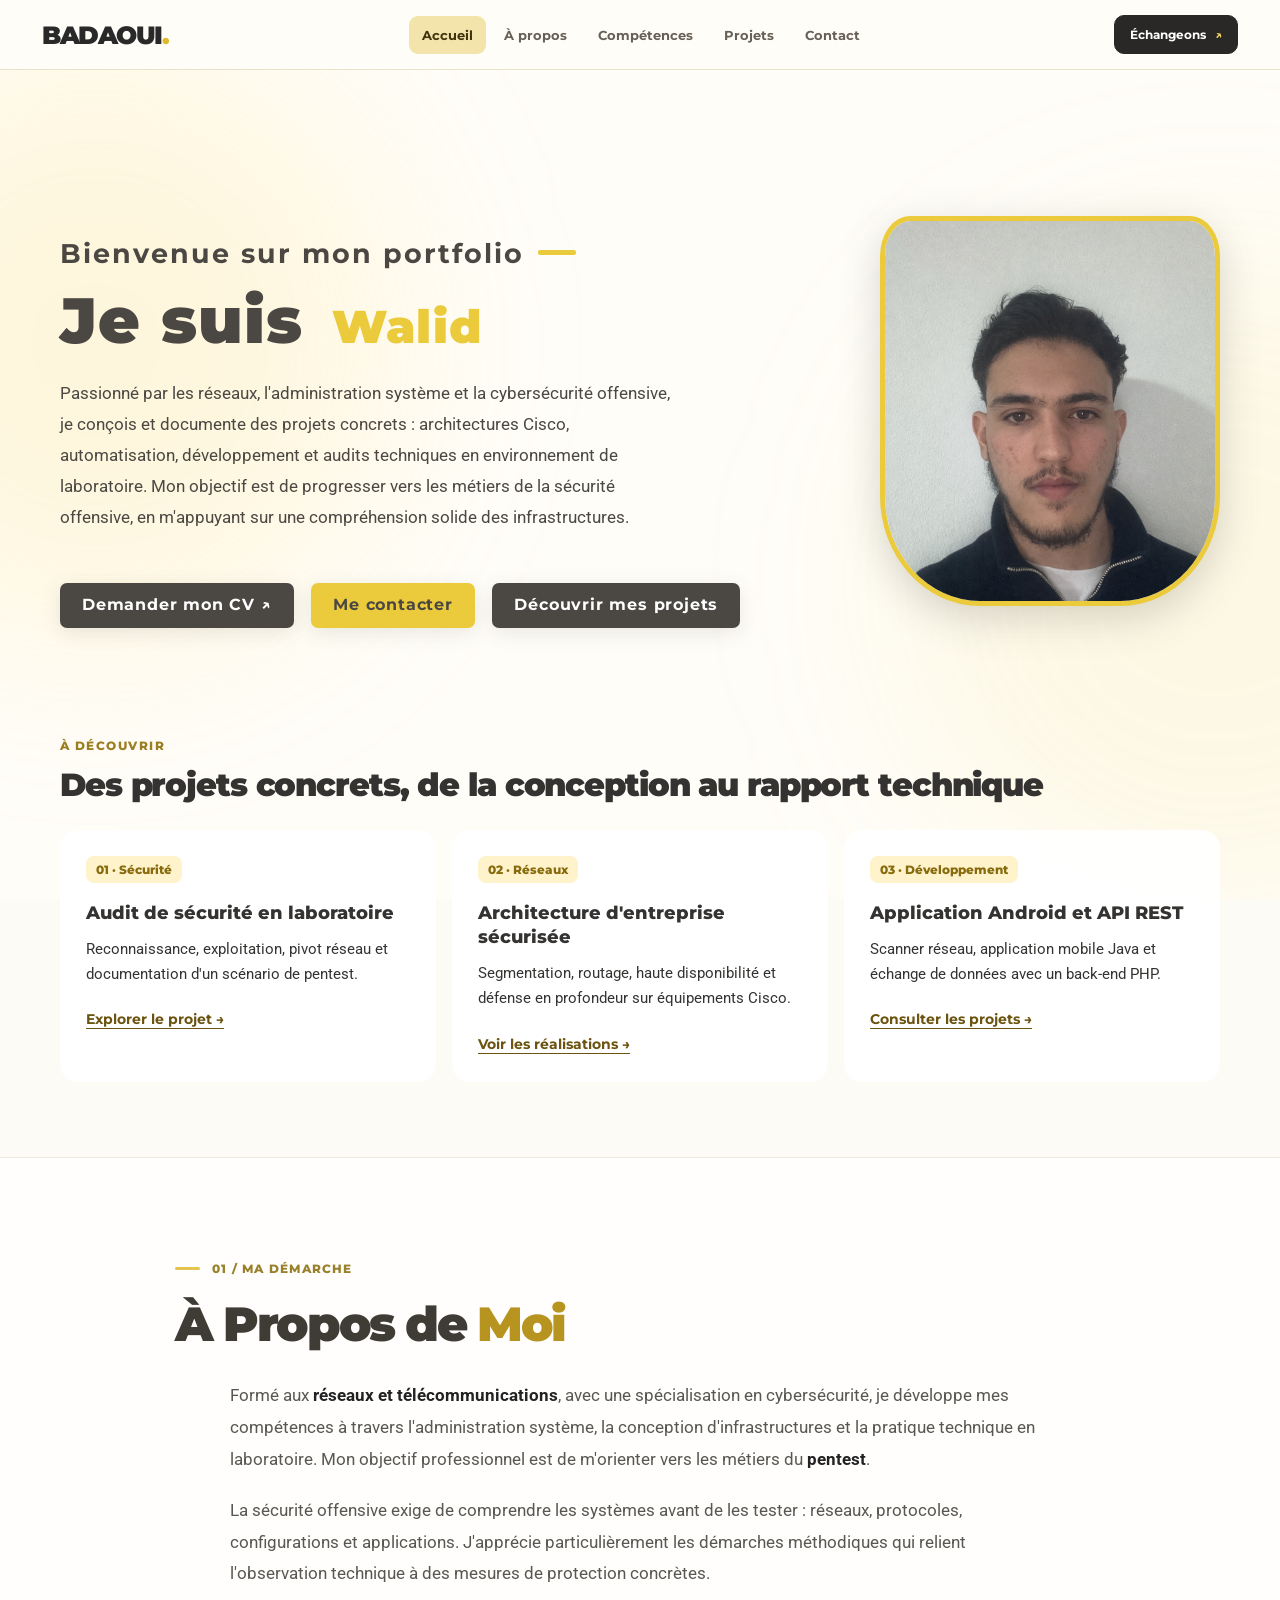
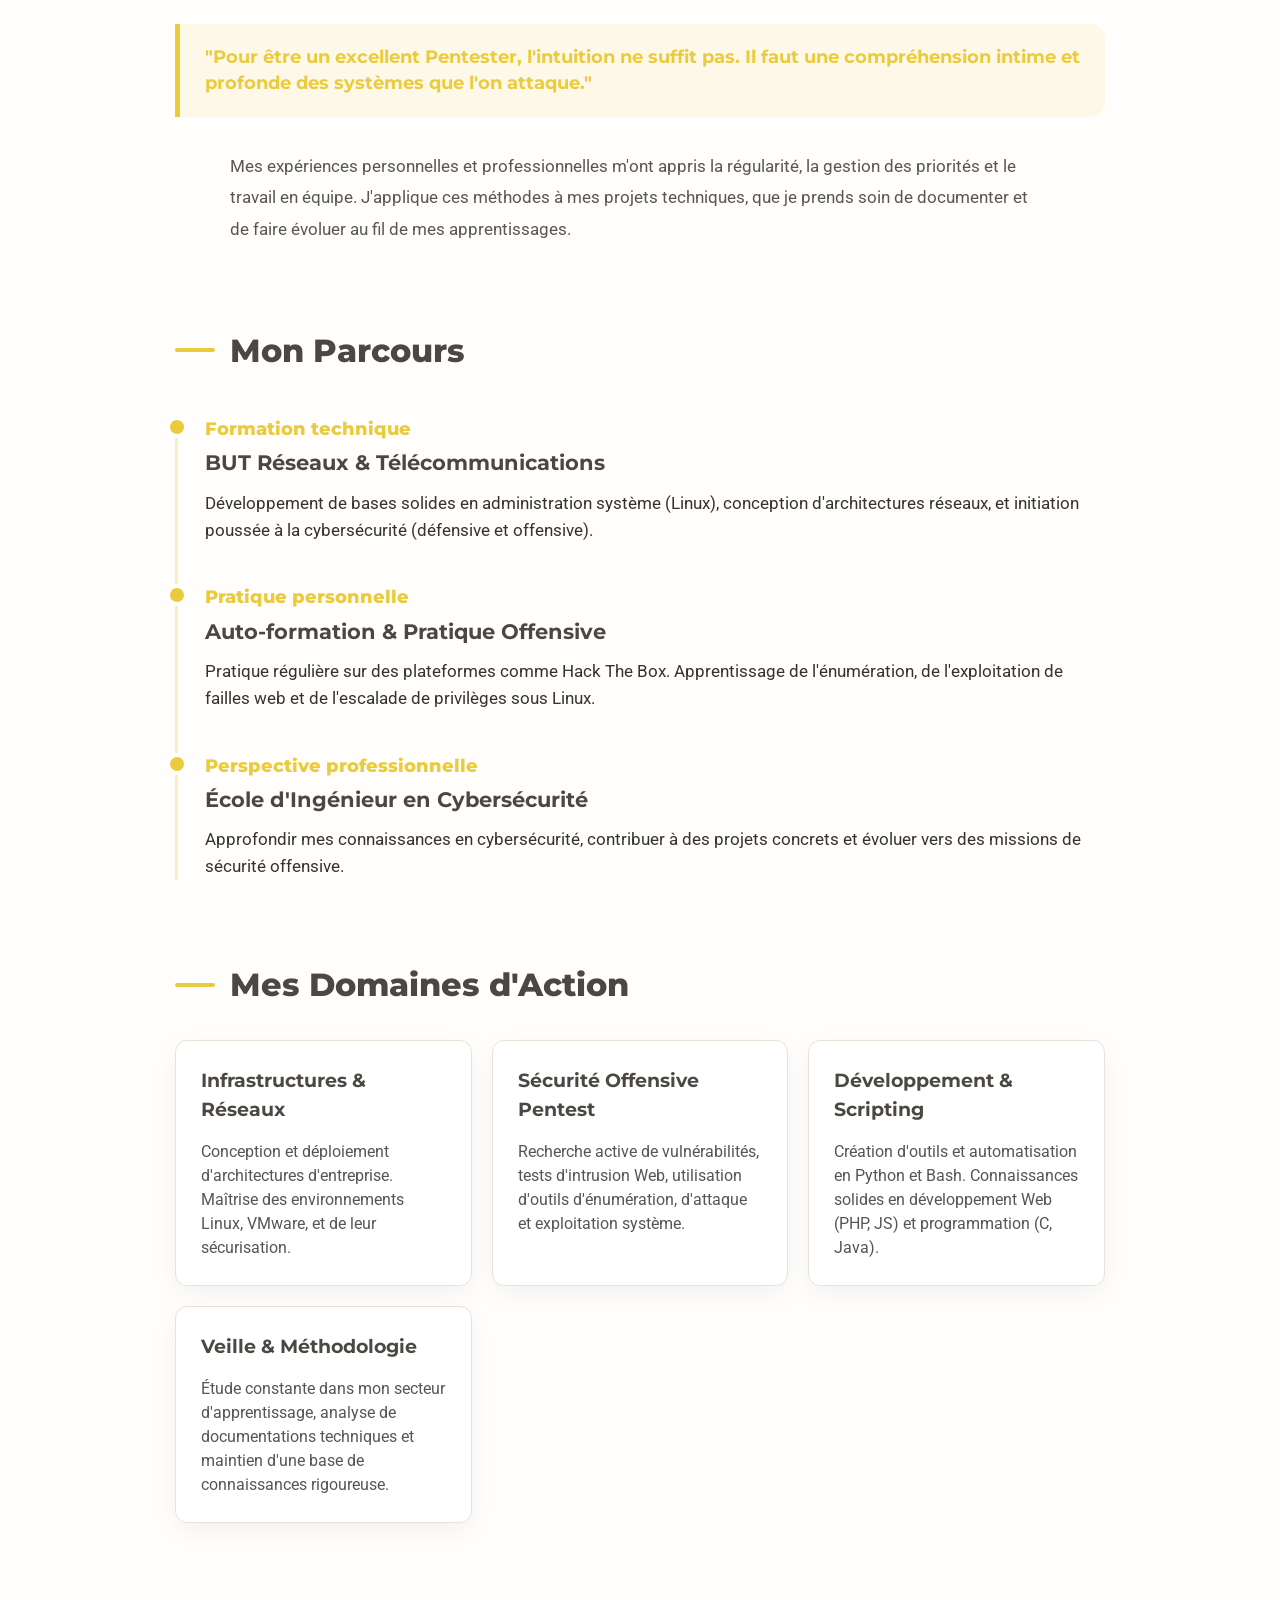
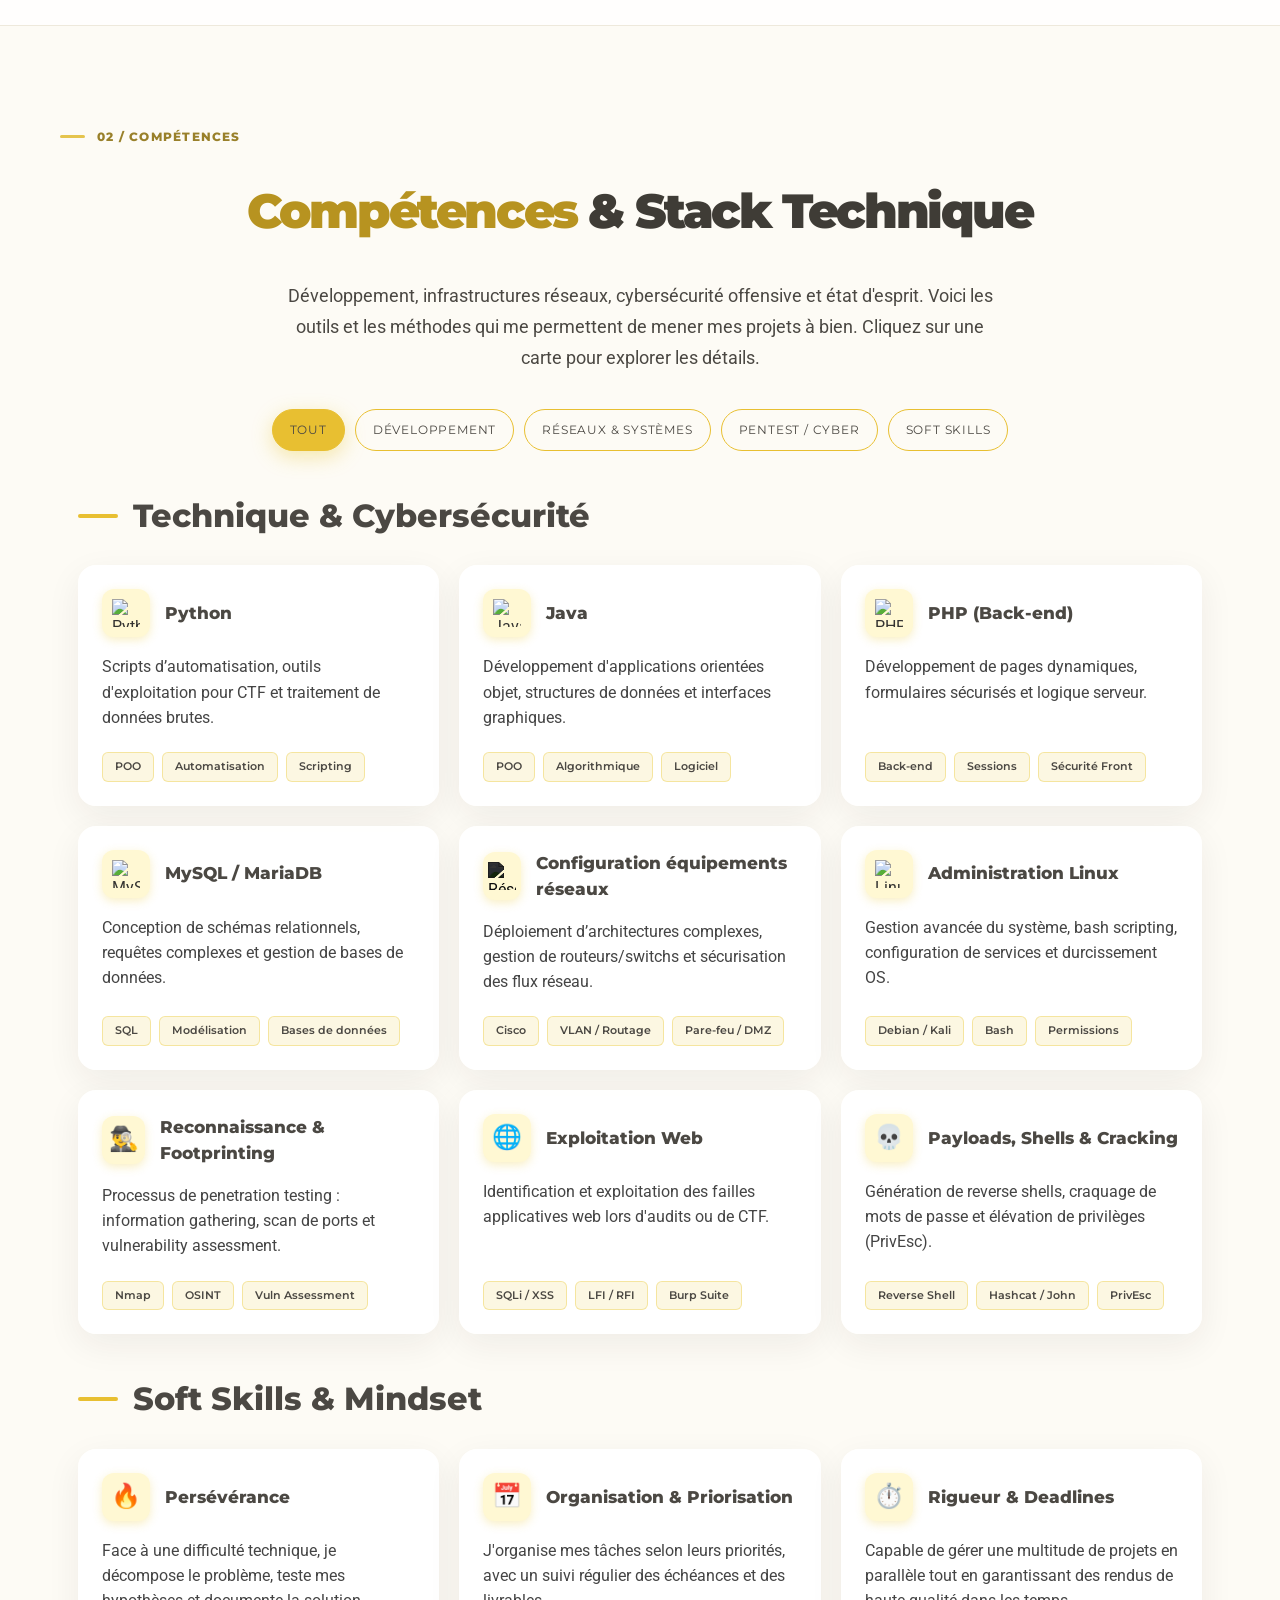
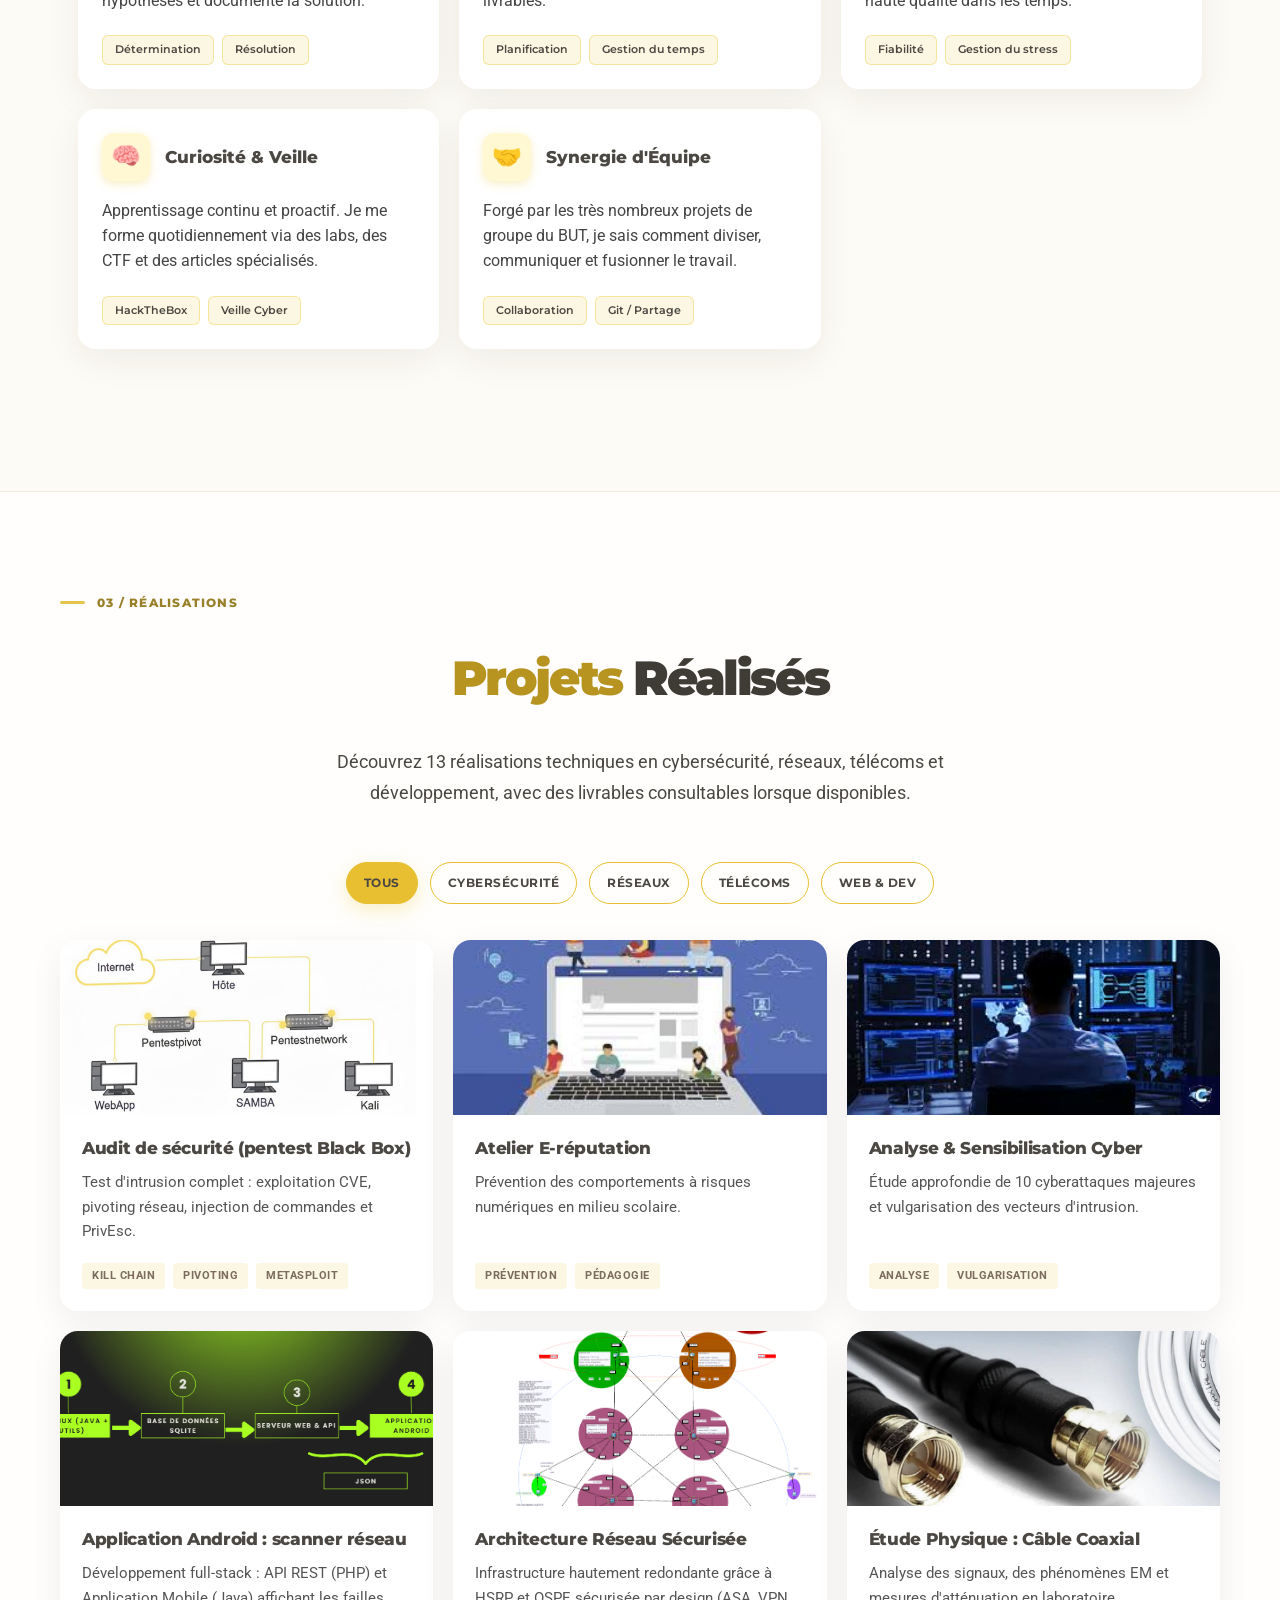
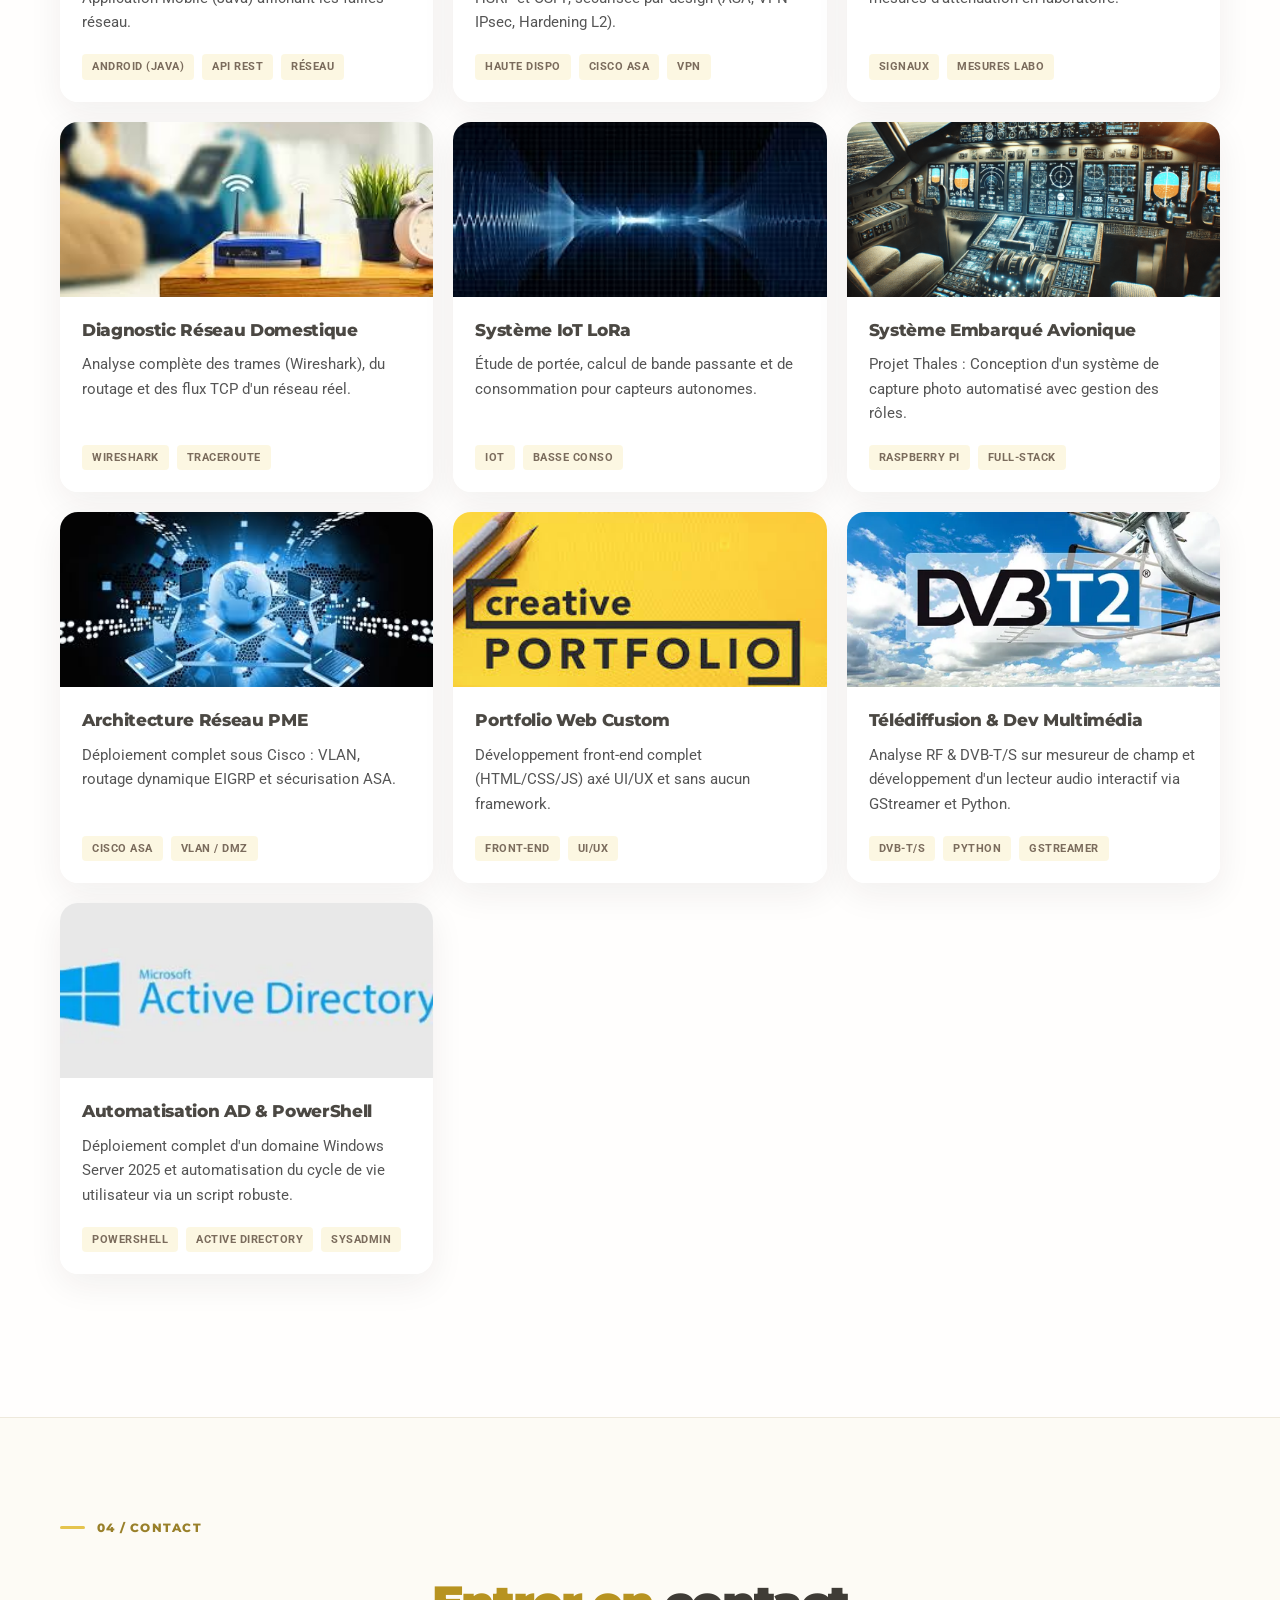
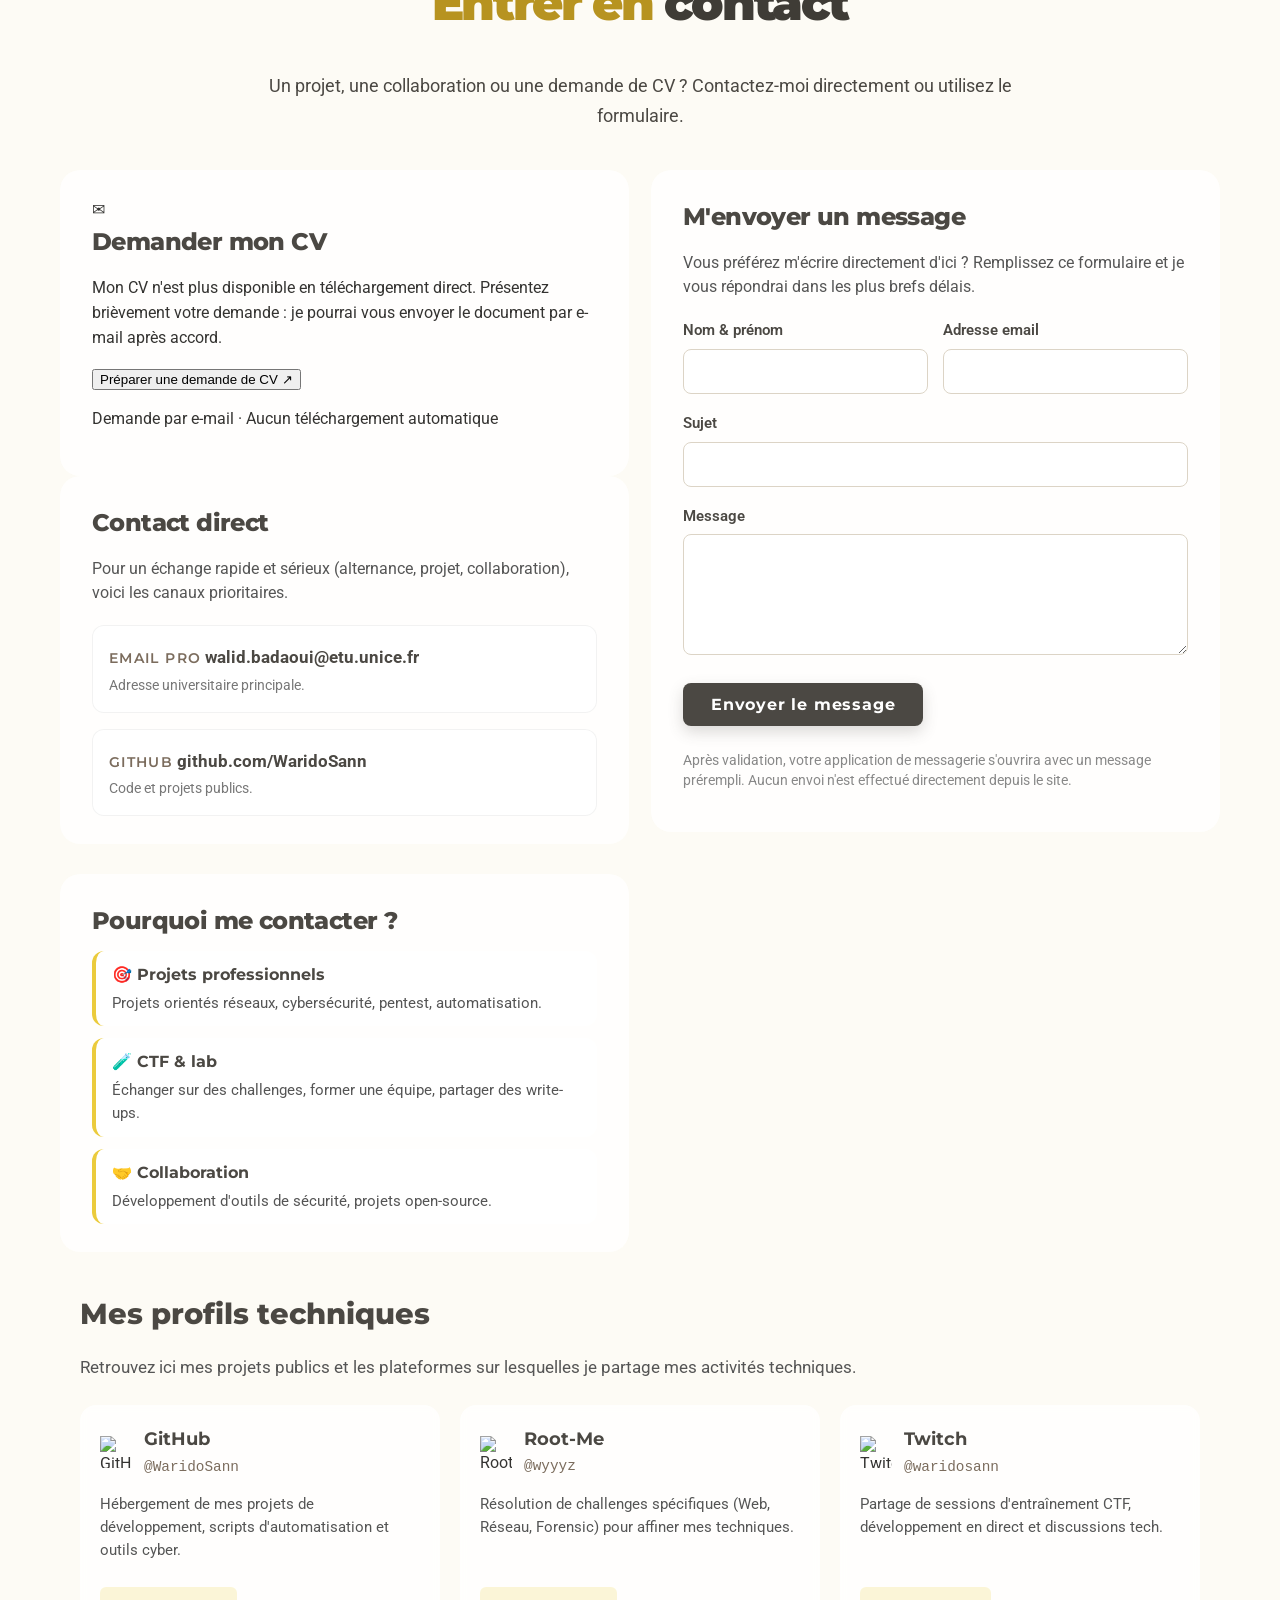
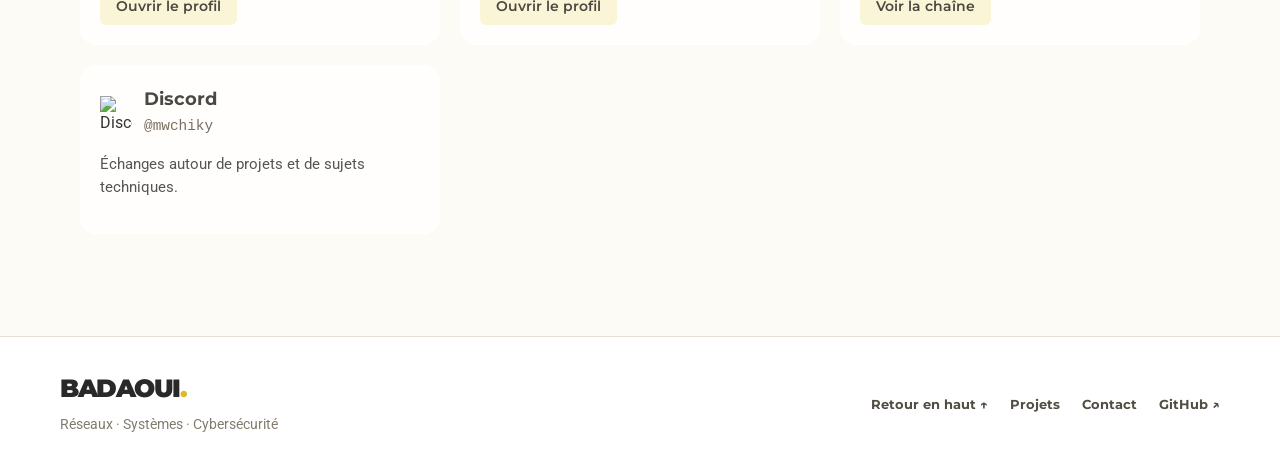
==== index.html @ 1c482825 "feat: remplacer téléchargement du CV par une demande et retirer les exemples du formulaire" ====
<!DOCTYPE html><html lang="fr"><head><meta charset="UTF-8"><meta name="viewport" content="width=device-width,initial-scale=1"><meta name="description" content="Portfolio de Walid Badaoui : réseaux, administration systèmes, cybersécurité, projets techniques et contact."><meta name="theme-color" content="#fdfbf5"><title>Walid Badaoui — Portfolio technique</title><link rel="preconnect" href="https://fonts.googleapis.com"><link rel="preconnect" href="https://fonts.gstatic.com" crossorigin><link href="https://fonts.googleapis.com/css2?family=Montserrat:wght@500;600;700;800;900&family=Roboto:wght@400;500;600;700&display=swap" rel="stylesheet"><link rel="stylesheet" href="onepage.css"><script src="onepage.js" defer></script></head><body><a class="skip-link" href="#accueil">Aller au contenu</a>
<div class="ambient-glow" aria-hidden="true"><span></span><span></span></div>
<header class="site-header" id="top">
  <div class="site-header-inner">
    <a class="brand" href="#accueil" aria-label="Accueil — Portfolio Badaoui">BADAOUI<span>.</span></a>
    <button class="menu-toggle" type="button" aria-expanded="false" aria-controls="site-nav" aria-label="Ouvrir le menu"><span></span><span></span><span></span></button>
    <nav class="site-nav" id="site-nav" aria-label="Navigation principale">
       <a href="#accueil" class="active" aria-current="page">Accueil</a>
       <a href="#apropos">À propos</a>
       <a href="#competences">Compétences</a>
       <a href="#projets">Projets</a>
       <a href="#contact">Contact</a>
    </nav>
    <a class="header-cta" href="mailto:walid.badaoui@etu.unice.fr">Échangeons <span aria-hidden="true">↗</span></a>
  </div>
</header><main id="main-content"><section id="accueil" class="onepage-section onepage-section--accueil" aria-label="Accueil">
<div class="section-shell">

        <section class="hero" aria-labelledby="titre-accueil">
            <div class="intro">
                <p class="salut" id="titre-accueil">Bienvenue sur mon portfolio<span class="salut-underscore"></span></p>

                <h1>
                    <span class="je-suis">Je suis</span>
                    <span class="prenom">Walid</span>
                </h1>

                <p class="desc">
                    Passionné par les réseaux, l'administration système et la cybersécurité offensive, je conçois et documente des projets concrets : architectures Cisco, automatisation, développement et audits techniques en environnement de laboratoire. Mon objectif est de progresser vers les métiers de la sécurité offensive, en m'appuyant sur une compréhension solide des infrastructures.
                </p>

                <nav class="cta" aria-label="Appels à l'action">
                    <a class="btn" href="#contact" id="request-cv-trigger">Demander mon CV ↗</a>
                    <a class="btn alt" href="#contact">Me contacter</a>
                    <a class="btn" href="#projets">Découvrir mes projets</a>
                </nav>
            </div>

            <div class="photo-hero">
                <img src="img/photo.JPG" alt="Photo professionnelle de Walid Badaoui" />
            </div>
        </section>
    
<section class="portfolio-home-highlights" aria-labelledby="portfolio-realisations"><div class="portfolio-section-kicker">À découvrir</div><h2 id="portfolio-realisations">Des projets concrets, de la conception au rapport technique</h2><div class="portfolio-highlight-grid"><article class="portfolio-highlight-card"><span class="portfolio-card-number">01 · Sécurité</span><h3>Audit de sécurité en laboratoire</h3><p>Reconnaissance, exploitation, pivot réseau et documentation d'un scénario de pentest.</p><a href="#projets">Explorer le projet →</a></article><article class="portfolio-highlight-card"><span class="portfolio-card-number">02 · Réseaux</span><h3>Architecture d'entreprise sécurisée</h3><p>Segmentation, routage, haute disponibilité et défense en profondeur sur équipements Cisco.</p><a href="#projets">Voir les réalisations →</a></article><article class="portfolio-highlight-card"><span class="portfolio-card-number">03 · Développement</span><h3>Application Android et API REST</h3><p>Scanner réseau, application mobile Java et échange de données avec un back-end PHP.</p><a href="#projets">Consulter les projets →</a></article></div></section>
</div>
</section>

<section id="apropos" class="onepage-section onepage-section--apropos" aria-label="À propos">
<div class="section-shell"><div class="section-kicker"><span class="kicker-line"></span>01 / Ma démarche</div>

        <h2 class="page-title">À Propos de <span>Moi</span></h2>

        <p class="editorial-text">
            Formé aux <strong>réseaux et télécommunications</strong>, avec une spécialisation en cybersécurité, je développe mes compétences à travers l'administration système, la conception d'infrastructures et la pratique technique en laboratoire. Mon objectif professionnel est de m'orienter vers les métiers du <strong>pentest</strong>.
        </p>
        <p class="editorial-text">
            La sécurité offensive exige de comprendre les systèmes avant de les tester : réseaux, protocoles, configurations et applications. J'apprécie particulièrement les démarches méthodiques qui relient l'observation technique à des mesures de protection concrètes.
        </p>

        <div class="highlight-quote">
            "Pour être un excellent Pentester, l'intuition ne suffit pas. Il faut une compréhension intime et profonde des systèmes que l'on attaque."
        </div>

        <p class="editorial-text">
            Mes expériences personnelles et professionnelles m'ont appris la régularité, la gestion des priorités et le travail en équipe. J'applique ces méthodes à mes projets techniques, que je prends soin de documenter et de faire évoluer au fil de mes apprentissages.
        </p>

        <h2 class="section-title">Mon Parcours</h2>
        <div class="timeline">
            <div class="timeline-item">
                <div class="timeline-date">Formation technique</div>
                <div class="timeline-content">
                    <h3>BUT Réseaux & Télécommunications</h3>
                    <p>Développement de bases solides en administration système (Linux), conception d'architectures réseaux, et initiation poussée à la cybersécurité (défensive et offensive).</p>
                </div>
            </div>
            <div class="timeline-item">
                <div class="timeline-date">Pratique personnelle</div>
                <div class="timeline-content">
                    <h3>Auto-formation & Pratique Offensive</h3>
                    <p>Pratique régulière sur des plateformes comme Hack The Box. Apprentissage de l'énumération, de l'exploitation de failles web et de l'escalade de privilèges sous Linux.</p>
                </div>
            </div>
            <div class="timeline-item">
                <div class="timeline-date">Perspective professionnelle</div>
                <div class="timeline-content">
                    <h3>École d'Ingénieur en Cybersécurité</h3>
                    <p>Approfondir mes connaissances en cybersécurité, contribuer à des projets concrets et évoluer vers des missions de sécurité offensive.</p>
                </div>
            </div>
        </div>

        <h2 class="section-title">Mes Domaines d'Action</h2>
        <div class="skills-grid">
            <div class="skill-box">
                <h3>Infrastructures & Réseaux</h3>
                <p>Conception et déploiement d'architectures d'entreprise. Maîtrise des environnements Linux, VMware, et de leur sécurisation.</p>
            </div>
            <div class="skill-box">
                <h3>Sécurité Offensive Pentest</h3>
                <p>Recherche active de vulnérabilités, tests d'intrusion Web, utilisation d'outils d'énumération, d'attaque et exploitation système.</p>
            </div>
            <div class="skill-box">
                <h3>Développement & Scripting</h3>
                <p>Création d'outils et automatisation en Python et Bash. Connaissances solides en développement Web (PHP, JS) et programmation (C, Java).</p>
            </div>
            <div class="skill-box">
                <h3>Veille & Méthodologie</h3>
                <p>Étude constante dans mon secteur d'apprentissage, analyse de documentations techniques et maintien d'une base de connaissances rigoureuse.</p>
            </div>
        </div>

    
</div>
</section>

<section id="competences" class="onepage-section onepage-section--competences" aria-label="Compétences">
<div class="section-shell"><div class="section-kicker"><span class="kicker-line"></span>02 / Compétences</div>


  <section class="skills-hero">
    <h2><span>Compétences</span> & Stack Technique</h2>
    <p>
      Développement, infrastructures réseaux, cybersécurité offensive et état d'esprit. 
      Voici les outils et les méthodes qui me permettent de mener mes projets à bien.
      Cliquez sur une carte pour explorer les détails.
    </p>
  </section>

  <section class="skills-filters" aria-label="Filtres compétences">
    <button class="skill-filter-btn active" data-filter="all">Tout</button>
    <button class="skill-filter-btn" data-filter="dev">Développement</button>
    <button class="skill-filter-btn" data-filter="reseau">Réseaux & Systèmes</button>
    <button class="skill-filter-btn" data-filter="pentest">Pentest / Cyber</button>
    <button class="skill-filter-btn" data-filter="soft">Soft skills</button>
  </section>

  <section class="skills-section">
    <h2 class="skills-section-title">Technique & Cybersécurité</h2>

    <div class="skills-grid" id="skillsGrid">

      <article class="skill-card" data-id="python" data-category="dev pentest" tabindex="0" role="button">
        <div class="skill-card-header">
          <div class="skill-icon-wrap"><img src="https://cdn.jsdelivr.net/gh/devicons/devicon/icons/python/python-original.svg" class="skill-icon" alt="Python"></div>
          <h3 class="skill-title">Python</h3>
        </div>
        <p class="skill-short">Scripts d’automatisation, outils d'exploitation pour CTF et traitement de données brutes.</p>
        <div class="skill-tags"><span class="tag">POO</span><span class="tag">Automatisation</span><span class="tag">Scripting</span></div>
      </article>

      <article class="skill-card" data-id="java" data-category="dev" tabindex="0" role="button">
        <div class="skill-card-header">
          <div class="skill-icon-wrap"><img src="https://cdn.jsdelivr.net/gh/devicons/devicon/icons/java/java-original.svg" class="skill-icon" alt="Java"></div>
          <h3 class="skill-title">Java</h3>
        </div>
        <p class="skill-short">Développement d'applications orientées objet, structures de données et interfaces graphiques.</p>
        <div class="skill-tags"><span class="tag">POO</span><span class="tag">Algorithmique</span><span class="tag">Logiciel</span></div>
      </article>

      <article class="skill-card" data-id="php" data-category="dev" tabindex="0" role="button">
        <div class="skill-card-header">
          <div class="skill-icon-wrap"><img src="https://cdn.jsdelivr.net/gh/devicons/devicon/icons/php/php-original.svg" class="skill-icon" alt="PHP"></div>
          <h3 class="skill-title">PHP (Back-end)</h3>
        </div>
        <p class="skill-short">Développement de pages dynamiques, formulaires sécurisés et logique serveur.</p>
        <div class="skill-tags"><span class="tag">Back-end</span><span class="tag">Sessions</span><span class="tag">Sécurité Front</span></div>
      </article>

      <article class="skill-card" data-id="mysql" data-category="dev" tabindex="0" role="button">
        <div class="skill-card-header">
          <div class="skill-icon-wrap"><img src="https://cdn.jsdelivr.net/gh/devicons/devicon/icons/mysql/mysql-original.svg" class="skill-icon" alt="MySQL"></div>
          <h3 class="skill-title">MySQL / MariaDB</h3>
        </div>
        <p class="skill-short">Conception de schémas relationnels, requêtes complexes et gestion de bases de données.</p>
        <div class="skill-tags"><span class="tag">SQL</span><span class="tag">Modélisation</span><span class="tag">Bases de données</span></div>
      </article>

      <article class="skill-card" data-id="reseaux" data-category="reseau" tabindex="0" role="button">
        <div class="skill-card-header">
          <div class="skill-icon-wrap"><img src="https://cdn.jsdelivr.net/gh/devicons/devicon/icons/networkx/networkx-original.svg" class="skill-icon" alt="Réseaux" style="filter: brightness(0.2);"></div>
          <h3 class="skill-title">Configuration équipements réseaux</h3>
        </div>
        <p class="skill-short">Déploiement d’architectures complexes, gestion de routeurs/switchs et sécurisation des flux réseau.</p>
        <div class="skill-tags"><span class="tag">Cisco</span><span class="tag">VLAN / Routage</span><span class="tag">Pare-feu / DMZ</span></div>
      </article>

      <article class="skill-card" data-id="linux" data-category="reseau pentest" tabindex="0" role="button">
        <div class="skill-card-header">
          <div class="skill-icon-wrap"><img src="https://cdn.jsdelivr.net/gh/devicons/devicon/icons/linux/linux-original.svg" class="skill-icon" alt="Linux"></div>
          <h3 class="skill-title">Administration Linux</h3>
        </div>
        <p class="skill-short">Gestion avancée du système, bash scripting, configuration de services et durcissement OS.</p>
        <div class="skill-tags"><span class="tag">Debian / Kali</span><span class="tag">Bash</span><span class="tag">Permissions</span></div>
      </article>

      <article class="skill-card" data-id="recon" data-category="pentest" tabindex="0" role="button">
        <div class="skill-card-header">
          <div class="skill-icon-wrap pentest-icon">🕵️‍♂️</div>
          <h3 class="skill-title">Reconnaissance & Footprinting</h3>
        </div>
        <p class="skill-short">Processus de penetration testing : information gathering, scan de ports et vulnerability assessment.</p>
        <div class="skill-tags"><span class="tag">Nmap</span><span class="tag">OSINT</span><span class="tag">Vuln Assessment</span></div>
      </article>

      <article class="skill-card" data-id="webpentest" data-category="pentest" tabindex="0" role="button">
        <div class="skill-card-header">
          <div class="skill-icon-wrap pentest-icon">🌐</div>
          <h3 class="skill-title">Exploitation Web</h3>
        </div>
        <p class="skill-short">Identification et exploitation des failles applicatives web lors d'audits ou de CTF.</p>
        <div class="skill-tags"><span class="tag">SQLi / XSS</span><span class="tag">LFI / RFI</span><span class="tag">Burp Suite</span></div>
      </article>

      <article class="skill-card" data-id="shells" data-category="pentest" tabindex="0" role="button">
        <div class="skill-card-header">
          <div class="skill-icon-wrap pentest-icon">💀</div>
          <h3 class="skill-title">Payloads, Shells & Cracking</h3>
        </div>
        <p class="skill-short">Génération de reverse shells, craquage de mots de passe et élévation de privilèges (PrivEsc).</p>
        <div class="skill-tags"><span class="tag">Reverse Shell</span><span class="tag">Hashcat / John</span><span class="tag">PrivEsc</span></div>
      </article>

    </div>
  </section>

  <section class="skills-section soft-section">
    <h2 class="skills-section-title">Soft Skills & Mindset</h2>

    <div class="skills-grid soft-grid">

      <article class="skill-card soft-card" data-id="perseverance" data-category="soft" tabindex="0" role="button">
        <div class="skill-card-header">
          <div class="skill-icon-wrap"><div style="font-size:24px">🔥</div></div>
          <h3 class="skill-title">Persévérance</h3>
        </div>
        <p class="skill-short">Face à une difficulté technique, je décompose le problème, teste mes hypothèses et documente la solution.</p>
        <div class="skill-tags"><span class="tag">Détermination</span><span class="tag">Résolution</span></div>
      </article>

      <article class="skill-card soft-card" data-id="organisation" data-category="soft" tabindex="0" role="button">
        <div class="skill-card-header">
          <div class="skill-icon-wrap"><div style="font-size:24px">📅</div></div>
          <h3 class="skill-title">Organisation & Priorisation</h3>
        </div>
        <p class="skill-short">J'organise mes tâches selon leurs priorités, avec un suivi régulier des échéances et des livrables.</p>
        <div class="skill-tags"><span class="tag">Planification</span><span class="tag">Gestion du temps</span></div>
      </article>

      <article class="skill-card soft-card" data-id="rigueur" data-category="soft" tabindex="0" role="button">
        <div class="skill-card-header">
          <div class="skill-icon-wrap"><div style="font-size:24px">⏱️</div></div>
          <h3 class="skill-title">Rigueur & Deadlines</h3>
        </div>
        <p class="skill-short">Capable de gérer une multitude de projets en parallèle tout en garantissant des rendus de haute qualité dans les temps.</p>
        <div class="skill-tags"><span class="tag">Fiabilité</span><span class="tag">Gestion du stress</span></div>
      </article>

      <article class="skill-card soft-card" data-id="curiosite" data-category="soft" tabindex="0" role="button">
        <div class="skill-card-header">
          <div class="skill-icon-wrap"><div style="font-size:24px">🧠</div></div>
          <h3 class="skill-title">Curiosité & Veille</h3>
        </div>
        <p class="skill-short">Apprentissage continu et proactif. Je me forme quotidiennement via des labs, des CTF et des articles spécialisés.</p>
        <div class="skill-tags"><span class="tag">HackTheBox</span><span class="tag">Veille Cyber</span></div>
      </article>

      <article class="skill-card soft-card" data-id="equipe" data-category="soft" tabindex="0" role="button">
        <div class="skill-card-header">
          <div class="skill-icon-wrap"><div style="font-size:24px">🤝</div></div>
          <h3 class="skill-title">Synergie d'Équipe</h3>
        </div>
        <p class="skill-short">Forgé par les très nombreux projets de groupe du BUT, je sais comment diviser, communiquer et fusionner le travail.</p>
        <div class="skill-tags"><span class="tag">Collaboration</span><span class="tag">Git / Partage</span></div>
      </article>

    </div>
  </section>


</div><div id="skillsModalOverlay" class="modal-overlay" aria-hidden="true"></div>
<div id="skillsModal" class="modal-box" role="dialog" aria-modal="true" aria-hidden="true" aria-labelledby="modalSkillTitle">
  <button id="closeSkillsModal" class="modal-close" aria-label="Fermer">&times;</button>
  <div class="modal-inner">
    <h2 id="modalSkillTitle"></h2>
    <div id="modalSkillTags" class="modal-tags"></div>
    <div id="modalSkillContent" class="modal-scroll"></div>
  </div>
</div>


</section>

<section id="projets" class="onepage-section onepage-section--projets" aria-label="Projets">
<div class="section-shell"><div class="section-kicker"><span class="kicker-line"></span>03 / Réalisations</div>

  <section class="projets-header">
    <h2><span class="highlight">Projets</span> Réalisés</h2>
    <p>Découvrez 13 réalisations techniques en cybersécurité, réseaux, télécoms et développement, avec des livrables consultables lorsque disponibles.</p>
  </section>

  <div class="filters" role="toolbar" aria-label="Filtres projets">
    <button class="filter-btn active" data-filter="all">Tous</button>
    <button class="filter-btn" data-filter="cyber">Cybersécurité</button>
    <button class="filter-btn" data-filter="reseau">Réseaux</button>
    <button class="filter-btn" data-filter="telecom">Télécoms</button>
    <button class="filter-btn" data-filter="web">Web & Dev</button>
  </div>

  <section class="projects-grid" aria-live="polite">

    <div class="project-card" data-id="p11" data-category="cyber" tabindex="0" role="button">
      <img src="SAE34/sae34_image.png" class="project-image" alt="Audit de Sécurité Pentest" style="background-color: #1a1a1a;">
      <div class="project-content">
        <h2>Audit de sécurité (pentest Black Box)</h2>
        <p class="project-mini">Test d'intrusion complet : exploitation CVE, pivoting réseau, injection de commandes et PrivEsc.</p>
        <div class="project-tags-preview">
            <span>Kill Chain</span><span>Pivoting</span><span>Metasploit</span>
        </div>
      </div>
    </div>

    <div class="project-card" data-id="p5" data-category="cyber" tabindex="0" role="button">
      <img src="SAE14/photo_SAE14.jpeg" class="project-image" alt="E-réputation">
      <div class="project-content">
        <h2>Atelier E-réputation</h2>
        <p class="project-mini">Prévention des comportements à risques numériques en milieu scolaire.</p>
        <div class="project-tags-preview">
            <span>Prévention</span><span>Pédagogie</span>
        </div>
      </div>
    </div>

    <div class="project-card" data-id="p1" data-category="cyber" tabindex="0" role="button">
      <img src="SAE11/image_SAE11.jpeg" class="project-image" alt="Sensibilisation cybersécurité">
      <div class="project-content">
        <h2>Analyse & Sensibilisation Cyber</h2>
        <p class="project-mini">Étude approfondie de 10 cyberattaques majeures et vulgarisation des vecteurs d'intrusion.</p>
        <div class="project-tags-preview">
            <span>Analyse</span><span>Vulgarisation</span>
        </div>
      </div>
    </div>
    
    <div class="project-card" data-id="p9" data-category="web cyber" tabindex="0" role="button">
      <img src="SAE32/sae32_image.png" class="project-image" alt="Application Android Scanner Réseau" style="background-color: #1a1a1a;">
      <div class="project-content">
        <h2>Application Android : scanner réseau</h2>
        <p class="project-mini">Développement full-stack : API REST (PHP) et Application Mobile (Java) affichant les failles réseau.</p>
        <div class="project-tags-preview">
            <span>Android (Java)</span><span>API REST</span><span>Réseau</span>
        </div>
      </div>
    </div>

    <div class="project-card" data-id="p10" data-category="reseau cyber" tabindex="0" role="button">
      <img src="SAE33/topologie_sae33.png" class="project-image" alt="Architecture Réseau Haute Disponibilité" style="background-color: #2c3e50;">
      <div class="project-content">
        <h2>Architecture Réseau Sécurisée</h2>
        <p class="project-mini">Infrastructure hautement redondante grâce à HSRP et OSPF, sécurisée par design (ASA, VPN IPsec, Hardening L2).</p>
        <div class="project-tags-preview">
            <span>Haute Dispo</span><span>Cisco ASA</span><span>VPN</span>
        </div>
      </div>
    </div>

    <div class="project-card" data-id="p6" data-category="telecom" tabindex="0" role="button">
      <img src="SAE13/cable_projet.jpeg" class="project-image" alt="Câble coaxial">
      <div class="project-content">
        <h2>Étude Physique : Câble Coaxial</h2>
        <p class="project-mini">Analyse des signaux, des phénomènes EM et mesures d'atténuation en laboratoire.</p>
        <div class="project-tags-preview">
            <span>Signaux</span><span>Mesures Labo</span>
        </div>
      </div>
    </div>

    <div class="project-card" data-id="p4" data-category="reseau" tabindex="0" role="button">
      <img src="SAE12/photo_SAE12.jpeg" class="project-image" alt="S’initier aux réseaux">
      <div class="project-content">
        <h2>Diagnostic Réseau Domestique</h2>
        <p class="project-mini">Analyse complète des trames (Wireshark), du routage et des flux TCP d'un réseau réel.</p>
        <div class="project-tags-preview">
            <span>Wireshark</span><span>Traceroute</span>
        </div>
      </div>
    </div>

    <div class="project-card" data-id="p8" data-category="telecom" tabindex="0" role="button">
      <img src="SAE22/sae22image.jpeg" class="project-image" alt="Télésurveillance LoRa">
      <div class="project-content">
        <h2>Système IoT LoRa</h2>
        <p class="project-mini">Étude de portée, calcul de bande passante et de consommation pour capteurs autonomes.</p>
        <div class="project-tags-preview">
            <span>IoT</span><span>Basse conso</span>
        </div>
      </div>
    </div>

    <div class="project-card" data-id="p2" data-category="web telecom" tabindex="0" role="button">
      <img src="SAE15/photo_SAE15.webp" class="project-image" alt="Système photo avionique">
      <div class="project-content">
        <h2>Système Embarqué Avionique</h2>
        <p class="project-mini">Projet Thales : Conception d'un système de capture photo automatisé avec gestion des rôles.</p>
        <div class="project-tags-preview">
            <span>Raspberry Pi</span><span>Full-Stack</span>
        </div>
      </div>
    </div>

    <div class="project-card" data-id="p7" data-category="reseau cyber" tabindex="0" role="button">
      <img src="SAE21/sae21image.jpg" class="project-image" alt="Réseau PME">
      <div class="project-content">
        <h2>Architecture Réseau PME</h2>
        <p class="project-mini">Déploiement complet sous Cisco : VLAN, routage dynamique EIGRP et sécurisation ASA.</p>
        <div class="project-tags-preview">
            <span>Cisco ASA</span><span>VLAN / DMZ</span>
        </div>
      </div>
    </div>

    <div class="project-card" data-id="p3" data-category="web" tabindex="0" role="button">
      <img src="SAE25/portfolio_image.jpg" class="project-image" alt="Portfolio">
      <div class="project-content">
        <h2>Portfolio Web Custom</h2>
        <p class="project-mini">Développement front-end complet (HTML/CSS/JS) axé UI/UX et sans aucun framework.</p>
        <div class="project-tags-preview">
            <span>Front-end</span><span>UI/UX</span>
        </div>
      </div>
    </div>

    <div class="project-card" data-id="p12" data-category="telecom web" tabindex="0" role="button">
      <img src="SAE31/dvb-t2.webp" class="project-image" alt="Télédiffusion et Multimédia" style="background-color: #1a252c;">
      <div class="project-content">
        <h2>Télédiffusion & Dev Multimédia</h2>
        <p class="project-mini">Analyse RF & DVB-T/S sur mesureur de champ et développement d'un lecteur audio interactif via GStreamer et Python.</p>
        <div class="project-tags-preview">
            <span>DVB-T/S</span><span>Python</span><span>GStreamer</span>
        </div>
      </div>
    </div>

    <div class="project-card" data-id="p13" data-category="reseau dev" tabindex="0" role="button">
      <img src="R405/ad.webp" class="project-image" alt="Automatisation Active Directory PowerShell" style="background-color: #012456;">
      <div class="project-content">
        <h2>Automatisation AD & PowerShell</h2>
        <p class="project-mini">Déploiement complet d'un domaine Windows Server 2025 et automatisation du cycle de vie utilisateur via un script robuste.</p>
        <div class="project-tags-preview">
            <span>PowerShell</span><span>Active Directory</span><span>SysAdmin</span>
        </div>
      </div>
    </div>

  </section>

</div><div id="modalOverlay" class="modal-overlay" aria-hidden="true">
  <div id="projectModal" class="modal-box" role="dialog" aria-modal="true" aria-hidden="true" aria-labelledby="modalTitle">
    <div class="modal-header">
        <h2 id="modalTitle" class="modal-title"></h2>
        <button id="closeModal" class="modal-close" aria-label="Fermer">&times;</button>
    </div>
    <div id="modalTags" class="modal-tags"></div>
    <div id="modalContent" class="modal-scroll"></div>
  </div>
</div>



</section>

<section id="contact" class="onepage-section onepage-section--contact" aria-label="Contact">
<div class="section-shell"><div class="section-kicker"><span class="kicker-line"></span>04 / Contact</div>

  <section class="contact-hero">
    
    <h2><span class="highlight">Entrer en</span> contact</h2>
    <p>
      Un projet, une collaboration ou une demande de CV ? Contactez-moi directement ou utilisez le formulaire.
    </p>
  </section>

  <section class="contact-main" aria-labelledby="contact-title">
    <div class="contact-left">
<article class="contact-card cv-request-card" id="cv-request" aria-labelledby="cv-request-title">
  <div class="cv-request-icon" aria-hidden="true">✉</div>
  <h2 id="cv-request-title">Demander mon CV</h2>
  <p>Mon CV n'est plus disponible en téléchargement direct. Présentez brièvement votre demande : je pourrai vous envoyer le document par e-mail après accord.</p>
  <button type="button" class="cv-request-action" id="request-cv-contact">Préparer une demande de CV ↗</button>
  <p class="cv-request-caption">Demande par e-mail · Aucun téléchargement automatique</p>
</article>


      <article class="contact-card contact-direct">
        <h2 id="contact-title">Contact direct</h2>
        <p class="contact-lead">
          Pour un échange rapide et sérieux (alternance, projet, collaboration), voici les
          canaux prioritaires.
        </p>

        <div class="contact-direct-grid">
          <div class="direct-item">
            <span class="direct-label">Email Pro</span>
            <a href="mailto:walid.badaoui@etu.unice.fr" class="direct-value">
              walid.badaoui@etu.unice.fr
            </a>
            <p class="direct-note">Adresse universitaire principale.</p>
          </div>

          <div class="direct-item">
            <span class="direct-label">GitHub</span>
            <a href="https://github.com/WaridoSann" class="direct-value" target="_blank" rel="noopener noreferrer">github.com/WaridoSann</a>
            <p class="direct-note">Code et projets publics.</p>
          </div>
        </div>
      </article>

      <article class="contact-card contact-reasons">
        <h2>Pourquoi me contacter ?</h2>
        <ul class="reason-list" aria-label="Raisons de contact">
          <li>
            <span class="reason-tag">🎯 Projets professionnels</span>
            <p>Projets orientés réseaux, cybersécurité, pentest, automatisation.</p>
          </li>
          <li>
            <span class="reason-tag">🧪 CTF & lab</span>
            <p>Échanger sur des challenges, former une équipe, partager des write-ups.</p>
          </li>
          <li>
            <span class="reason-tag">🤝 Collaboration</span>
            <p>Développement d'outils de sécurité, projets open-source.</p>
          </li>
        </ul>
      </article>
    </div>

    <div class="contact-right">
      <article class="contact-card contact-form-card">
        <h2>M'envoyer un message</h2>
        <p class="contact-lead">
          Vous préférez m'écrire directement d'ici ? Remplissez ce formulaire et je vous répondrai dans les plus brefs délais.
        </p>

        <form class="contact-form" action="mailto:walid.badaoui@etu.unice.fr" method="POST" enctype="text/plain">
          <div class="form-row">
            <div class="form-group">
              <label for="name">Nom & prénom</label>
              <input id="name" name="Nom" type="text" autocomplete="name" required>
            </div>
            <div class="form-group">
              <label for="email">Adresse email</label>
              <input id="email" name="Email" type="email" autocomplete="email" required>
            </div>
          </div>

          <div class="form-row">
            <div class="form-group">
              <label for="subject">Sujet</label>
              <input id="subject" name="Sujet" type="text"  required>
            </div>
          </div>

          <div class="form-row">
            <div class="form-group full">
              <label for="message">Message</label>
              <textarea id="message" name="Message" rows="5"  required></textarea>
            </div>
          </div>

          <div class="form-footer">
            <button type="submit" class="btn-primary">Envoyer le message</button>
            <p class="form-note">
              Après validation, votre application de messagerie s'ouvrira avec un message prérempli. Aucun envoi n'est effectué directement depuis le site.
            </p>
          </div>
        </form>
      </article>
    </div>
  </section>

  <section class="social-section" aria-label="Réseaux et plateformes">
    <h2>Mes profils techniques</h2>
    <p class="social-lead">
      Retrouvez ici mes projets publics et les plateformes sur lesquelles je partage mes activités techniques.
    </p>

    <div class="social-grid">

      <article class="social-card">
        <div class="social-header">
          <img src="https://cdn.jsdelivr.net/gh/simple-icons/simple-icons/icons/github.svg" alt="GitHub">
          <div>
            <h3>GitHub</h3>
            <span class="social-handle">@WaridoSann</span>
          </div>
        </div>
        <p>Hébergement de mes projets de développement, scripts d'automatisation et outils cyber.</p>
        <a href="https://github.com/WaridoSann" target="_blank" class="social-link" rel="noopener noreferrer">Ouvrir le profil</a>
      </article>

      <article class="social-card">
        <div class="social-header">
          <img src="https://cdn.jsdelivr.net/gh/simple-icons/simple-icons/icons/rootme.svg" alt="Root-Me">
          <div>
            <h3>Root-Me</h3>
            <span class="social-handle">@wyyyz</span>
          </div>
        </div>
        <p>Résolution de challenges spécifiques (Web, Réseau, Forensic) pour affiner mes techniques.</p>
        <a href="https://www.root-me.org/wyyyz" target="_blank" class="social-link" rel="noopener noreferrer">Ouvrir le profil</a>
      </article>

      <article class="social-card">
        <div class="social-header">
          <img src="https://cdn.jsdelivr.net/gh/simple-icons/simple-icons/icons/twitch.svg" alt="Twitch">
          <div>
            <h3>Twitch</h3>
            <span class="social-handle">@waridosann</span>
          </div>
        </div>
        <p>Partage de sessions d'entraînement CTF, développement en direct et discussions tech.</p>
        <a href="https://www.twitch.tv/waridosann" target="_blank" class="social-link" rel="noopener noreferrer">Voir la chaîne</a>
      </article>
      <article class="social-card">
        <div class="social-header">
          <img src="https://cdn.jsdelivr.net/gh/simple-icons/simple-icons/icons/discord.svg" alt="Discord">
          <div>
            <h3>Discord</h3>
            <span class="social-handle">@mwchiky</span>
          </div>
        </div>
        <p>Échanges autour de projets et de sujets techniques.</p>
      </article>
    </div>
  </section>

</div>
</section></main><footer class="site-footer"><div class="site-footer-inner"><div><a class="footer-brand" href="#accueil">BADAOUI<span>.</span></a><p>Réseaux · Systèmes · Cybersécurité</p></div><nav aria-label="Navigation secondaire"><a href="#accueil">Retour en haut ↑</a><a href="#projets">Projets</a><a href="#contact">Contact</a><a href="https://github.com/WaridoSann" rel="noopener noreferrer" target="_blank">GitHub ↗</a></nav></div></footer></body></html>
---- onepage.css ----
/* SINGLE PAGE PORTFOLIO — shared components */
:root{--accent:#e8bf31;--bg-main:#fff;--text-main:#4B4843;--text-soft:#7B6C5D;--accent-soft:#fff4b8;--card-bg:rgba(255,255,255,.85);--radius-lg:16px;--card-radius:16px;--shadow-soft:0 6px 24px rgba(0,0,0,.06)}
/* ---- Legacy design styles scoped: accueil ---- */
@scope (.onepage-section--accueil) {

        html, body {
            height: 100%;
            margin: 0;
            padding: 0;
            box-sizing: border-box;
        }
        body {
            font-family: 'Roboto', Verdana, Geneva, Tahoma, sans-serif;
            background-color: #ffffff;
            color: #4B4843;
            min-height: 100vh;
            min-height: 100dvh;
            overflow-x: hidden;
            position: relative;
        }

        /* HEADER */
        header {
            width: 100%;
            box-sizing: border-box;
            display: flex;
            align-items: center;
            gap: 20px;
            padding: 32px 60px 0 60px;
            background: transparent;
            position: relative;
            z-index: 10;
        }

        .logo {
            font-family: 'Montserrat', sans-serif;
            font-weight: 900;
            font-size: 2.2rem;
            color: #4B4843;
            letter-spacing: 2px;
            line-height: 1.1;
        }
        .logo span {
            color: #EBCB3C;
            font-size: 2.4rem;
            font-family: inherit;
        }

        nav.main-nav {
            display: flex;
            gap: 2.5rem;
            flex: 1;
            justify-content: center;
            align-items: center;
        }
        nav.main-nav a {
            color: #4B4843;
            font-size: 1.18rem;
            font-weight: 500;
            text-decoration: none;
            letter-spacing: 1px;
            transition: color .2s;
            font-family: 'Montserrat', sans-serif;
        }
        nav.main-nav a:hover, nav.main-nav a:focus {
            color: #EBCB3C;
            outline: none;
        }
        nav.main-nav a:focus-visible {
            outline: 2px solid #EBCB3C;
            outline-offset: 2px;
        }
        nav.main-nav a.active-nav { color: #EBCB3C; font-weight:800; }

        .socials {
            display: flex;
            gap: 1rem;
            align-items: center;
        }
        .socials a:focus-visible img {
            outline: 2px solid #EBCB3C;
            outline-offset: 2px;
        }
        .socials img {
            width: 24px;
            height: 24px;
            display: block;
            filter: grayscale(40%);
            opacity: 0.85;
            transition: filter 0.2s, opacity 0.2s, transform 0.2s;
        }
        .socials a:hover img,
        .socials a:focus img {
            filter: none;
            opacity: 1;
            transform: scale(1.12);
        }

        /* FOND FLUIDE JAUNE ET BLANC */
        .shapes {
            position: fixed;
            z-index: 0;
            width: 100vw; height: 100vh;
            top: 0; left: 0;
            pointer-events: none;
            overflow: hidden;
            background: #ffffff;
        }
        .blob1 {
            position: absolute;
            left: -10vw; top: -10vh;
            width: 50vw; height: 50vw;
            background: rgba(235, 203, 60, 0.3);
            border-radius: 50%;
            filter: blur(120px);
        }
        .blob2 {
            position: absolute;
            right: -10vw; bottom: -10vh;
            width: 60vw; height: 60vw;
            background: rgba(235, 203, 60, 0.2);
            border-radius: 50%;
            filter: blur(140px);
        }
        .blob3 {
            position: absolute;
            left: 30vw; top: 40vh;
            width: 40vw; height: 40vw;
            background: rgba(237, 230, 219, 0.4);
            border-radius: 50%;
            filter: blur(100px);
        }

        /* MAIN */
        main {
            position: relative;
            z-index: 1;
            min-height: 100vh;
            display: flex;
            align-items: flex-start;
            justify-content: flex-start;
        }
        .hero {
            display: flex;
            align-items: center;
            justify-content: space-between;
            width: 100%;
            max-width: 1200px;
            margin: 0 auto;
            padding-top: 10px;
            min-height: calc(100vh - 90px);
            position: relative;
            z-index: 2;
        }

        .intro {
            flex: 1 1 0;
            display: flex;
            flex-direction: column;
            align-items: flex-start;
            margin-left: 40px;
            z-index: 2;
        }
        
        .salut {
            font-size: 1.7rem;
            letter-spacing: 2px;
            color: #4B4843;
            font-family: 'Montserrat', sans-serif;
            margin-bottom: 10px;
            margin-top: 40px;
            font-weight: 700;
            position: relative;
        }
        .salut-underscore {
            display: inline-block;
            width: 38px;
            height: 5px;
            background: #EBCB3C;
            border-radius: 2px;
            margin-left: 14px;
            margin-bottom: 8px;
        }
        h1 {
            font-size: 2.9rem;
            margin: 0 0 12px 0;
            font-family: 'Montserrat', sans-serif;
            font-weight: 900;
            letter-spacing: 1px;
            line-height: 1.1;
        }
        .je-suis {
            color: #4B4843;
            font-weight: 900;
            margin-right: 9px;
        }
        .prenom {
            color: #EBCB3C;
            font-weight: 900;
            font-family: 'Montserrat', sans-serif;
            letter-spacing: 1.5px;
            font-size: 2.9rem;
        }
        
        /* STYLE DU TEXTE DE PRÉSENTATION */
        .desc {
            font-size: 1.15rem;
            color: #4B4843;
            font-family: 'Roboto', sans-serif;
            line-height: 1.6;
            margin-bottom: 32px;
            margin-top: 12px;
            max-width: 540px;
            background: transparent;
            padding: 0;
        }
        .desc strong {
            color: #333;
            font-weight: 500;
        }

        .cta {
            display: flex;
            gap: 1.1rem;
            margin-top: 18px;
            flex-wrap: wrap;
        }
        .btn {
            background: #4B4843;
            color: #fff;
            border: none;
            outline: none;
            padding: 10px 22px;
            font-size: 1rem;
            font-family: 'Montserrat', sans-serif;
            font-weight: 700;
            border-radius: 7px;
            box-shadow: 0 5px 20px rgba(75,72,67,0.12);
            cursor: pointer;
            transition: all 0.2s cubic-bezier(0.25, 0.46, 0.45, 0.94);
            text-decoration: none;
            letter-spacing: 0.8px;
        }
        .btn:focus-visible {
            outline: 2px solid #EBCB3C;
            outline-offset: 2px;
        }
        .btn:hover, .btn:focus {
            background: #EBCB3C;
            color: #4B4843;
            transform: translateY(-2px) scale(1.04);
            box-shadow: 0 12px 32px rgba(75,72,67,0.17);
        }
        .btn.alt {
            background: #EBCB3C;
            color: #4B4843;
        }
        .btn.alt:hover, .btn.alt:focus {
            background: #4B4843;
            color: #fff;
        }
        
        /* PHOTO À DROITE */
        .photo-hero {
            flex: 0 0 380px;
            display: flex;
            justify-content: center;
            align-items: flex-end;
            position: relative;
            z-index: 2;
        }
        .photo-hero img {
            width: 340px;
            height: 380px;
            object-fit: cover;
            border-radius: 30px 30px 100px 100px/40px 40px 110px 110px;
            box-shadow: 0 12px 40px rgba(75,72,67,0.22);
            background: #fff;
            border: 5px solid #EBCB3C;
            transition: transform 0.35s cubic-bezier(.25,.8,.25,1), box-shadow 0.35s;
        }
        .photo-hero img:hover {
            transform: scale(1.05);
            box-shadow: 0 18px 60px 0 rgba(75,72,67,0.28);
        }

        /* RESPONSIVE */
        @media (max-width: 1100px) {
            header { padding: 38px 20px 0 20px; }
            .hero { flex-direction: column; align-items: center; padding-top: 20px; min-height: 0; }
            .intro { margin-left: 0; align-items: center; text-align: center; }
            .desc { max-width: 90vw; }
            .photo-hero { margin-top: 36px; }
        }
        @media (max-width: 700px) {
            header { flex-direction: column; gap: 16px; padding: 20px 10px;}
            nav.main-nav { flex-wrap: wrap; }
            .hero { min-height: 80vh; }
            h1 { font-size: 2.2rem; }
            .socials img { width: 22px; height: 22px; }
            .photo-hero img { width: 220px; height: 240px; }
        }
    
}

/* ---- Legacy design styles scoped: apropos ---- */
@scope (.onepage-section--apropos) {

        /* ===============================
           BASE + THEME COULEURS
        =============================== */
        html, body {
            margin: 0;
            padding: 0;
            background-color: #ffffff; /* Base blanche */
            font-family: "Roboto", sans-serif;
            color: #4B4843;
            overflow-x: hidden;
            min-height: 100vh;
        }

        /* ===============================
           FOND FLUIDE JAUNE ET BLANC (Identique Accueil)
        =============================== */
        .shapes {
            position: fixed;
            z-index: 0;
            width: 100vw; height: 100vh;
            top: 0; left: 0;
            pointer-events: none;
            overflow: hidden;
            background: #ffffff;
        }
        .blob1 {
            position: absolute;
            left: -10vw; top: -10vh;
            width: 50vw; height: 50vw;
            background: rgba(235, 203, 60, 0.25);
            border-radius: 50%;
            filter: blur(120px);
        }
        .blob2 {
            position: absolute;
            right: -10vw; bottom: -10vh;
            width: 60vw; height: 60vw;
            background: rgba(235, 203, 60, 0.15);
            border-radius: 50%;
            filter: blur(140px);
        }
        .blob3 {
            position: absolute;
            left: 30vw; top: 40vh;
            width: 40vw; height: 40vw;
            background: rgba(237, 230, 219, 0.35);
            border-radius: 50%;
            filter: blur(100px);
        }

        /* ===============================
           HEADER (Identique Accueil)
        =============================== */
        header {
            width: 100%;
            box-sizing: border-box;
            padding: 32px 60px 0 60px;
            display: flex;
            align-items: center;
            gap: 20px;
            position: relative;
            z-index: 50;
            background: transparent;
        }
        .logo {
            font-family: 'Montserrat', sans-serif;
            font-weight: 900;
            font-size: 2.2rem;
            letter-spacing: 2px;
            color: #4B4843;
            line-height: 1.1;
        }
        .logo span { color: #EBCB3C; font-size: 2.4rem; font-family: inherit; }

        nav.main-nav {
            display: flex;
            gap: 2.5rem;
            flex: 1;
            justify-content: center;
            align-items: center;
        }
        nav.main-nav a {
            text-decoration: none;
            font-family: 'Montserrat', sans-serif;
            font-size: 1.18rem;
            font-weight: 500;
            letter-spacing: 1px;
            color: #4B4843;
            transition: color 0.2s;
        }
        nav.main-nav a:hover, nav.main-nav a:focus { color: #EBCB3C; outline: none; }
        nav.main-nav a.active-nav { color: #EBCB3C; font-weight: 800; }

        .socials {
            display: flex;
            gap: 1rem;
            align-items: center;
        }
        .socials img {
            width: 24px;
            height: 24px;
            display: block;
            filter: grayscale(40%);
            opacity: 0.85;
            transition: transform .2s, filter .2s, opacity .2s;
        }
        .socials a:hover img, .socials a:focus img {
            opacity: 1;
            filter: none;
            transform: scale(1.12);
        }

        /* ===============================
           MAIN WRAPPER & TYPOGRAPHIE
        =============================== */
        main {
            position: relative;
            z-index: 10;
            max-width: 1000px; /* Plus étroit pour une lecture confortable */
            margin: auto;
            padding: 60px 25px 120px;
        }

        .page-title {
            font-family: 'Montserrat', sans-serif;
            font-size: 3rem;
            font-weight: 900;
            margin-bottom: 40px;
            color: #4B4843;
            text-align: center;
        }
        .page-title span {
            color: #EBCB3C;
        }

        .section-title {
            font-family: 'Montserrat', sans-serif;
            font-size: 2rem;
            font-weight: 800;
            margin-top: 80px;
            margin-bottom: 25px;
            color: #4B4843;
            display: flex;
            align-items: center;
            gap: 15px;
        }
        .section-title::before {
            content: "";
            display: inline-block;
            width: 40px;
            height: 4px;
            background: #EBCB3C;
            border-radius: 2px;
        }

        /* ===============================
           TEXTE DE PRÉSENTATION (ÉDITORIAL)
        =============================== */
        .editorial-text {
            font-size: 1.15rem;
            line-height: 1.7;
            color: #4B4843;
            margin-bottom: 20px;
            background: transparent;
        }
        .editorial-text strong {
            font-weight: 700;
            color: #222;
        }
        .highlight-quote {
            font-family: 'Montserrat', sans-serif;
            font-size: 1.4rem;
            font-weight: 700;
            color: #EBCB3C;
            border-left: 5px solid #EBCB3C;
            padding-left: 20px;
            margin: 40px 0;
            line-height: 1.5;
        }

        /* ===============================
           PARCOURS (Timeline revisitée)
        =============================== */
        .timeline {
            position: relative;
            padding-left: 30px;
            margin-top: 40px;
        }
        .timeline::before {
            content: '';
            position: absolute;
            left: 0;
            top: 5px;
            bottom: 0;
            width: 3px;
            background: rgba(235, 203, 60, 0.3);
            border-radius: 3px;
        }
        .timeline-item {
            position: relative;
            margin-bottom: 40px;
        }
        .timeline-item::before {
            content: '';
            position: absolute;
            left: -35.5px; /* Centré sur la ligne */
            top: 5px;
            width: 14px;
            height: 14px;
            background: #EBCB3C;
            border-radius: 50%;
            box-shadow: 0 0 0 4px #ffffff;
        }
        .timeline-date {
            font-family: 'Montserrat', sans-serif;
            font-weight: 800;
            color: #EBCB3C;
            font-size: 1.1rem;
            margin-bottom: 5px;
        }
        .timeline-content h3 {
            margin: 0 0 10px 0;
            font-family: 'Montserrat', sans-serif;
            font-size: 1.3rem;
            color: #4B4843;
        }
        .timeline-content p {
            margin: 0;
            font-size: 1.05rem;
            line-height: 1.6;
        }

        /* ===============================
           COMPÉTENCES / DOMAINES (Grille simple)
        =============================== */
        .skills-grid {
            display: grid;
            grid-template-columns: repeat(auto-fit, minmax(280px, 1fr));
            gap: 25px;
            margin-top: 30px;
        }
        .skill-box {
            background: rgba(255, 255, 255, 0.6);
            border: 1px solid rgba(235, 203, 60, 0.4);
            border-radius: 12px;
            padding: 25px;
            transition: transform 0.2s, box-shadow 0.2s;
        }
        .skill-box:hover {
            transform: translateY(-5px);
            box-shadow: 0 10px 25px rgba(235, 203, 60, 0.15);
            background: #ffffff;
        }
        .skill-box h3 {
            margin: 0 0 15px 0;
            font-family: 'Montserrat', sans-serif;
            font-size: 1.2rem;
            color: #4B4843;
        }
        .skill-box p {
            margin: 0;
            font-size: 1rem;
            line-height: 1.5;
            color: #555;
        }

        /* RESPONSIVE */
        @media (max-width: 900px) {
            header { padding: 24px 20px 0; flex-direction: column; gap: 15px; }
            nav.main-nav { flex-wrap: wrap; }
            .page-title { font-size: 2.4rem; margin-bottom: 20px;}
        }
    
}

/* ---- Legacy design styles scoped: competences ---- */
@scope (.onepage-section--competences) {

  :root {
    --bg-main: #ffffff;
    --text-main: #4B4843;
    --text-soft: #7B6C5D;
    --accent: #EBCB3C;
    --accent-soft: #fff4b8;
    --card-bg: rgba(255, 255, 255, 0.65);
    --radius-lg: 12px;
    --shadow-soft: 0 4px 18px rgba(0,0,0,0.08);
  }

  *, *::before, *::after { box-sizing: border-box; }

  body {
    margin: 0;
    font-family: 'Roboto', Verdana, sans-serif;
    background: var(--bg-main);
    color: var(--text-main);
    min-height: 100vh;
    overflow-x: hidden;
  }

  /* FOND FLUIDE JAUNE ET BLANC */
  .shapes {
      position: fixed;
      z-index: 0;
      width: 100vw; height: 100vh;
      top: 0; left: 0;
      pointer-events: none;
      overflow: hidden;
      background: #ffffff;
  }
  .blob1 {
      position: absolute;
      left: -10vw; top: -10vh;
      width: 50vw; height: 50vw;
      background: rgba(235, 203, 60, 0.3);
      border-radius: 50%;
      filter: blur(120px);
  }
  .blob2 {
      position: absolute;
      right: -10vw; bottom: -10vh;
      width: 60vw; height: 60vw;
      background: rgba(235, 203, 60, 0.2);
      border-radius: 50%;
      filter: blur(140px);
  }
  .blob3 {
      position: absolute;
      left: 30vw; top: 40vh;
      width: 40vw; height: 40vw;
      background: rgba(237, 230, 219, 0.4);
      border-radius: 50%;
      filter: blur(100px);
  }

  /* HEADER */
  header {
    width: 100%;
    box-sizing: border-box;
    padding: 32px 60px 0 60px;
    display: flex;
    align-items: center;
    gap: 20px;
    position: relative;
    z-index: 10;
    background: transparent;
  }
  .logo {
    font-family: 'Montserrat', sans-serif;
    font-weight: 900;
    font-size: 2.2rem;
    letter-spacing: 2px;
    color: var(--text-main);
  }
  .logo span { color: var(--accent); font-size: 2.4rem; }

  nav {
    display: flex;
    gap: 2.5rem;
    flex: 1;
    justify-content: center;
    align-items: center;
  }
  nav a {
    text-decoration: none;
    font-family: 'Montserrat', sans-serif;
    font-size: 1.18rem;
    font-weight: 500;
    color: var(--text-main);
    transition: color .2s;
    letter-spacing: 1px;
  }
  nav a:hover, nav a:focus { color: var(--accent); outline: none; }
  nav a.active-nav { color: var(--accent); font-weight: 800; }

  .socials { display: flex; gap: 1rem; align-items: center; }
  .socials img { width: 24px; height: 24px; display: block; filter: grayscale(40%); opacity: 0.85; transition: transform .2s, filter .2s; }
  .socials a:hover img { opacity: 1; filter: none; transform: scale(1.12); }

  main { position: relative; z-index: 1; min-height: 100vh; width: 100%; padding: 40px 0 80px; }

  /* HERO */
  .skills-hero { max-width: 900px; margin: 40px auto 10px; text-align: center; padding: 8px 20px; }
  .skills-hero h1 { font-family:'Montserrat',sans-serif; font-weight:900; font-size:3rem; margin:0 0 20px; color: var(--text-main); }
  .skills-hero h1 span { color: var(--accent); }
  .skills-hero p { margin:0 auto; max-width:720px; font-size:1.15rem; color:var(--text-main); line-height: 1.7; }

  /* FILTRES */
  .skills-filters { max-width:960px; margin:40px auto; display:flex; flex-wrap:wrap; justify-content:center; gap:10px; padding:0 16px; }
  .skill-filter-btn { border-radius:999px; border:1.5px solid var(--accent); background:transparent; padding:9px 18px; cursor:pointer; font-family:'Montserrat',sans-serif; font-size:.9rem; letter-spacing:.8px; text-transform:uppercase; color:var(--text-main); transition: all .2s; }
  .skill-filter-btn:hover { background: var(--accent-soft); }
  .skill-filter-btn.active { background: var(--accent); color: var(--text-main); box-shadow: 0 6px 20px rgba(235,203,60,0.4); }

  /* GRILLE */
  .skills-section { max-width:1150px; margin:0 auto 40px; padding:0 18px; }
  .skills-section-title { font-family:'Montserrat',sans-serif; font-weight:800; font-size:2rem; margin-bottom:25px; margin-top: 40px; color:var(--text-main); display: flex; align-items: center; gap: 15px; }
  .skills-section-title::before { content: ""; display: inline-block; width: 40px; height: 4px; background: var(--accent); border-radius: 2px; }
  .skills-grid { display:grid; grid-template-columns: repeat(auto-fit, minmax(300px, 1fr)); gap:25px; }

  /* CARTES */
  .skill-card {
    background: var(--card-bg); border-radius: var(--radius-lg); box-shadow: var(--shadow-soft);
    padding: 25px; position: relative; overflow: hidden; border: 1px solid rgba(235, 203, 60, 0.4);
    display:flex; flex-direction:column; gap:12px; transform: translateY(0); opacity:0;
    animation: cardFadeUp .5s ease-out forwards; cursor: pointer; backdrop-filter: blur(5px); transition: all .25s;
  }
  .skill-card:nth-child(2n) { animation-delay: 0.05s; }
  .skill-card:nth-child(3n) { animation-delay: 0.1s; }
  .skill-card:nth-child(4n) { animation-delay: 0.15s; }

  @keyframes cardFadeUp { from { opacity:0; transform: translateY(15px);} to { opacity:1; transform: translateY(0);} }
  .skill-card:hover { transform: translateY(-5px); box-shadow: 0 12px 28px rgba(235, 203, 60, 0.18); background: #ffffff; border-color: var(--accent); }

  .skill-card-header { display:flex; align-items:center; gap:15px; margin-bottom: 5px; }
  .skill-icon-wrap { width:48px; height:48px; border-radius:12px; background:#fff8d3; display:flex; align-items:center; justify-content:center; box-shadow:0 3px 10px rgba(235,203,60,0.3); }
  .skill-icon { width:28px; height:28px; }
  .skill-title { font-family:'Montserrat',sans-serif; font-size:1.25rem; margin:0; color: var(--text-main); font-weight: 800; }
  .skill-short { margin:0; font-size:1.02rem; color:#444; line-height: 1.55; }
  .skill-tags { display:flex; flex-wrap:wrap; gap:8px; margin-top:auto; padding-top:10px; }
  .tag { display:inline-flex; align-items:center; padding:5px 12px; border-radius:6px; background:rgba(235,203,60,0.15); font-size:.85rem; font-family:'Montserrat',sans-serif; font-weight:600; color: var(--text-main); border: 1px solid rgba(235,203,60,0.4); }
  .pentest-icon { font-size:1.5rem; }

  /* MODALE */
  .modal-overlay { position: fixed; inset: 0; background: rgba(0,0,0,0.6); display:none; justify-content:center; align-items:center; z-index:9998; backdrop-filter: blur(5px); }
  .modal-box { position: fixed; inset: 10vh 50%; transform: translateX(-50%); width: min(750px, 92vw); max-height: 80vh; background:#ffffff; border-radius:16px; border:2px solid var(--accent); box-shadow: 0 20px 60px rgba(0,0,0,0.25); color: var(--text-main); display:none; z-index:9999; }
  .modal-inner { padding: 35px 40px; display:flex; flex-direction:column; height:100%; position: relative; }
  
  /* CORRECTION DU BOUTON FERMER */
  .modal-close { position:absolute; top:15px; right:20px; border:none; background:transparent; color:var(--text-main); font-size:2.5rem; cursor:pointer; font-weight: 500; transition: color .2s; z-index: 10000; padding: 0; width: 40px; height: 40px; display: flex; align-items: center; justify-content: center; }
  .modal-close:hover { color: var(--accent); }
  
  .modal-inner h2 { font-family:'Montserrat',sans-serif; font-size:1.8rem; margin:0 0 20px; color: var(--text-main); font-weight: 900; padding-right: 40px; }
  .modal-tags { display:flex; flex-wrap:wrap; gap:8px; margin-bottom:25px; }
  .modal-tags .tag { background: rgba(235,203,60,0.25); color: var(--text-main); border: 1px solid var(--accent); font-size: 0.9rem; }
  .modal-scroll { flex:1; overflow-y:auto; padding-right:10px; font-size:1.1rem; line-height:1.7; }
  .modal-scroll strong { color: #222; font-weight: 800; }
  
  /* NOUVEAU STYLE : BLOC PROJETS LIÉS */
  .linked-projects { margin-top: 30px; padding: 20px; background: rgba(235, 203, 60, 0.1); border-left: 5px solid var(--accent); border-radius: 0 8px 8px 0; }
  .linked-projects-title { font-family: 'Montserrat', sans-serif; font-weight: 800; color: #222; font-size: 1.15rem; margin-bottom: 12px; display: flex; align-items: center; gap: 8px; }
  .linked-projects ul { margin: 0; padding-left: 20px; }
  .linked-projects li { margin-bottom: 8px; color: #444; }
  .linked-projects a { color: #222; font-weight: 700; text-decoration: underline; text-decoration-color: var(--accent); text-decoration-thickness: 2px; text-underline-offset: 3px; transition: color .2s; }
  .linked-projects a:hover { color: var(--accent); }

  /* RESPONSIVE */
  @media (max-width: 1100px) {
    header { flex-direction: column; gap: 14px; padding: 20px 16px 0; }
    nav { flex-wrap: wrap; gap: 1rem; }
    .skills-hero h1 { font-size: 2.4rem; }
    .skills-grid { grid-template-columns: repeat(auto-fit, minmax(280px, 1fr)); }
  }
  @media (max-width: 700px) {
    .skills-hero { margin-top: 24px; }
    .modal-box { inset: 5vh 2%; transform: none; width: 96vw; max-height: 90vh; }
    .modal-inner { padding: 25px 20px; }
  }
  
}

/* ---- Legacy design styles scoped: projets ---- */
@scope (.onepage-section--projets) {

  :root {
    --bg-main: #ffffff;
    --text-main: #4B4843;
    --text-soft: #7B6C5D;
    --accent: #EBCB3C;
    --accent-soft: #fff4b8;
    --card-bg: rgba(255, 255, 255, 0.85);
    --card-radius: 16px;
    --shadow-soft: 0 6px 24px rgba(0,0,0,0.06);
  }

  *, *::before, *::after { box-sizing: border-box; }
  
  body {
    margin: 0;
    font-family: 'Roboto', sans-serif;
    background: var(--bg-main);
    color: var(--text-main);
    overflow-x: hidden;
    min-height: 100vh;
  }

  /* ===============================
     FOND FLUIDE JAUNE ET BLANC
  =============================== */
  .shapes {
      position: fixed;
      z-index: 0;
      width: 100vw; height: 100vh;
      top: 0; left: 0;
      pointer-events: none;
      overflow: hidden;
      background: #ffffff;
  }
  .blob1 {
      position: absolute;
      left: -10vw; top: -10vh;
      width: 50vw; height: 50vw;
      background: rgba(235, 203, 60, 0.25);
      border-radius: 50%;
      filter: blur(120px);
  }
  .blob2 {
      position: absolute;
      right: -10vw; bottom: -10vh;
      width: 60vw; height: 60vw;
      background: rgba(235, 203, 60, 0.15);
      border-radius: 50%;
      filter: blur(140px);
  }
  .blob3 {
      position: absolute;
      left: 30vw; top: 40vh;
      width: 40vw; height: 40vw;
      background: rgba(237, 230, 219, 0.35);
      border-radius: 50%;
      filter: blur(100px);
  }

  /* ============= HEADER ============= */
  header {
    width: 100%;
    display: flex;
    align-items: center;
    gap: 20px;
    padding: 32px 60px 0;
    position: relative;
    z-index: 10;
  }

  .logo {
    font-family: 'Montserrat', sans-serif;
    font-weight: 900;
    font-size: 2.2rem;
    color: var(--text-main);
    letter-spacing: 2px;
  }
  .logo span { color: var(--accent); font-size: 2.4rem; }

  nav {
    display: flex;
    gap: 2.5rem;
    flex: 1;
    justify-content: center;
    align-items: center;
  }
  nav a {
    font-family: 'Montserrat', sans-serif;
    text-decoration: none;
    color: var(--text-main);
    font-size: 1.18rem;
    font-weight: 500;
    letter-spacing: 1px;
    transition: color .2s;
  }
  nav a:hover, nav a:focus { color: var(--accent); outline: none; }
  nav a.active-nav { color: var(--accent); font-weight: 800; }

  .socials {
    display: flex;
    gap: 1rem;
    align-items: center;
  }
  .socials a img {
    width: 24px;
    height: 24px;
    display: block;
    filter: grayscale(40%);
    opacity: 0.85;
    transition: filter .18s, opacity .18s, transform .18s;
  }
  .socials a:hover img,
  .socials a:focus img {
    filter: none;
    opacity: 1;
    transform: scale(1.12);
  }

  /* PAGE TITLE */
  main { position: relative; z-index: 1; }
  .projets-header {
    text-align: center;
    margin-top: 60px;
  }
  .projets-header h1 {
    font-family: 'Montserrat', sans-serif;
    font-size: 3rem;
    font-weight: 900;
    margin: 0;
    color: var(--text-main);
  }
  .projets-header p { 
      margin-top: 15px; 
      color: var(--text-main); 
      font-size: 1.15rem; 
  }
  .highlight { color: var(--accent); }

  /* FILTERS */
  .filters {
    display: flex;
    justify-content: center;
    gap: 12px;
    margin: 40px auto 50px;
    flex-wrap: wrap;
  }
  .filter-btn {
    padding: 10px 24px;
    border-radius: 999px;
    border: 1.5px solid var(--accent);
    background: transparent;
    font-family: 'Montserrat', sans-serif;
    font-size: 0.95rem;
    text-transform: uppercase;
    letter-spacing: 0.5px;
    cursor: pointer;
    font-weight: 700;
    color: var(--text-main);
    transition: all .2s;
  }
  .filter-btn.active, .filter-btn:hover {
    background: var(--accent);
    color: var(--text-main);
    box-shadow: 0 6px 20px rgba(235,203,60,0.3);
  }

  /* GRID */
  .projects-grid {
    display: grid;
    grid-template-columns: repeat(auto-fit, minmax(320px, 1fr));
    gap: 35px;
    padding: 0 40px 80px;
    max-width: 1200px;
    margin: 0 auto 120px;
  }

  /* CARD */
  .project-card {
    background: var(--card-bg);
    border-radius: var(--card-radius);
    box-shadow: var(--shadow-soft);
    border: 1px solid rgba(235, 203, 60, 0.4);
    overflow: hidden;
    cursor: pointer;
    transition: transform .25s, box-shadow .25s, border-color .25s;
    display: flex;
    flex-direction: column;
    position: relative;
    min-height: 280px;
    backdrop-filter: blur(5px);
  }

  .project-card:hover {
    transform: translateY(-8px);
    box-shadow: 0 15px 35px rgba(235, 203, 60, 0.15);
    border-color: var(--accent);
    background: #ffffff;
  }

  .project-image {
    width: 100%;
    height: 190px;
    object-fit: cover;
    display: block;
    margin: 0;
    background-color: #f0f0f0; 
  }

  .project-content {
    padding: 24px;
    display: flex;
    flex-direction: column;
    gap: 10px;
    flex: 1;
  }
  
  .project-content h2 {
      margin: 0;
      font-family: 'Montserrat', sans-serif;
      font-size: 1.3rem;
      font-weight: 800;
      color: var(--text-main);
  }

  .project-mini {
    font-size: 1.05rem;
    color: #555;
    margin: 0;
    line-height: 1.5;
  }

  .project-tags-preview {
      display: flex;
      gap: 8px;
      margin-top: auto;
      padding-top: 10px;
      flex-wrap: wrap;
  }
  
  .project-tags-preview span {
      font-size: 0.75rem;
      font-weight: 700;
      text-transform: uppercase;
      letter-spacing: 0.5px;
      color: var(--text-soft);
      background: rgba(235, 203, 60, 0.15);
      padding: 4px 10px;
      border-radius: 4px;
  }

  /* MODAL REFONDUE */
  .modal-overlay {
    position: fixed; top: 0; left: 0; width: 100%; height: 100%;
    background: rgba(0,0,0,.7);
    backdrop-filter: blur(6px);
    display: none;
    justify-content: center;
    align-items: center;
    z-index: 2000;
  }
  
  .modal-box {
    width: 90%; max-width: 850px; max-height: 88vh;
    background: #ffffff; 
    border: 2px solid var(--accent);
    box-shadow: 0 25px 50px rgba(0,0,0,0.25);
    padding: 40px; 
    border-radius: 16px; 
    color: var(--text-main);
    display: none; 
    position: fixed;
    top: 50%; left: 50%; transform: translate(-50%,-50%); 
    overflow: hidden; 
    z-index: 3001;
    display: flex;
    flex-direction: column;
  }
  
  .modal-header {
      margin-bottom: 20px;
      padding-right: 30px; /* Espace pour la croix */
  }
  
  .modal-close { 
      position: absolute; 
      right: 20px; 
      top: 20px; 
      font-size: 2.5rem; 
      cursor: pointer; 
      color: var(--text-main); 
      background: transparent; 
      border: none;
      width: 40px;
      height: 40px;
      display: flex;
      align-items: center;
      justify-content: center;
      transition: color 0.2s;
  }
  .modal-close:hover { color: var(--accent); }
  
  .modal-title {
      font-family: 'Montserrat', sans-serif;
      font-size: 2rem;
      font-weight: 900;
      margin: 0 0 15px 0;
      color: var(--text-main);
  }
  
  .modal-tags { margin: 0 0 20px 0; display: flex; flex-wrap: wrap; gap: 8px;}
  .modal-tags .tag { 
      display: inline-block; 
      background: rgba(235, 203, 60, 0.2); 
      border: 1px solid var(--accent);
      color: var(--text-main); 
      padding: 6px 14px; 
      border-radius: 999px; 
      font-size: 0.9rem; 
      font-weight: bold; 
  }
  
  .modal-scroll { 
      overflow-y: auto; 
      padding-right: 15px; 
      font-size: 1.05rem;
      line-height: 1.7;
      color: #333;
  }
  
  .modal-scroll strong {
      color: #111;
      font-weight: 800;
  }

  .modal-scroll a { 
      color: var(--text-main); 
      font-weight: 700;
      text-decoration: underline; 
      text-decoration-color: var(--accent);
      text-decoration-thickness: 3px;
      text-underline-offset: 3px;
      transition: color 0.2s;
  }
  .modal-scroll a:hover { color: var(--accent); }

  /* SCROLLBAR inside modal */
  .modal-scroll::-webkit-scrollbar { width: 8px; }
  .modal-scroll::-webkit-scrollbar-track { background: #f1f1f1; border-radius: 10px; }
  .modal-scroll::-webkit-scrollbar-thumb { background: var(--accent); border-radius: 10px; }

  /* BOUTON LIRE PLUS DANS LA MODALE */
  .btn-read-more {
      background: transparent;
      border: 1.5px solid var(--accent);
      color: var(--text-main);
      padding: 8px 16px;
      border-radius: 999px;
      font-family: 'Montserrat', sans-serif;
      font-size: 0.9rem;
      font-weight: 700;
      cursor: pointer;
      margin-top: 15px;
      margin-bottom: 10px;
      transition: all 0.2s ease;
      display: inline-flex;
      align-items: center;
      gap: 6px;
  }
  .btn-read-more:hover {
      background: var(--accent);
  }

  @media (max-width: 1100px){
    header { padding: 28px 28px 0; flex-direction: column; gap: 15px;}
    nav { flex-wrap: wrap; gap: 1rem; }
    .projects-grid { padding: 0 24px 80px; gap: 28px; }
    .projets-header h1 { font-size: 2.6rem; }
  }
  @media (max-width: 700px){
    header { padding: 18px; }
    .projets-header { margin-top: 18px; padding: 0 12px; }
    .projets-header h1 { font-size: 2.2rem; }
    .projects-grid { padding: 0 16px 80px; gap: 20px; }
    .modal-box { width: 95%; padding: 25px 20px; max-height: 90vh;}
    .modal-title { font-size: 1.5rem; }
  }
  
}

/* ---- Legacy design styles scoped: contact ---- */
@scope (.onepage-section--contact) {

/* ============= BASE ============= */

body {
  margin: 0;
  font-family: 'Roboto', Verdana, Geneva, Tahoma, sans-serif;
  background: #ffffff; /* Base blanche pour uniformité */
  color: #4B4843;
  min-height: 100vh;
  overflow-x: hidden;
  -webkit-font-smoothing:antialiased;
  -moz-osx-font-smoothing:grayscale;
  box-sizing: border-box;
}

/* ===============================
   FOND FLUIDE JAUNE ET BLANC (WAVY paths)
=============================== */
.shapes {
    position: fixed;
    z-index: 0;
    width: 100vw; height: 100vh;
    top: 0; left: 0;
    pointer-events: none;
    overflow: hidden;
    background: #ffffff;
}
.blob1 {
    position: absolute;
    left: -10vw; top: -10vh;
    width: 50vw; height: 50vw;
    background: rgba(235, 203, 60, 0.3); /* Jaune #EBCB3C */
    border-radius: 50%;
    filter: blur(120px);
}
.blob2 {
    position: absolute;
    right: -10vw; bottom: -10vh;
    width: 60vw; height: 60vw;
    background: rgba(235, 203, 60, 0.2); /* Jaune plus clair */
    border-radius: 50%;
    filter: blur(140px);
}
.blob3 {
    position: absolute;
    left: 30vw; top: 40vh;
    width: 40vw; height: 40vw;
    background: rgba(237, 230, 219, 0.4); /* Crème #ede6db */
    border-radius: 50%;
    filter: blur(100px);
}

/* ============= HEADER ============= */

header {
  width: 100%;
  box-sizing: border-box;
  display: flex;
  align-items: center;
  gap: 20px;
  padding: 32px 60px 0 60px;
  background: transparent;
  position: relative;
  z-index: 10;
}

.logo {
  font-family: 'Montserrat', sans-serif;
  font-weight: 900;
  font-size: 2.2rem;
  color: #4B4843;
  letter-spacing: 2px;
  line-height: 1.1;
}
.logo span {
  color: #EBCB3C;
  font-size: 2.4rem;
  font-family: inherit;
}

/* UNIFORM NAV */
nav.main-nav {
  display: flex;
  gap: 2.5rem;
  flex: 1;
  justify-content: center;
  align-items: center;
}
nav.main-nav a {
  color: #4B4843;
  font-size: 1.18rem;
  font-weight: 500;
  text-decoration: none;
  letter-spacing: 1px;
  transition: color .2s;
  font-family: 'Montserrat', sans-serif;
}
nav.main-nav a:hover, nav.main-nav a:focus {
  color: #EBCB3C;
  outline: none;
}
nav.main-nav a:focus-visible {
  outline: 2px solid #EBCB3C;
  outline-offset: 2px;
}
nav.main-nav a.active-nav {
  color: #EBCB3C;
  font-weight: 800;
}

/* socials (right) */
.socials {
  display: flex;
  gap: 1rem;
  align-items: center;
}
.socials a:focus-visible img {
  outline: 2px solid #EBCB3C;
  outline-offset: 2px;
}
.socials img {
  width: 24px;
  height: 24px;
  display: block;
  filter: grayscale(40%);
  opacity: 0.85;
  transition: filter 0.2s, opacity 0.2s, transform 0.2s;
}
.socials a:hover img,
.socials a:focus img {
  filter: none;
  opacity: 1;
  transform: scale(1.12);
}

/* ============= MAIN LAYOUT ============= */

main {
  position: relative;
  z-index: 1;
  min-height: 100vh;
  width: 100%;
  padding: 40px 0 70px;
  box-sizing: border-box;
}

/* ============= HERO ============= */

.contact-hero {
  max-width: 900px;
  margin: 40px auto 10px;
  text-align: center;
  padding: 10px 20px 0;
}

.hero-badge {
  display: inline-block;
  padding: 6px 16px;
  border-radius: 999px;
  border: 1px solid rgba(235, 203, 60, 0.5);
  background: rgba(255, 255, 255, 0.8);
  font-size: 0.9rem;
  font-weight: 600;
  letter-spacing: 0.12em;
  text-transform: uppercase;
  margin-bottom: 15px;
  font-family: 'Montserrat', sans-serif;
  color: #4B4843;
}

.contact-hero h1 {
  font-family: 'Montserrat', sans-serif;
  font-weight: 900;
  font-size: 3rem;
  color: #4B4843;
  margin: 0 0 15px;
}
.contact-hero h1 span {
  color: #EBCB3C;
}

.contact-hero p {
  font-size: 1.15rem;
  color: #4B4843;
  margin: 0 auto 10px;
  max-width: 750px;
  line-height: 1.6;
}

/* ============= GRID PRINCIPALE ============= */

.contact-main {
  max-width: 1100px;
  margin: 40px auto 40px;
  padding: 0 20px;
  display: grid;
  grid-template-columns: minmax(0, 1.1fr) minmax(0, 1.1fr);
  gap: 30px;
}

.contact-card {
  background: rgba(255, 255, 255, 0.75); /* Légèrement transparent pour laisser voir le fond */
  border-radius: 20px;
  border: 1px solid rgba(235, 203, 60, 0.3);
  box-shadow: 0 8px 30px rgba(0, 0, 0, 0.05);
  padding: 28px 32px;
  backdrop-filter: blur(5px);
}

.contact-card h2 {
  font-family: 'Montserrat', sans-serif;
  font-size: 1.5rem;
  font-weight: 800;
  margin: 0 0 12px;
  color: #4B4843;
}

.contact-lead {
  font-size: 1rem;
  color: #555;
  margin-bottom: 20px;
  line-height: 1.5;
}

/* DIRECT CONTACT */

.contact-direct-grid {
  display: grid;
  grid-template-columns: minmax(0, 1fr);
  gap: 16px;
}

.direct-item {
  padding: 14px 16px;
  border-radius: 12px;
  background: rgba(255, 255, 255, 0.9);
  border: 1px solid rgba(0,0,0,0.05);
}

.direct-label {
  font-family: 'Montserrat', sans-serif;
  font-size: 0.85rem;
  text-transform: uppercase;
  letter-spacing: 0.1em;
  color: #7B6C5D;
  font-weight: 600;
}

.direct-value {
  display: inline-block;
  margin-top: 4px;
  font-weight: 700;
  font-size: 1.05rem;
  color: #4B4843;
  text-decoration: none;
  font-family: 'Roboto', monospace; /* Pour un look un peu plus tech sur les emails */
}

.direct-value:hover {
  color: #EBCB3C;
}

.direct-note {
  margin: 4px 0 0;
  font-size: 0.9rem;
  color: #777;
}

/* REASONS */
.contact-reasons {
    margin-top: 30px;
}

.reason-list {
  list-style: none;
  padding: 0;
  margin: 10px 0 0;
  display: flex;
  flex-direction: column;
  gap: 12px;
}

.reason-list li {
  padding: 12px 16px;
  border-radius: 12px;
  background: rgba(255, 255, 255, 0.9);
  border-left: 4px solid #EBCB3C;
}

.reason-tag {
  display: inline-block;
  font-family: 'Montserrat', sans-serif;
  font-size: 1rem;
  font-weight: 700;
  color: #4B4843;
  margin-bottom: 4px;
}

.reason-list p {
  margin: 0;
  font-size: 0.95rem;
  color: #555;
  line-height: 1.5;
}

/* FORMULAIRE */

.contact-form {
  display: flex;
  flex-direction: column;
  gap: 18px;
  margin-top: 15px;
}

.form-row {
  display: flex;
  gap: 15px;
  flex-wrap: wrap;
}

.form-group {
  flex: 1 1 0;
  min-width: 180px;
  display: flex;
  flex-direction: column;
  gap: 6px;
}

.form-group.full {
  flex-basis: 100%;
}

label {
  font-size: 0.95rem;
  font-weight: 600;
  color: #4B4843;
}

input,
textarea {
  border-radius: 8px;
  border: 1.5px solid #dcd4c6;
  padding: 12px 14px;
  font-family: inherit;
  font-size: 1rem;
  background: #ffffff;
  outline: none;
  transition: border-color 0.2s, box-shadow 0.2s;
}

input:focus,
textarea:focus {
  border-color: #EBCB3C;
  box-shadow: 0 0 0 3px rgba(235, 203, 60, 0.2);
}

textarea {
  resize: vertical;
}

.form-footer {
  display: flex;
  flex-direction: column;
  align-items: flex-start;
  gap: 10px;
  margin-top: 10px;
}

.btn-primary {
  padding: 12px 28px;
  border-radius: 8px;
  border: none;
  cursor: pointer;
  background: #4B4843;
  color: #fff;
  font-family: 'Montserrat', sans-serif;
  font-weight: 700;
  letter-spacing: 0.05em;
  font-size: 1rem;
  box-shadow: 0 6px 15px rgba(75, 72, 67, 0.2);
  transition: background 0.2s, transform 0.2s, box-shadow 0.2s;
}

.btn-primary:hover, .btn-primary:focus {
  background: #EBCB3C;
  color: #4B4843;
  transform: translateY(-2px);
  box-shadow: 0 10px 20px rgba(235, 203, 60, 0.3);
  outline: none;
}
.btn-primary:focus-visible {
    outline: 2px solid #4B4843;
    outline-offset: 2px;
}

.form-note {
  font-size: 0.85rem;
  color: #888;
}

/* ============= SOCIAL SECTION ============= */

.social-section {
  max-width: 1100px;
  margin: 40px auto 0;
  padding: 0 20px;
}

.social-section h2 {
  font-family: 'Montserrat', sans-serif;
  font-size: 1.8rem;
  font-weight: 800;
  margin-bottom: 10px;
  color: #4B4843;
}

.social-lead {
  font-size: 1.05rem;
  color: #555;
  margin-bottom: 25px;
}

.social-grid {
  display: grid;
  grid-template-columns: repeat(auto-fit, minmax(260px, 1fr));
  gap: 20px;
}

.social-card {
  background: rgba(255, 255, 255, 0.8);
  border-radius: 16px;
  border: 1px solid rgba(235, 203, 60, 0.3);
  padding: 20px;
  box-shadow: 0 6px 15px rgba(0, 0, 0, 0.04);
  display: flex;
  flex-direction: column;
  gap: 10px;
  transition: transform 0.2s, box-shadow 0.2s, border-color 0.2s;
  backdrop-filter: blur(5px);
}

.social-card:hover {
  transform: translateY(-5px);
  box-shadow: 0 12px 25px rgba(235, 203, 60, 0.15);
  border-color: #EBCB3C;
  background: #ffffff;
}

.social-header {
  display: flex;
  align-items: center;
  gap: 12px;
}

.social-header img {
  width: 32px;
  height: 32px;
}

.social-header h3 {
  font-family: 'Montserrat', sans-serif;
  font-size: 1.15rem;
  font-weight: 700;
  margin: 0;
  color: #4B4843;
}

.social-handle {
  font-size: 0.9rem;
  color: #7B6C5D;
  font-family: monospace;
}

.social-card p {
  margin: 5px 0 15px;
  font-size: 0.95rem;
  color: #555;
  line-height: 1.5;
  flex-grow: 1;
}

.social-link {
  align-self: flex-start;
  font-size: 0.9rem;
  font-weight: 600;
  font-family: 'Montserrat', sans-serif;
  text-decoration: none;
  padding: 8px 16px;
  border-radius: 6px;
  color: #4B4843;
  background: rgba(235, 203, 60, 0.2);
  transition: background 0.2s, color 0.2s, transform 0.2s;
}

.social-card:hover .social-link {
  background: #EBCB3C;
  color: #222;
}

/* RESPONSIVE */

@media (max-width: 960px) {
  .contact-main {
    grid-template-columns: 1fr;
  }
}

@media (max-width: 700px) {
  header {
    flex-direction: column;
    gap: 16px;
    padding: 20px 10px;
  }
  nav.main-nav {
    flex-wrap: wrap;
    gap: 1rem;
  }
  .contact-hero {
    margin-top: 20px;
  }
  .contact-hero h1 {
      font-size: 2.4rem;
  }
}
  
}
/* Legacy harmonisation stylesheet — scoped to main to avoid header collision */
@scope (#main-content) {
/* Portfolio — harmonisation non destructive, 05/11/2026.
   Les styles d'origine restent dans les pages pour faciliter le retour arrière. */
:root{--portfolio-ink:#353638;--portfolio-muted:#65666b;--portfolio-yellow:#e8bf31;--portfolio-line:#e7e2d5;--portfolio-surface:#fff;--portfolio-shadow:0 16px 48px rgba(39,38,29,.075)}
*,*::before,*::after{box-sizing:border-box}
html{scroll-behavior:smooth}
body{color:var(--portfolio-ink);-webkit-font-smoothing:antialiased}
body:focus-within{scroll-behavior:auto}
header{max-width:1440px;margin:0 auto;padding:24px clamp(18px,4vw,54px) 8px!important;gap:24px;align-items:center}
header .logo{font-size:clamp(1.55rem,2.6vw,2.05rem);letter-spacing:.035em;white-space:nowrap}
header .logo span{color:var(--portfolio-yellow)}
header nav,header nav.main-nav{display:flex;justify-content:center;align-items:center;gap:clamp(10px,1.8vw,27px);flex:1;flex-wrap:wrap}
header nav a,header nav.main-nav a{font-size:.88rem!important;letter-spacing:0!important;font-weight:700;padding:10px 11px;border-radius:10px;white-space:nowrap;transition:background-color .2s,color .2s}
header nav a:hover,header nav a:focus-visible,header nav.main-nav a:hover,header nav.main-nav a:focus-visible{background:rgba(232,191,49,.12);color:#373633;outline:2px solid transparent}
header nav a.active-nav,header nav.main-nav a.active-nav{background:#f9edc3;color:#51400e;font-weight:800}
header .socials{flex:0 0 auto;gap:10px}
header .socials a{display:grid;place-items:center;width:38px;height:38px;background:#faf7ee;border:1px solid #ebe5d6;border-radius:12px;transition:transform .2s,border-color .2s}
header .socials a:hover{transform:translateY(-2px);border-color:var(--portfolio-yellow)}
header .socials img{width:19px!important;height:19px!important}
header .socials span[title]{display:none}
:where(a,button,[role="button"],input,textarea):focus-visible{outline:3px solid #ab8100!important;outline-offset:3px}
a,button{-webkit-tap-highlight-color:transparent}
.shapes{background:#fffdf8!important}
.blob1{background:rgba(243,205,63,.23)!important}
.blob2{background:rgba(235,203,60,.14)!important}
.blob3{background:rgba(236,230,214,.23)!important}
main{isolation:isolate}
.portfolio-eyebrow{display:inline-flex;align-items:center;gap:9px;color:#786221;border:1px solid #f0df9f;background:#fff8df;border-radius:999px;padding:8px 14px;font-family:Montserrat,sans-serif;font-size:.79rem;font-weight:700;letter-spacing:.02em}
.portfolio-eyebrow::before{content:"";width:7px;height:7px;border-radius:50%;background:#d6ad27}
.portfolio-subtitle{color:var(--portfolio-muted);max-width:700px;margin:14px auto 0;line-height:1.75;font-size:1rem}
.portfolio-section-kicker{font:800 .76rem Montserrat,sans-serif;text-transform:uppercase;letter-spacing:.12em;color:#9b7e21}
.portfolio-home-highlights{max-width:1160px;margin:0 auto 80px;padding:0 clamp(18px,3vw,40px);position:relative;z-index:2}
.portfolio-home-highlights h2{font:900 clamp(1.45rem,2.4vw,2rem) Montserrat,sans-serif;margin:12px 0 26px;letter-spacing:-.035em}
.portfolio-highlight-grid{display:grid;grid-template-columns:repeat(3,minmax(0,1fr));gap:18px}
.portfolio-highlight-card{border-radius:18px;background:rgba(255,255,255,.94);border:1px solid var(--portfolio-line);box-shadow:var(--portfolio-shadow);padding:26px;transition:transform .2s,box-shadow .2s}
.portfolio-highlight-card:hover{transform:translateY(-3px);box-shadow:0 20px 42px rgba(39,38,29,.11)}
.portfolio-highlight-card .portfolio-card-number{display:inline-flex;padding:6px 10px;background:#fff3cc;border-radius:8px;color:#876b0c;font:800 .77rem Montserrat,sans-serif}
.portfolio-highlight-card h3{font:800 1.12rem Montserrat,sans-serif;line-height:1.35;margin:18px 0 12px;color:var(--portfolio-ink)}
.portfolio-highlight-card p{font-size:.95rem;line-height:1.65;color:var(--portfolio-muted);margin:0 0 20px}
.portfolio-highlight-card a{font:700 .86rem Montserrat,sans-serif;color:#6b5310;text-underline-offset:4px}
.portfolio-footer{position:relative;z-index:5;background:rgba(255,255,255,.82);border-top:1px solid var(--portfolio-line);padding:24px clamp(18px,5vw,64px);font-family:Montserrat,sans-serif}
.portfolio-footer-inner{max-width:1160px;margin:auto;display:flex;flex-wrap:wrap;align-items:center;justify-content:space-between;gap:14px}
.portfolio-footer strong{font-size:.86rem}
.portfolio-footer p{margin:5px 0 0;color:#74706a;font-size:.78rem}
.portfolio-footer nav{display:flex;flex-wrap:wrap;gap:18px}
.portfolio-footer a{color:#565149;font-weight:600;font-size:.78rem;text-decoration:none}
.portfolio-footer a:hover{text-decoration:underline;text-underline-offset:4px}
main .hero{gap:clamp(25px,5vw,65px);max-width:1210px;padding:55px clamp(22px,4vw,50px) 65px;min-height:min(680px,calc(100dvh - 105px))}
main .intro{margin-left:0}
main .salut{margin-top:0;font-size:clamp(1.05rem,2vw,1.35rem);letter-spacing:.01em}
main .hero h1{font-size:clamp(2.6rem,4.8vw,4.25rem);line-height:1.16;letter-spacing:-.04em}
main .hero .prenom{font-size:inherit;letter-spacing:-.035em;color:#c9a022}
main .hero .desc{font-size:1.03rem;line-height:1.82;max-width:625px;margin:24px 0 22px}
main .hero .cta{margin-top:8px;gap:12px}
main .hero .btn{padding:13px 18px;border-radius:11px;font-size:.84rem;box-shadow:0 5px 13px rgba(25,24,18,.08)}
main .hero .photo-hero{flex-basis:min(32vw,370px)}
main .hero .photo-hero img{width:min(32vw,350px);height:min(36vw,385px);max-width:100%;border-width:4px;box-shadow:0 18px 50px rgba(45,38,13,.13)}
.projets-header,.skills-hero,.contact-hero{padding:16px 20px!important;max-width:900px;margin:48px auto 10px!important}
.projets-header h1,.skills-hero h1,.contact-hero h1{font-size:clamp(2rem,4vw,3rem)!important;letter-spacing:-.045em;line-height:1.16}
.projets-header p,.skills-hero p,.contact-hero p{line-height:1.7;max-width:690px;margin:18px auto;color:#69655c}
.filters,.skills-filters{margin:27px auto 36px!important;gap:9px}
.filter-btn,.skill-filter-btn{font-size:.76rem!important;padding:11px 17px!important;border-radius:999px!important;min-height:42px}
.projects-grid{max-width:1250px!important;gap:22px!important;margin:0 auto 66px!important;padding:0 24px 30px!important;grid-template-columns:repeat(auto-fit,minmax(min(100%,280px),1fr))!important}
.project-card,.skill-card{border:1px solid var(--portfolio-line)!important;border-radius:18px!important;box-shadow:var(--portfolio-shadow)!important;background:rgba(255,255,255,.93)!important}
.project-card:hover,.skill-card:hover{box-shadow:0 20px 42px rgba(45,38,13,.12)!important}
.project-card .project-content{padding:22px}
.project-card .project-image{height:175px}
.project-card h2{font-size:1.06rem!important;line-height:1.4;letter-spacing:-.02em}
.project-card .project-mini{font-size:.92rem;line-height:1.65}
.project-tags-preview span,.skill-tags .tag{font-size:.7rem!important}
.skills-section{max-width:1180px;margin-left:auto;margin-right:auto}
.skills-grid{grid-template-columns:repeat(auto-fit,minmax(min(100%,270px),1fr))!important;gap:20px!important}
.skill-card{padding:24px!important}
.skill-title{font-size:1.05rem!important}
.skill-short{line-height:1.65}
.page-title{margin-top:10px!important;margin-bottom:28px!important;letter-spacing:-.035em}
.editorial-text{max-width:820px;margin-left:auto;margin-right:auto;line-height:1.8!important}
.timeline-item,.skill-box{border-radius:14px}
.contact-main{gap:22px!important}
.contact-card,.social-card{border:1px solid var(--portfolio-line)!important;box-shadow:var(--portfolio-shadow)!important}
.contact-card h2{letter-spacing:-.025em}
.form-note{line-height:1.5}
.portfolio-note{font-size:.87rem;color:#746a55;line-height:1.6}
.modal-overlay .modal-box{max-width:min(880px,94vw);border:1px solid #e5d7ab!important;border-radius:20px!important;box-shadow:0 26px 75px rgba(0,0,0,.22)}
.modal-scroll{line-height:1.8}
.modal-scroll a{overflow-wrap:anywhere}
@media(max-width:1100px){header{flex-wrap:wrap;justify-content:center}header nav,header nav.main-nav{order:3;flex-basis:100%;gap:8px}main .hero{flex-direction:row;align-items:center}main .hero .photo-hero{flex:0 1 34%}}
@media(max-width:760px){header{gap:8px;padding:16px 12px 10px!important}header .logo{font-size:1.45rem}header .socials a{width:34px;height:34px}header nav,header nav.main-nav{gap:3px;padding-top:8px}header nav a,header nav.main-nav a{font-size:.72rem!important;padding:9px 7px}main .hero{flex-direction:column-reverse!important;align-items:center!important;min-height:0!important;gap:20px;padding:18px 22px 34px}main .hero .photo-hero{flex:0 0 auto;margin:0!important}main .hero .photo-hero img{width:165px!important;height:175px!important;border-radius:30px 30px 65px 65px}main .hero .intro{align-items:flex-start!important;text-align:left!important;width:100%}main .hero h1{font-size:2.35rem}main .hero .desc{font-size:.95rem;line-height:1.7;max-width:100%}main .hero .cta{width:100%}main .hero .btn{flex:1 1 100%;text-align:center}main .salut{font-size:.95rem}.portfolio-highlight-grid{grid-template-columns:1fr}.portfolio-home-highlights{margin-bottom:42px}.projects-grid{grid-template-columns:1fr!important;padding:0 16px 30px!important}.project-card .project-image{height:185px}.skills-grid{grid-template-columns:1fr!important}.projets-header,.skills-hero,.contact-hero{margin-top:28px!important}.contact-main{grid-template-columns:1fr!important;padding:0 16px!important}.contact-card{padding:22px!important}.social-grid{grid-template-columns:1fr!important}.portfolio-footer-inner{justify-content:center;text-align:center}.portfolio-footer nav{justify-content:center}}
@media(max-width:390px){header nav a,header nav.main-nav a{font-size:.67rem!important;padding:8px 5px}main .hero h1{font-size:2rem}}
@media(prefers-reduced-motion:reduce){html{scroll-behavior:auto}*,*::before,*::after{animation-duration:.01ms!important;animation-iteration-count:1!important;transition-duration:.01ms!important;scroll-behavior:auto!important}}

header a.logo{text-decoration:none!important;color:#353638!important;display:inline-block}
header a.logo:hover{color:#796122!important}

}


/* ===================================================
   One-page design system — overrides after legacy CSS
   =================================================== */
:root{color-scheme:light;--ink:#343331;--muted:#67635b;--gold:#dfb92c;--cream:#fdfbf5;--line:#e8e3d7;--max:1160px}
html{scroll-behavior:smooth;scroll-padding-top:110px}
*,*::before,*::after{box-sizing:border-box}
body{background:var(--cream);font-family:Roboto,Arial,sans-serif;color:var(--ink);line-height:1.55;margin:0;min-height:100vh;overflow-x:hidden}
a{color:inherit}
a:focus-visible,button:focus-visible,[role=button]:focus-visible,input:focus-visible,textarea:focus-visible{outline:3px solid #a57e0e!important;outline-offset:3px}
.skip-link{position:fixed;z-index:100000;top:-90px;left:15px;padding:12px 18px;background:#25221c;color:#fff;border-radius:10px;font-weight:700;transition:top .2s}
.skip-link:focus{top:12px}
.ambient-glow{position:fixed;inset:0;z-index:-1;pointer-events:none;overflow:hidden;background:#fffdf8}
.ambient-glow span{position:absolute;display:block;border-radius:50%;filter:blur(100px)}
.ambient-glow span:first-child{width:45vw;height:45vw;background:rgba(246,215,95,.18);top:6%;left:-15%}
.ambient-glow span:last-child{width:50vw;height:50vw;background:rgba(235,203,60,.10);bottom:0;right:-20%}
.site-header{position:sticky;top:0;z-index:1000;width:100%;background:rgba(255,253,248,.93);border-bottom:1px solid rgba(222,210,176,.65);backdrop-filter:blur(18px);-webkit-backdrop-filter:blur(18px)}
.site-header-inner{display:flex;max-width:1280px;margin:auto;padding:15px clamp(18px,4vw,42px);gap:24px;align-items:center;justify-content:space-between}
.brand,.footer-brand{text-decoration:none;font:900 1.55rem Montserrat,sans-serif;letter-spacing:-.06em;color:#292929;white-space:nowrap}
.brand span,.footer-brand span{color:var(--gold)}
.site-nav{display:flex;align-items:center;gap:5px;flex-wrap:wrap;justify-content:center}
.site-nav a{padding:11px 13px;border-radius:9px;text-decoration:none;font:700 .82rem Montserrat,sans-serif;color:#676056;transition:background .15s,color .15s;white-space:nowrap}
.site-nav a:hover{color:#302820;background:#f7f1dd}
.site-nav a.active{color:#40320c;background:#f2e4ab}
.header-cta{background:#292826;border:1px solid #292826;color:#fff;padding:11px 15px;border-radius:10px;font:700 .78rem Montserrat,sans-serif;text-decoration:none;white-space:nowrap;transition:transform .2s,background .2s}
.header-cta:hover{background:#59503b;transform:translateY(-2px)}
.header-cta span{margin-left:6px;color:#f1d466}
.menu-toggle{display:none;border:1px solid #e8dfc7;border-radius:10px;padding:10px;background:#fff;cursor:pointer;width:43px;height:43px;flex-direction:column;gap:5px;justify-content:center;align-items:center}
.menu-toggle span{height:2px;width:20px;border-radius:4px;background:#413b30}
#main-content{display:block;max-width:none;padding:0;margin:0;isolation:isolate}
.onepage-section{position:relative;display:block;width:100%;padding:clamp(55px,8vw,108px) clamp(18px,4vw,48px);scroll-margin-top:100px;min-width:0}
.onepage-section--accueil{padding-top:clamp(20px,4vw,48px);padding-bottom:55px}
.onepage-section:nth-of-type(even){background:rgba(255,255,255,.74);border-top:1px solid rgba(231,224,205,.7);border-bottom:1px solid rgba(231,224,205,.7)}
.section-shell{position:relative;max-width:var(--max);margin:0 auto;min-width:0}
.section-kicker{display:flex;align-items:center;gap:12px;margin-bottom:20px;font:800 .77rem Montserrat,sans-serif;color:#99802a;text-transform:uppercase;letter-spacing:.1em}
.kicker-line{display:inline-block;width:25px;height:3px;background:#e5c44d;border-radius:9px}
.onepage-section .page-title,.onepage-section .skills-hero h2,.onepage-section .projets-header h2,.onepage-section .contact-hero h2{font:900 clamp(2rem,4vw,3rem) Montserrat,sans-serif;letter-spacing:-.05em;color:#3f3c36;line-height:1.18}
.onepage-section .page-title{text-align:left!important;margin:0 0 28px!important}
.onepage-section .page-title span,.onepage-section .skills-hero h2 span,.onepage-section .projets-header h2 .highlight,.onepage-section .contact-hero h2 .highlight{color:#b79320}
.onepage-section--apropos .section-shell{max-width:930px}
.onepage-section--apropos .editorial-text{line-height:1.9!important;color:#585751;font-size:1.04rem!important}
.onepage-section--apropos .highlight-quote{margin:34px 0;padding:20px 25px;background:rgba(246,230,169,.24);border-radius:0 15px 15px 0;font-size:1.1rem}
.onepage-section--apropos .timeline{margin-bottom:45px}
.onepage-section--apropos .skills-grid{grid-template-columns:repeat(2,minmax(0,1fr));gap:18px}
.onepage-section--apropos .skill-box{background:#fff;border:1px solid var(--line);box-shadow:0 8px 25px rgba(31,29,22,.05)}
.onepage-section--accueil .hero{padding:0!important;min-height:clamp(450px,65vh,670px)!important;align-items:center;display:flex;gap:clamp(32px,5vw,78px);margin:0 auto 20px}
.onepage-section--accueil .intro{margin-left:0!important;flex:1 1 auto}
.onepage-section--accueil .hero h1{font-size:clamp(2.7rem,5vw,4.3rem)!important}
.onepage-section--accueil .hero .desc{max-width:610px;line-height:1.85;font-size:1.04rem}
.onepage-section--accueil .hero .photo-hero{flex:0 1 340px}
.onepage-section--accueil .hero .photo-hero img{width:min(32vw,340px);height:min(35vw,390px);object-fit:cover}
.onepage-section--accueil .portfolio-home-highlights{margin-top:35px;padding:0!important;margin-bottom:20px}
.onepage-section--accueil .portfolio-home-highlights h2{font-size:clamp(1.4rem,2.5vw,2rem)}
.onepage-section--accueil .portfolio-highlight-grid{gap:16px}
.onepage-section--competences .skills-hero,.onepage-section--projets .projets-header,.onepage-section--contact .contact-hero{margin:0 auto 20px!important;padding:0 10px 8px!important}
.onepage-section--competences .skills-section{max-width:100%}
.onepage-section--competences .skills-grid,.onepage-section--projets .projects-grid{grid-template-columns:repeat(3,minmax(0,1fr))!important;max-width:100%!important;gap:20px!important;margin:0 auto 40px!important;padding:0!important}
.onepage-section--competences .skill-card,.onepage-section--projets .project-card{min-width:0;border-radius:17px;box-shadow:0 11px 35px rgba(39,35,26,.065)!important;border-color:#e7e1d2!important}
.onepage-section--competences .skill-card{opacity:1}
.onepage-section--projets .project-card{min-height:0}
.onepage-section--projets .project-image{height:180px}
.onepage-section--projets .project-mini{line-height:1.7}
.onepage-section--projets .project-card:focus-visible,.onepage-section--competences .skill-card:focus-visible{outline:3px solid var(--gold)}
.onepage-section--competences .modal-box,.onepage-section--projets .modal-box{z-index:9999}
.onepage-section--projets .modal-overlay,.onepage-section--competences .modal-overlay{z-index:9998}
.onepage-section--contact .contact-main{max-width:100%;margin-top:22px!important;padding:0!important;gap:22px!important}
.onepage-section--contact .social-section{max-width:100%}
.onepage-section--contact .social-grid{grid-template-columns:repeat(3,minmax(0,1fr))}
.site-footer{border-top:1px solid #e7e1d5;background:#fff;padding:36px 24px}
.site-footer-inner{max-width:1160px;margin:auto;display:flex;align-items:center;justify-content:space-between;gap:24px;flex-wrap:wrap}
.site-footer p{margin:9px 0 0;font-size:.85rem;color:#827c6f}
.site-footer nav{display:flex;gap:22px;flex-wrap:wrap}
.site-footer nav a{font:700 .82rem Montserrat,sans-serif;color:#514d43;text-decoration:none}
.site-footer nav a:hover{text-decoration:underline;text-underline-offset:4px}
@media(max-width:1040px){.onepage-section--competences .skills-grid,.onepage-section--projets .projects-grid{grid-template-columns:repeat(2,minmax(0,1fr))!important}.onepage-section--accueil .hero{min-height:0!important}.site-header-inner{gap:12px}.site-nav a{padding:9px 8px;font-size:.75rem}.header-cta{font-size:.7rem}}
@media(max-width:780px){html{scroll-padding-top:75px}.site-header-inner{padding:13px 18px;position:relative}.brand{font-size:1.4rem}.menu-toggle{display:flex;margin-left:auto}.header-cta{display:none}.site-nav{display:none;position:absolute;top:calc(100% + 1px);left:0;right:0;z-index:101;background:rgba(255,253,248,.98);border-bottom:1px solid #e7dfcb;padding:12px 16px 18px;box-shadow:0 12px 26px rgba(30,28,20,.09)}.site-nav.is-open{display:flex;flex-direction:column;align-items:stretch}.site-nav a{display:block;padding:13px 16px;font-size:.87rem}.onepage-section{scroll-margin-top:75px;padding:60px 18px}.onepage-section--accueil{padding-top:25px;padding-bottom:48px}.onepage-section--accueil .hero{flex-direction:column-reverse!important;gap:16px!important}.onepage-section--accueil .hero .photo-hero{flex:0 0 auto!important;margin:0 auto!important}.onepage-section--accueil .hero .photo-hero img{width:155px!important;height:175px!important}.onepage-section--accueil .hero .intro{text-align:left!important;align-items:flex-start!important;width:100%;margin:0!important}.onepage-section--accueil .hero h1{font-size:2.4rem!important}.onepage-section--accueil .hero .desc{font-size:.97rem}.onepage-section--accueil .hero .cta{width:100%}.onepage-section--accueil .hero .btn{flex:1 1 100%;text-align:center}.onepage-section--accueil .portfolio-highlight-grid{grid-template-columns:1fr}.onepage-section--apropos .skills-grid{grid-template-columns:1fr}.onepage-section--competences .skills-grid,.onepage-section--projets .projects-grid{grid-template-columns:1fr!important}.onepage-section--contact .contact-main{grid-template-columns:1fr!important}.onepage-section--contact .social-grid{grid-template-columns:1fr}.site-footer-inner{align-items:flex-start;flex-direction:column}}
@media(max-width:400px){.onepage-section{padding-left:14px;padding-right:14px}.onepage-section--accueil .hero h1{font-size:2.1rem!important}}
@media(prefers-reduced-motion:reduce){html{scroll-behavior:auto}*,*::before,*::after{animation-duration:.01ms!important;animation-iteration-count:1!important;transition-duration:.01ms!important;scroll-behavior:auto!important}}
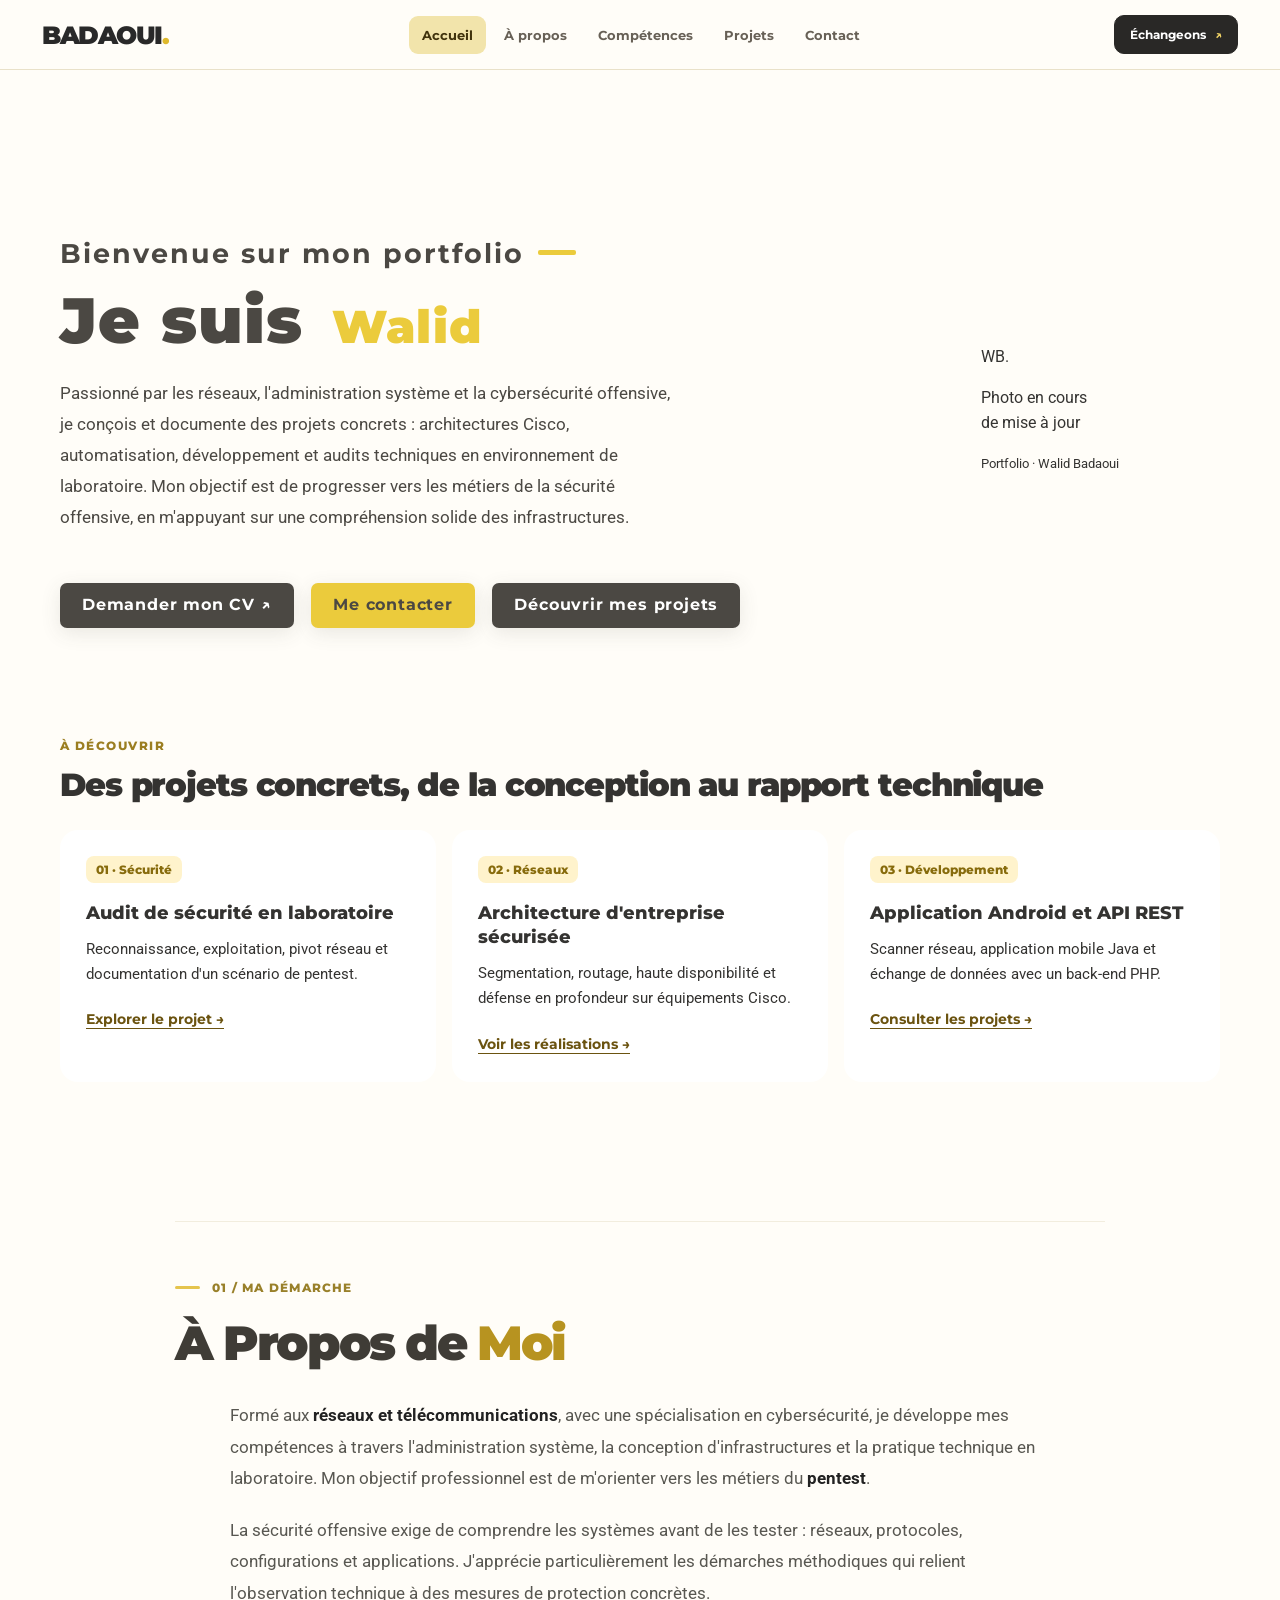
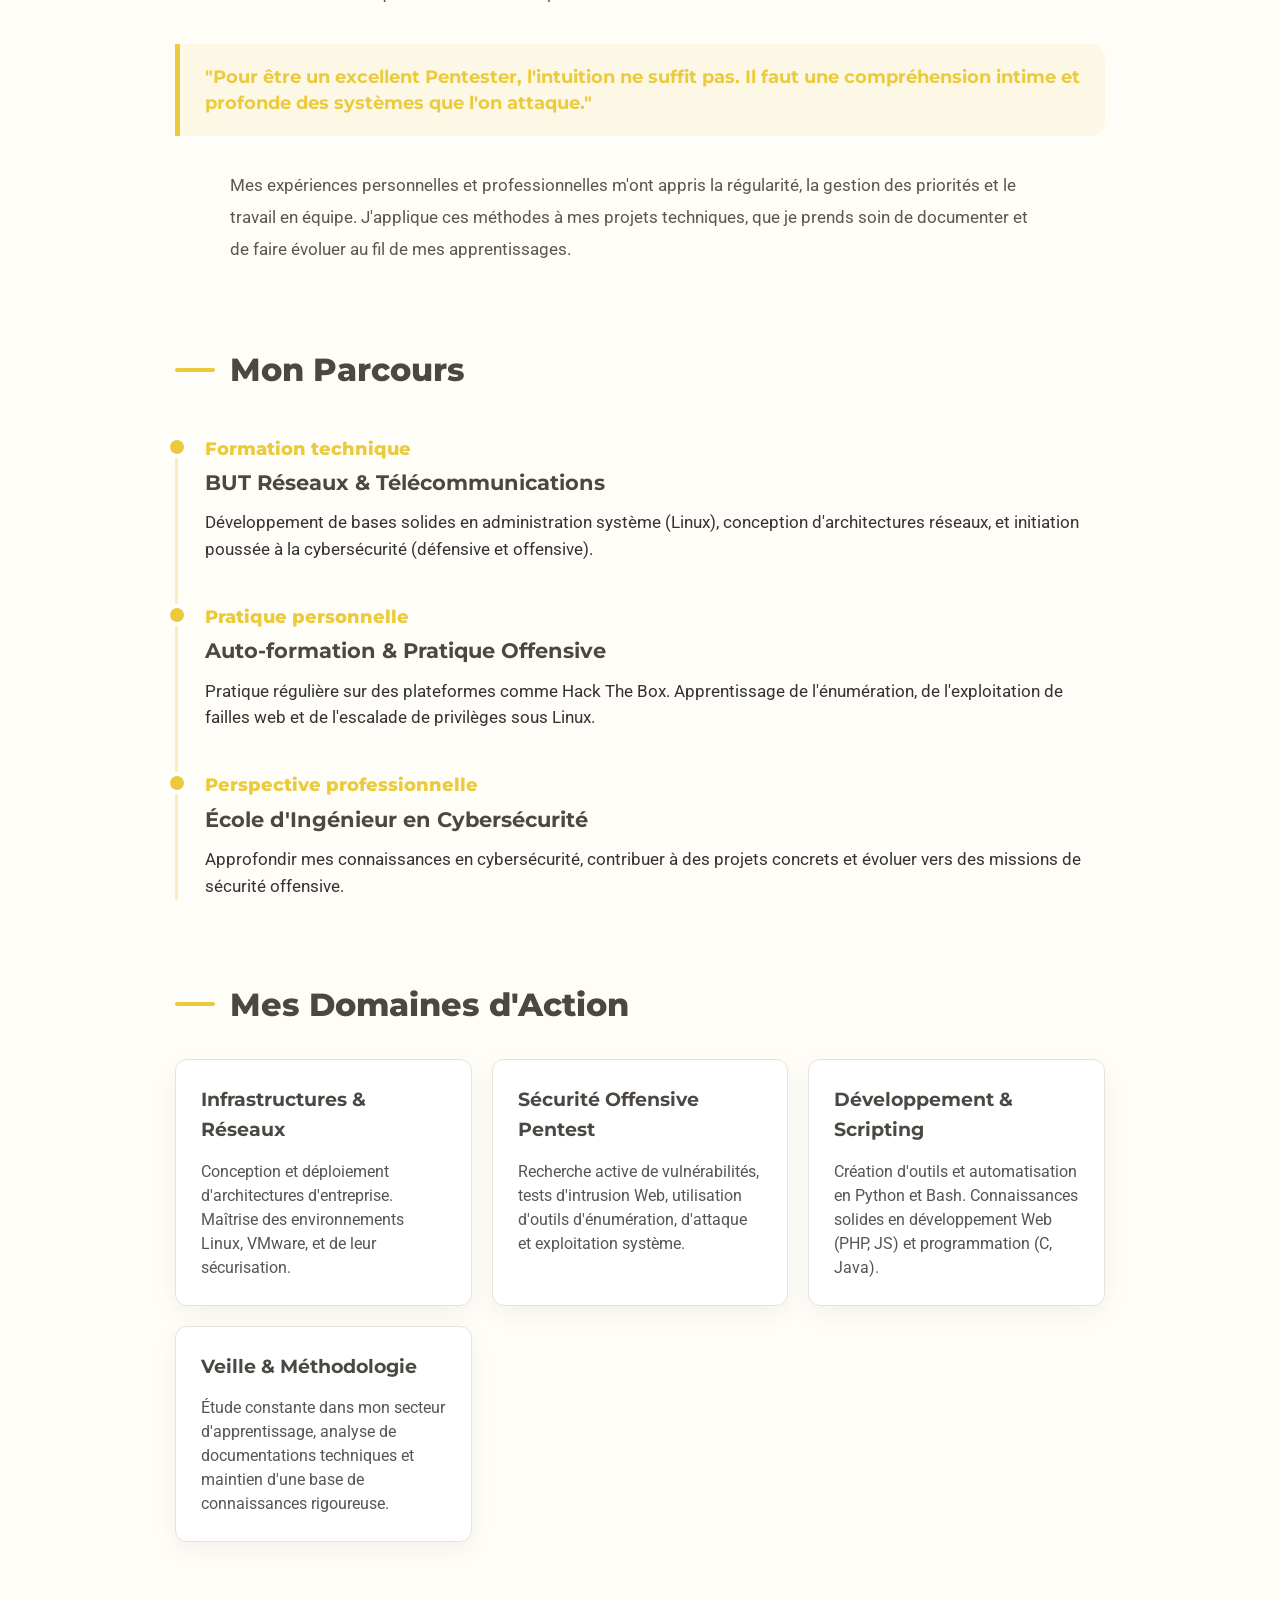
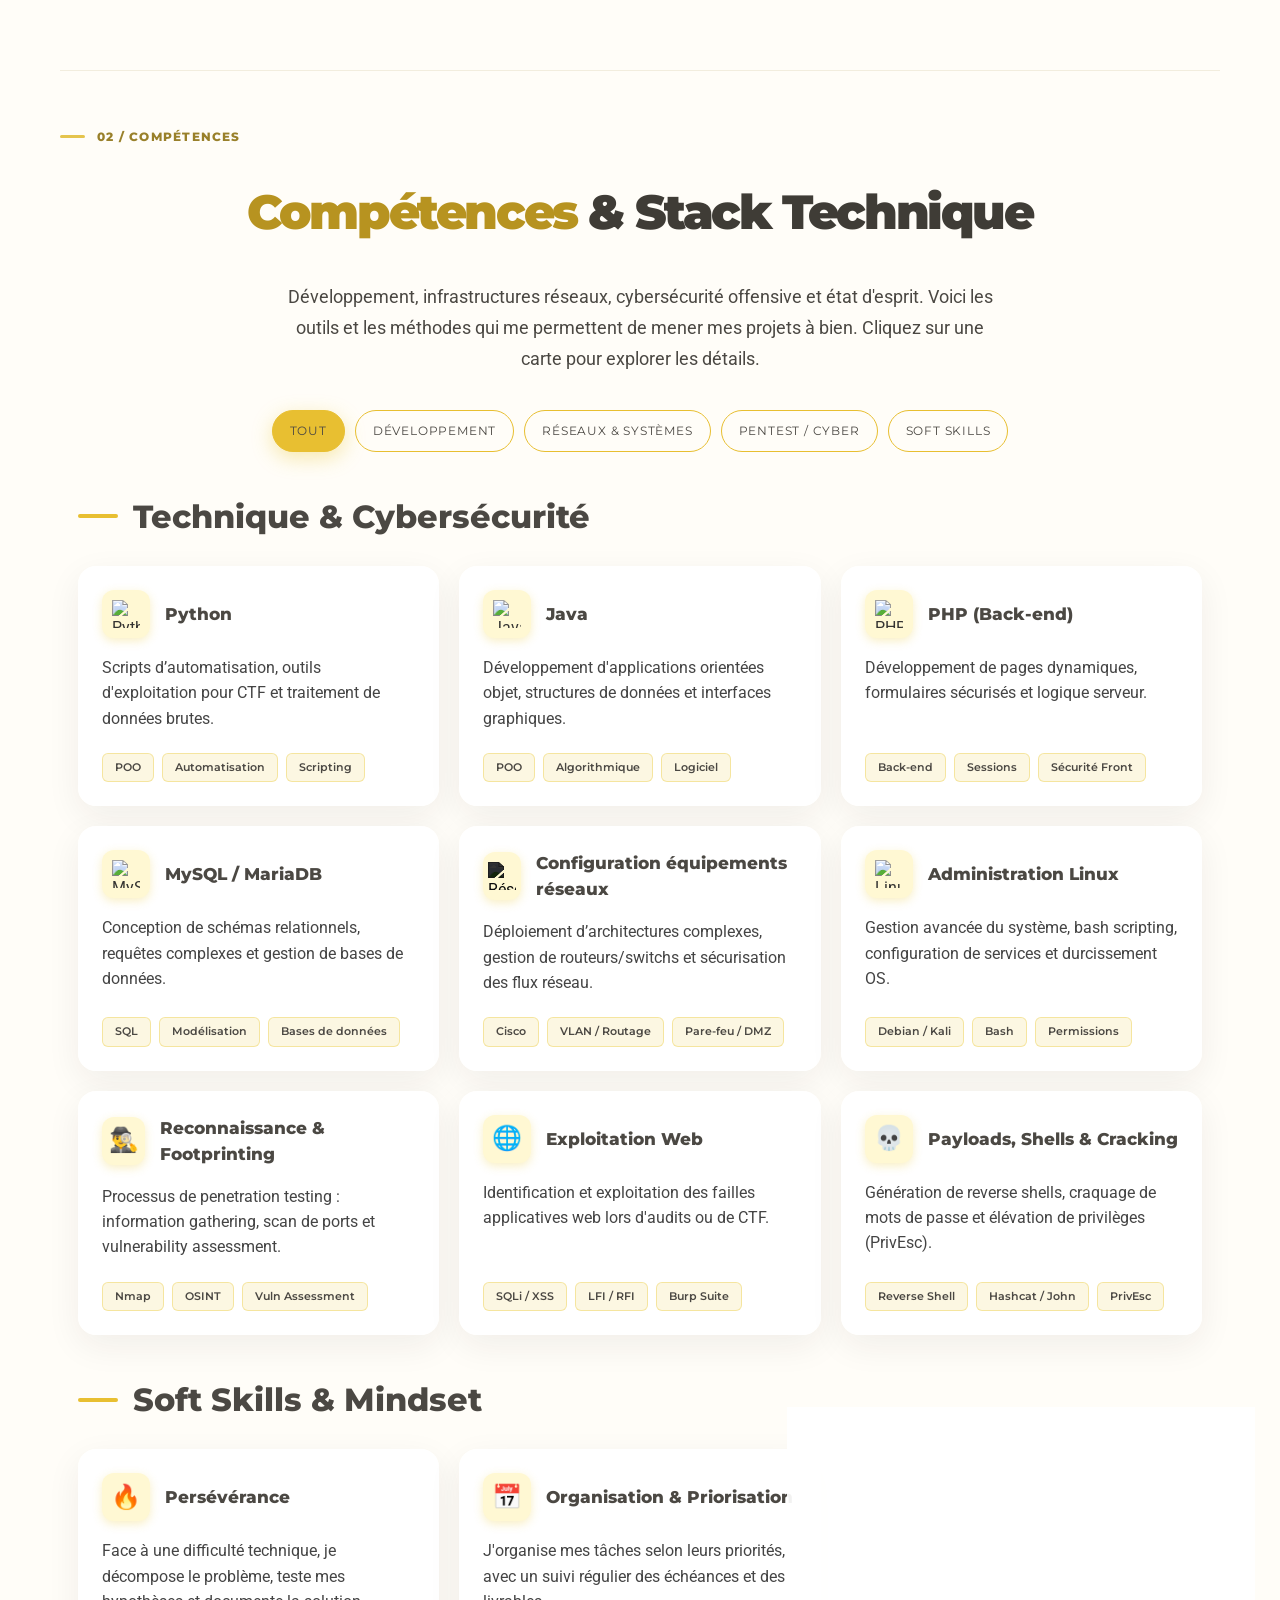
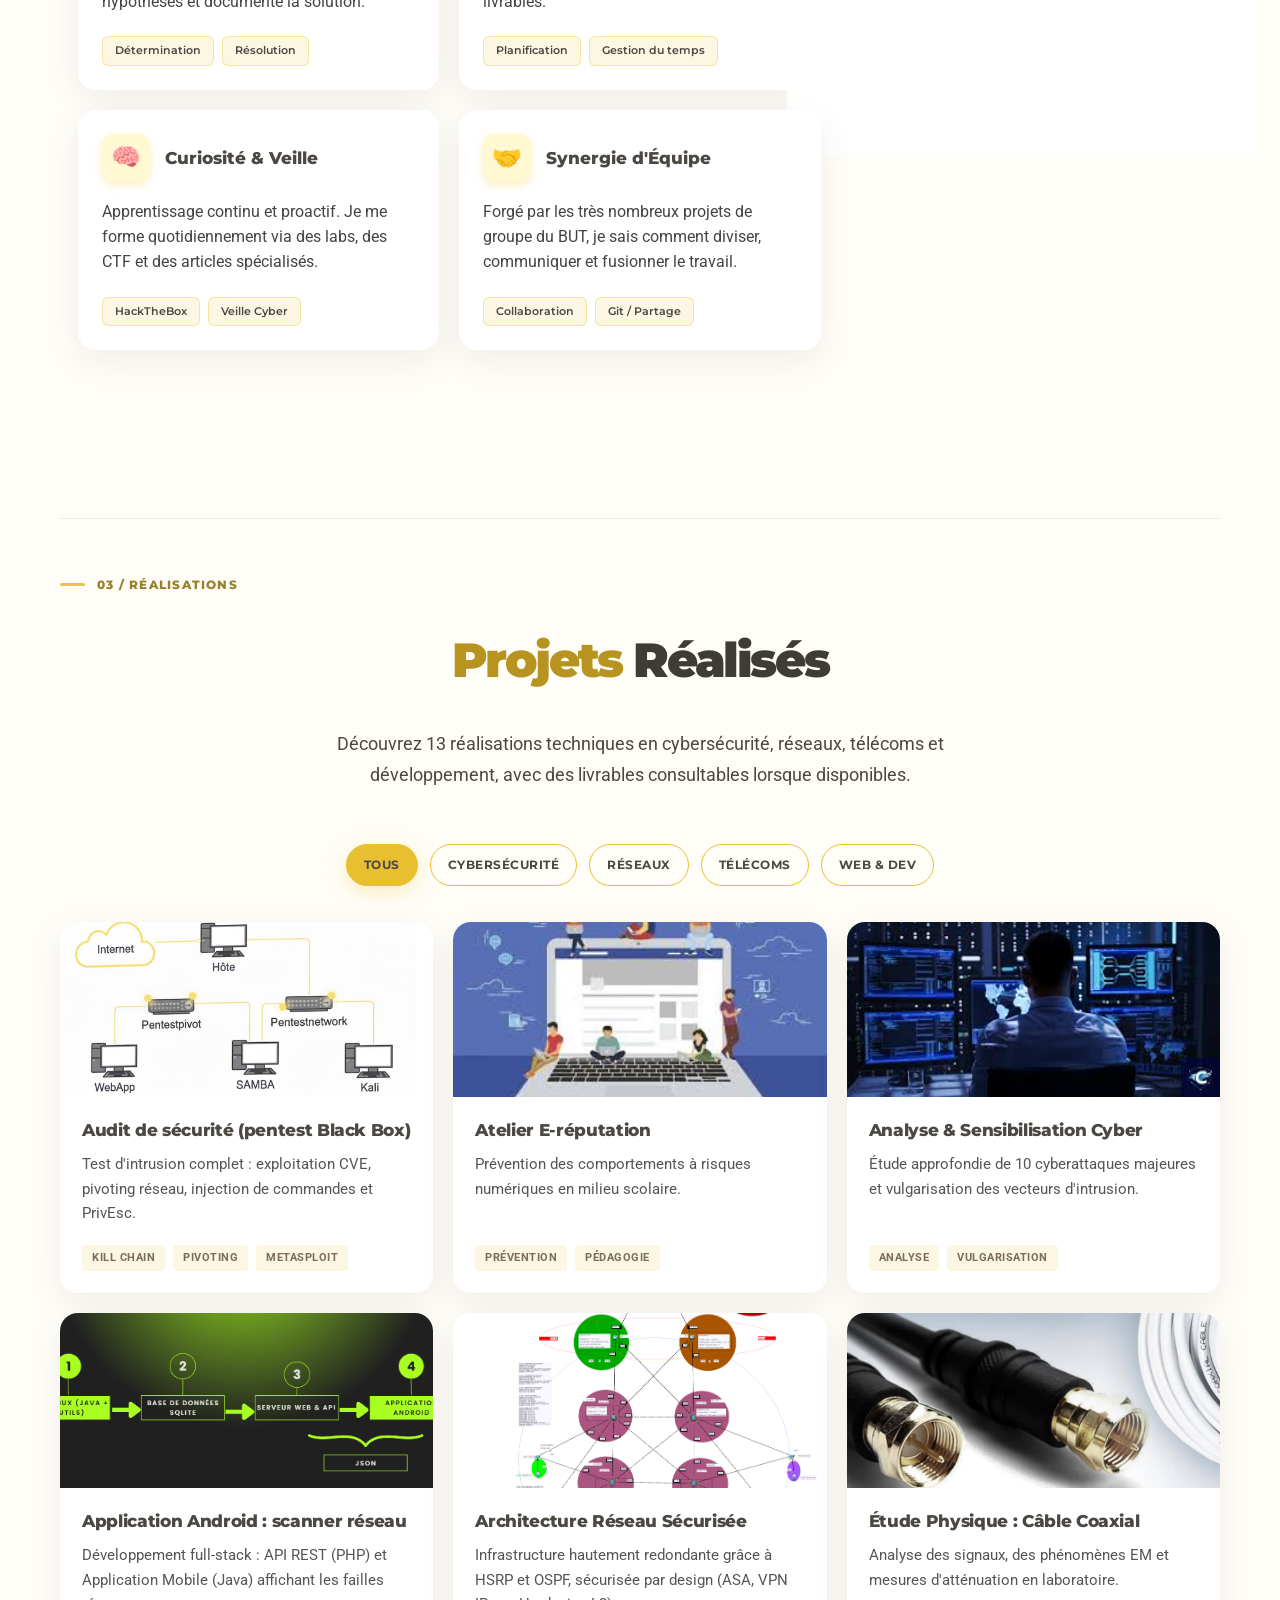
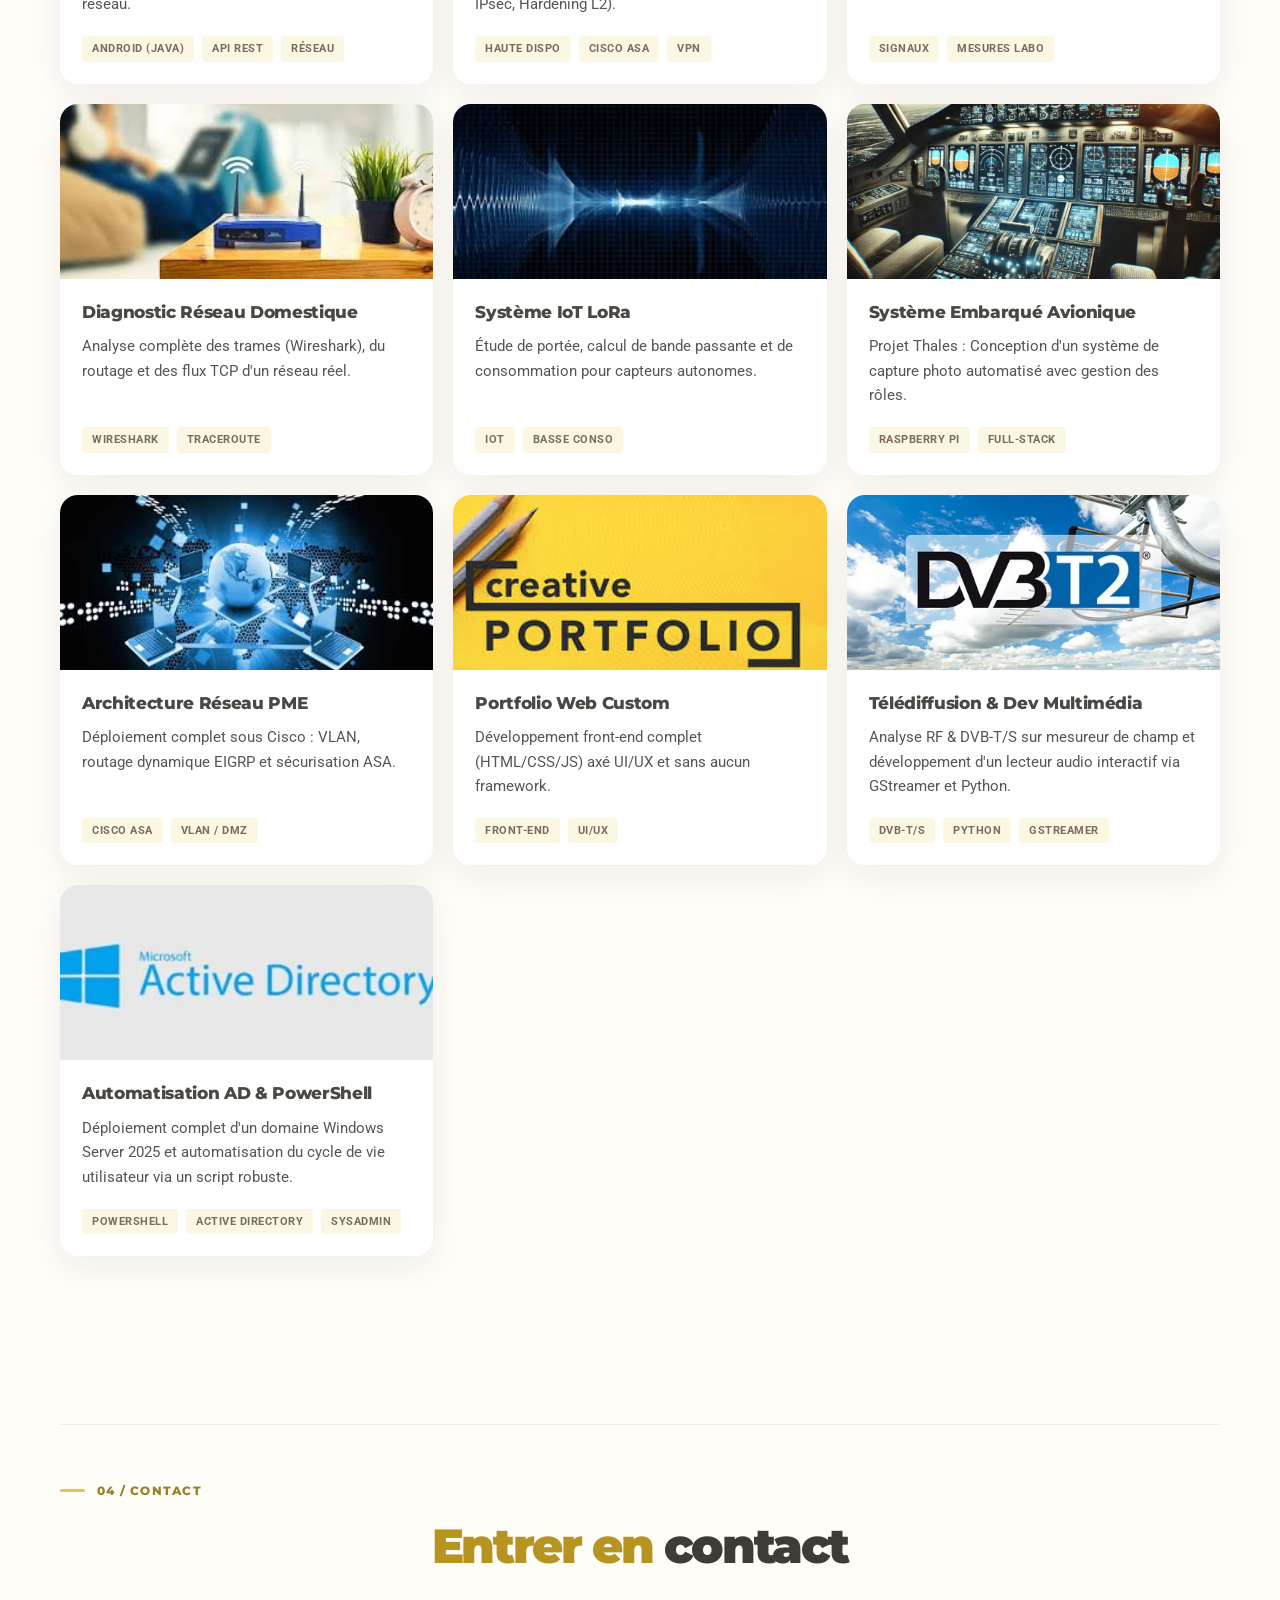
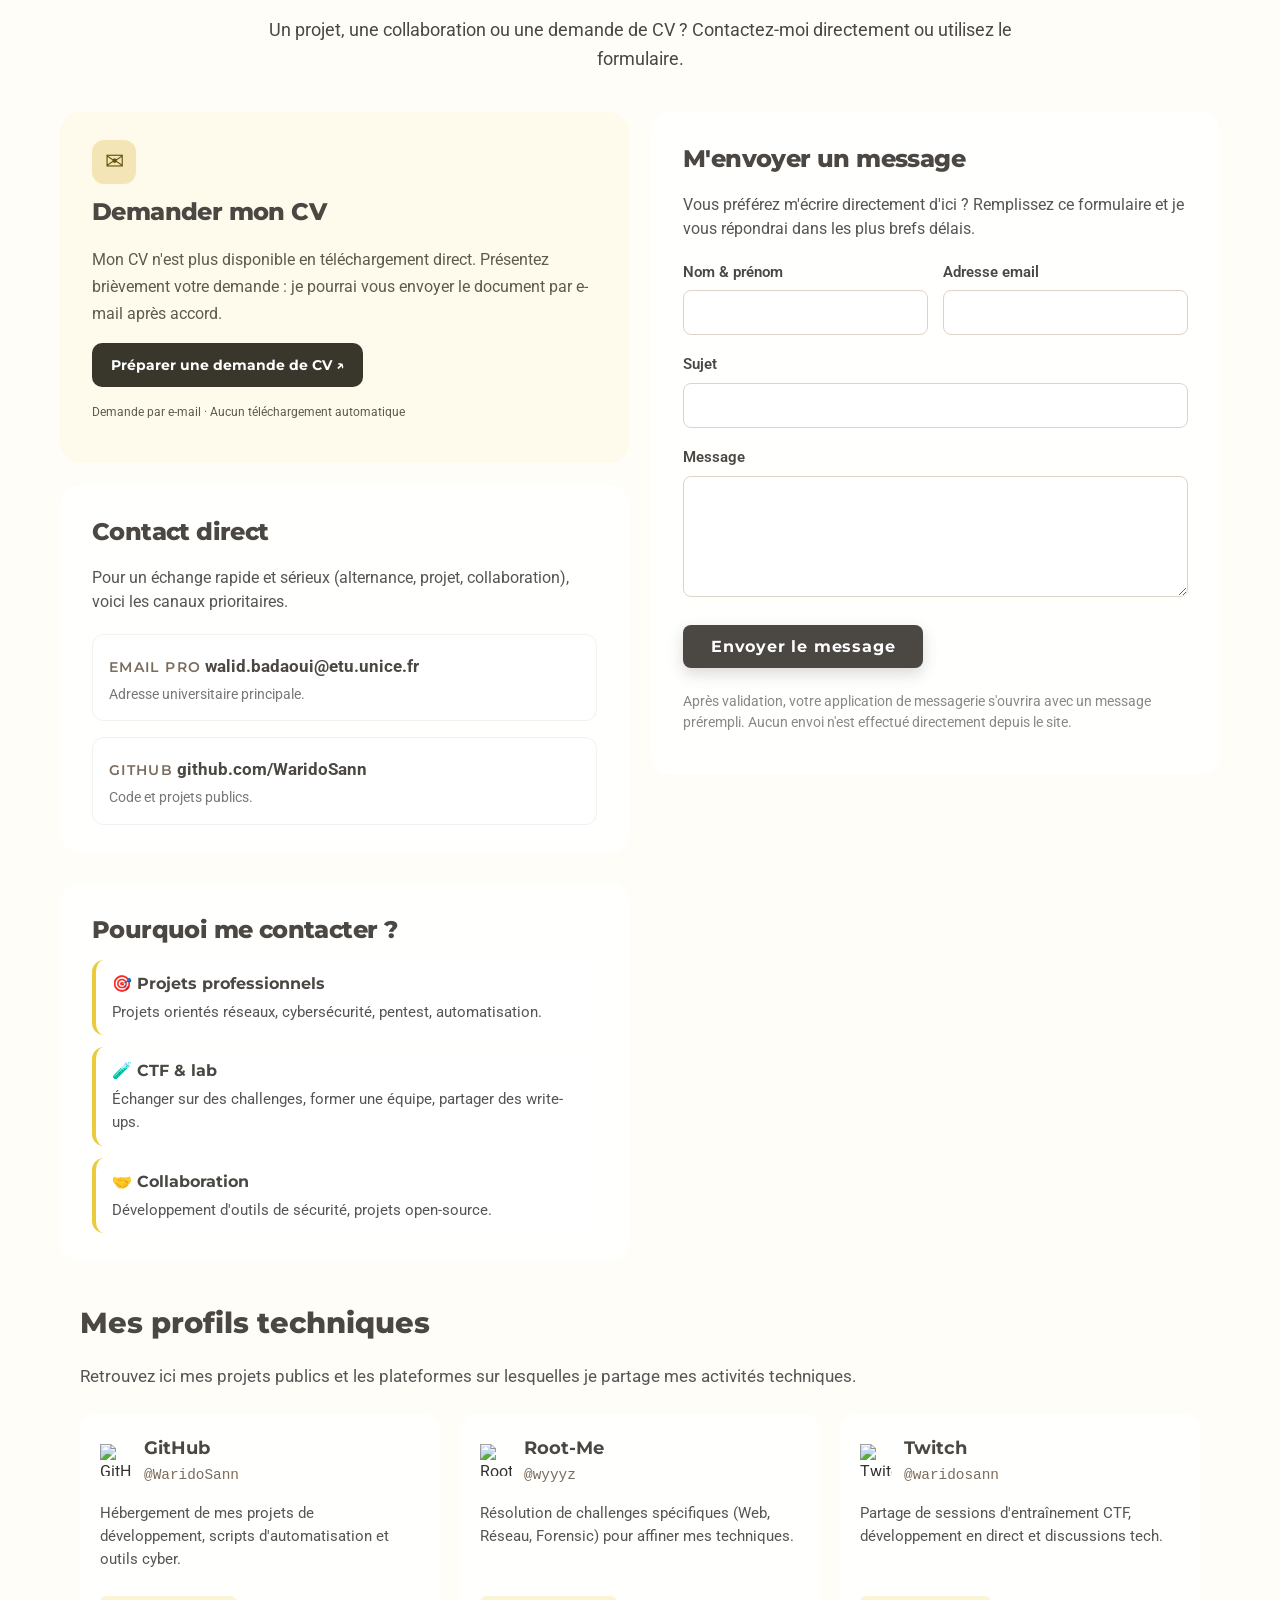
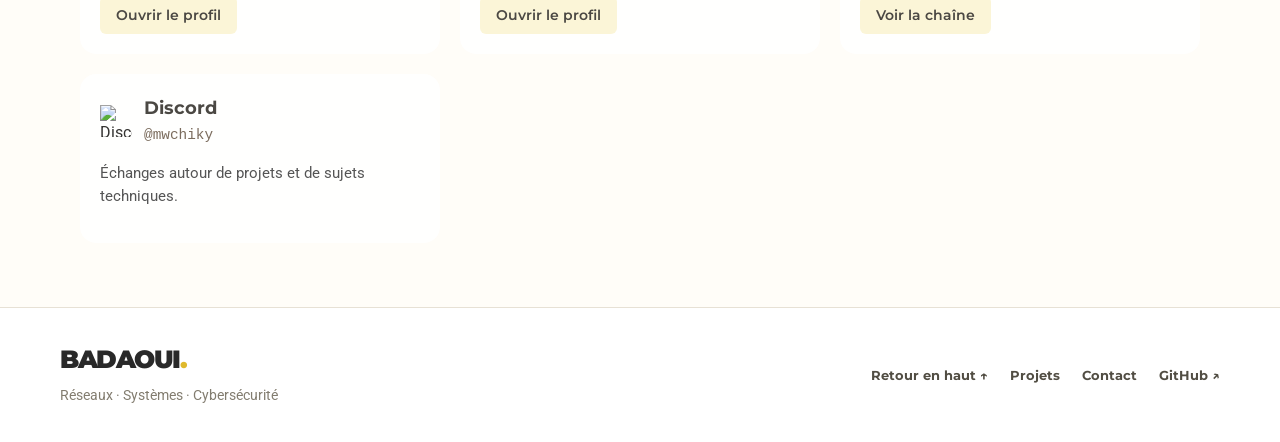
==== commit 44f0bca8: "feat: remplacer le portrait public par un visuel temporaire" ====
--- a/index.html
+++ b/index.html
@@ -36,8 +36,13 @@
                 </nav>
             </div>
 
-            <div class="photo-hero">
-                <img src="img/photo.JPG" alt="Photo professionnelle de Walid Badaoui" />
+            <div class="photo-hero">
+                <div class="photo-placeholder" role="img" aria-label="Portrait en cours de mise à jour">
+                    <div class="photo-placeholder-mark" aria-hidden="true">WB<span>.</span></div>
+                    <span class="photo-placeholder-line" aria-hidden="true"></span>
+                    <p>Photo en cours<br>de mise à jour</p>
+                    <small>Portfolio · Walid Badaoui</small>
+                </div>
             </div>
         </section>
     
--- a/onepage.css
+++ b/onepage.css
@@ -1861,3 +1861,25 @@
 @media(max-width:780px){html{scroll-padding-top:75px}.site-header-inner{padding:13px 18px;position:relative}.brand{font-size:1.4rem}.menu-toggle{display:flex;margin-left:auto}.header-cta{display:none}.site-nav{display:none;position:absolute;top:calc(100% + 1px);left:0;right:0;z-index:101;background:rgba(255,253,248,.98);border-bottom:1px solid #e7dfcb;padding:12px 16px 18px;box-shadow:0 12px 26px rgba(30,28,20,.09)}.site-nav.is-open{display:flex;flex-direction:column;align-items:stretch}.site-nav a{display:block;padding:13px 16px;font-size:.87rem}.onepage-section{scroll-margin-top:75px;padding:60px 18px}.onepage-section--accueil{padding-top:25px;padding-bottom:48px}.onepage-section--accueil .hero{flex-direction:column-reverse!important;gap:16px!important}.onepage-section--accueil .hero .photo-hero{flex:0 0 auto!important;margin:0 auto!important}.onepage-section--accueil .hero .photo-hero img{width:155px!important;height:175px!important}.onepage-section--accueil .hero .intro{text-align:left!important;align-items:flex-start!important;width:100%;margin:0!important}.onepage-section--accueil .hero h1{font-size:2.4rem!important}.onepage-section--accueil .hero .desc{font-size:.97rem}.onepage-section--accueil .hero .cta{width:100%}.onepage-section--accueil .hero .btn{flex:1 1 100%;text-align:center}.onepage-section--accueil .portfolio-highlight-grid{grid-template-columns:1fr}.onepage-section--apropos .skills-grid{grid-template-columns:1fr}.onepage-section--competences .skills-grid,.onepage-section--projets .projects-grid{grid-template-columns:1fr!important}.onepage-section--contact .contact-main{grid-template-columns:1fr!important}.onepage-section--contact .social-grid{grid-template-columns:1fr}.site-footer-inner{align-items:flex-start;flex-direction:column}}
 @media(max-width:400px){.onepage-section{padding-left:14px;padding-right:14px}.onepage-section--accueil .hero h1{font-size:2.1rem!important}}
 @media(prefers-reduced-motion:reduce){html{scroll-behavior:auto}*,*::before,*::after{animation-duration:.01ms!important;animation-iteration-count:1!important;transition-duration:.01ms!important;scroll-behavior:auto!important}}
+
+
+/* UNIFORMISATION : aucune alternance de couleur entre sections */
+html,body,#main-content,.onepage-section,.onepage-section:nth-of-type(even),.section-shell { background:transparent!important; }
+html,body{background:#fffdf8!important}
+.ambient-glow{background:#fffdf8!important}
+.onepage-section,.onepage-section:nth-of-type(even){border-top:0!important;border-bottom:0!important;box-shadow:none!important}
+.onepage-section:not(.onepage-section--accueil){padding-top:64px!important;padding-bottom:64px!important}
+.onepage-section + .onepage-section .section-shell::before{content:"";display:block;border-top:1px solid rgba(207,193,155,.28);margin:0 0 58px}
+.onepage-section--contact .contact-hero{margin-top:0!important;padding-top:0!important}
+.onepage-section--contact .contact-hero h2{margin-top:0!important}
+.onepage-section--contact .contact-main{margin-top:12px!important}
+/* Carte CV / suppression des faux exemples de formulaire */
+.cv-request-card{margin-bottom:22px!important;border:1px solid rgba(219,189,103,.55)!important;background:rgba(255,250,233,.80)!important}
+.cv-request-card h2{margin:9px 0 12px!important}
+.cv-request-card p{color:#605a4e;line-height:1.7}
+.cv-request-icon{width:44px;height:44px;display:grid;place-items:center;background:#f3e5b5;border-radius:12px;color:#66500d;font-size:23px}
+.cv-request-action{border:0;border-radius:10px;background:#39362c;color:#fff;padding:13px 19px;font:700 .88rem Montserrat,sans-serif;cursor:pointer}
+.cv-request-action:hover{background:#63562b}
+.cv-request-caption{font-size:.78rem!important;margin-top:14px!important}
+.contact-form input::placeholder,.contact-form textarea::placeholder{color:transparent!important}
+@media(max-width:780px){.onepage-section + .onepage-section .section-shell::before{margin-bottom:35px}.onepage-section:not(.onepage-section--accueil){padding-top:45px!important;padding-bottom:45px!important}}
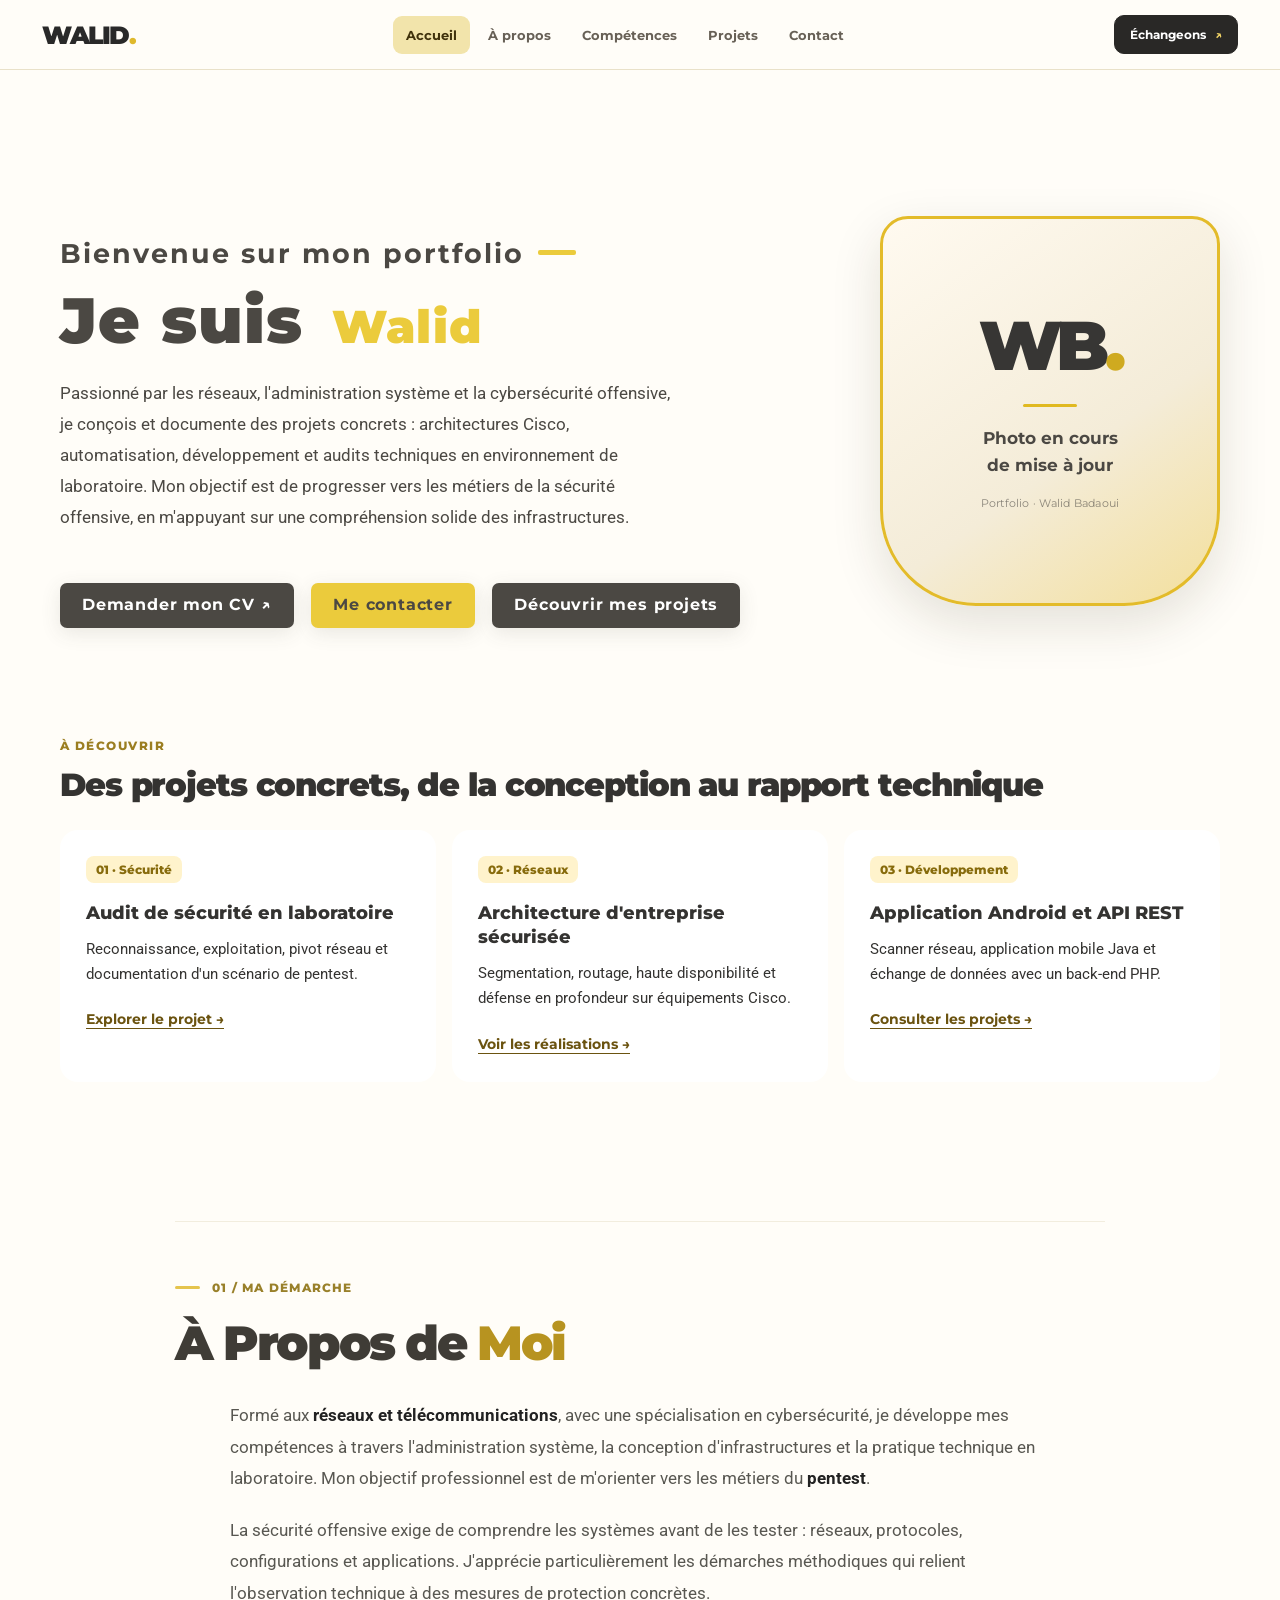
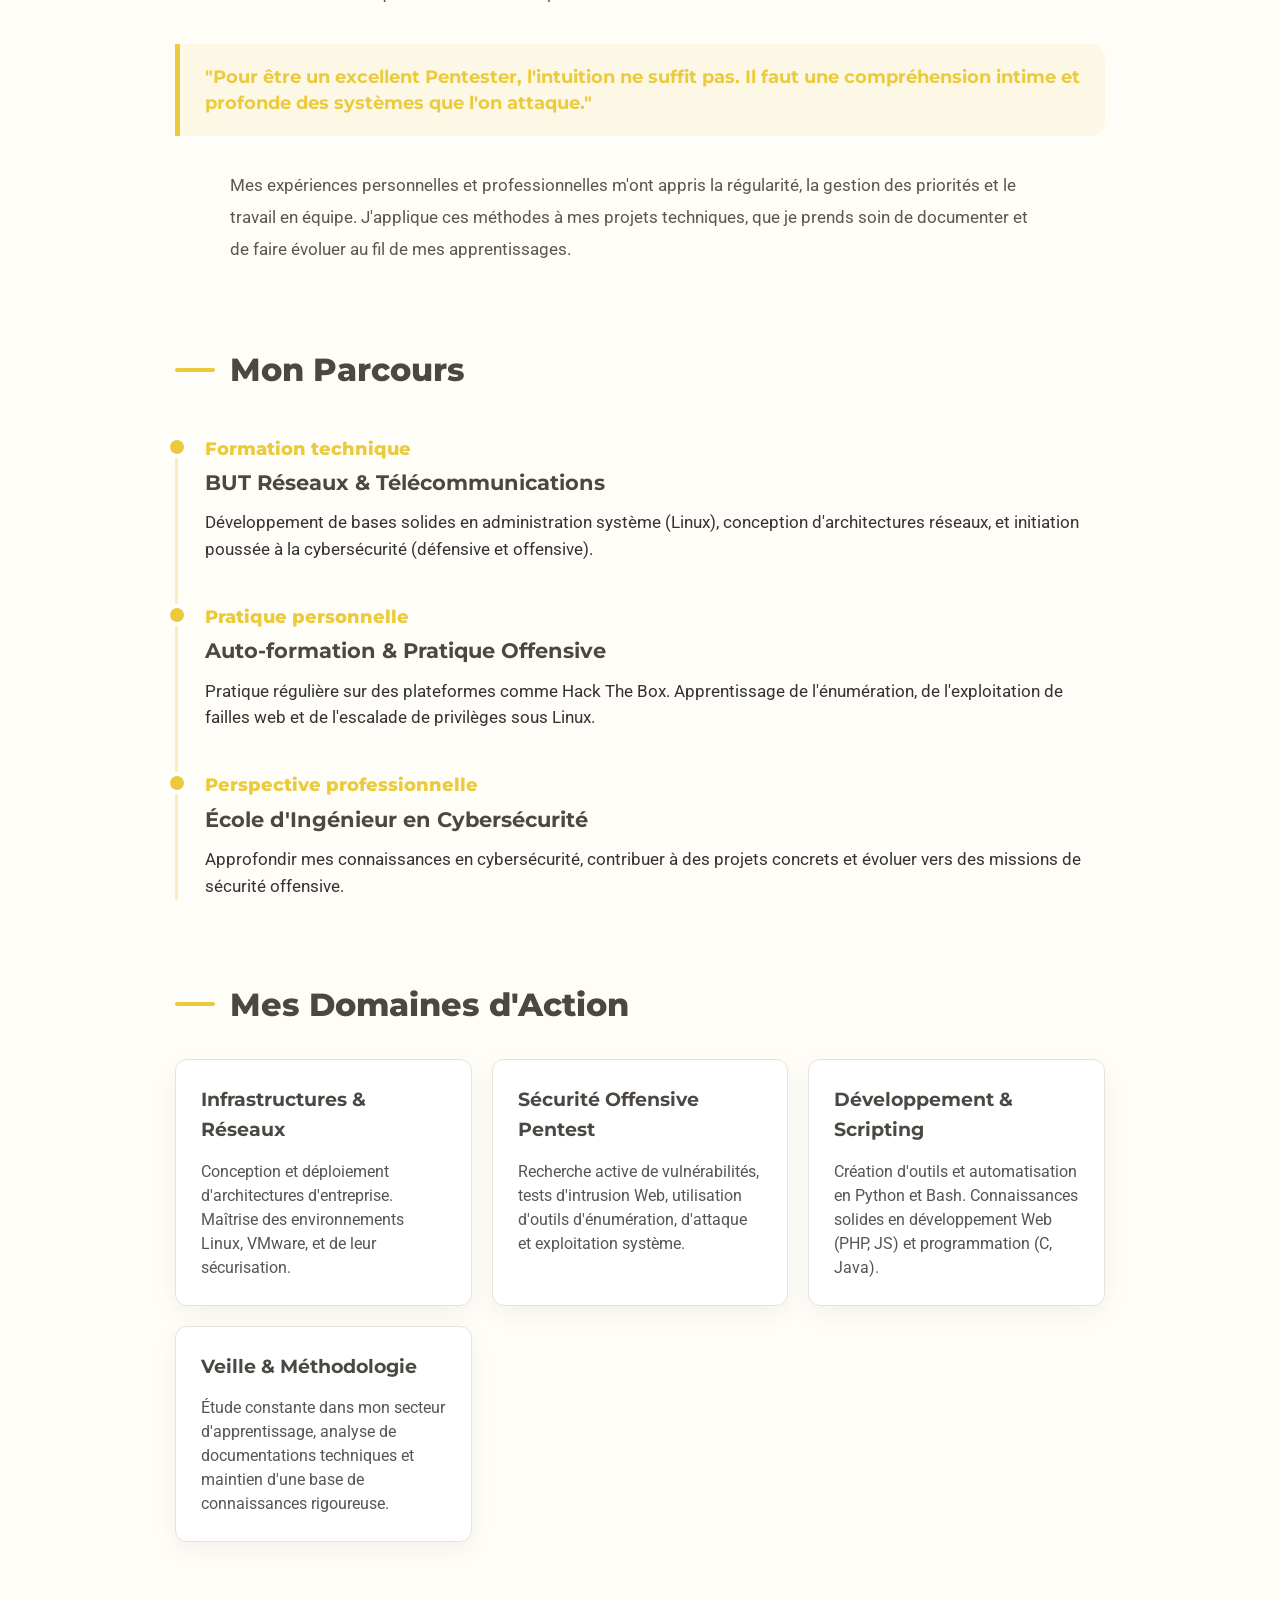
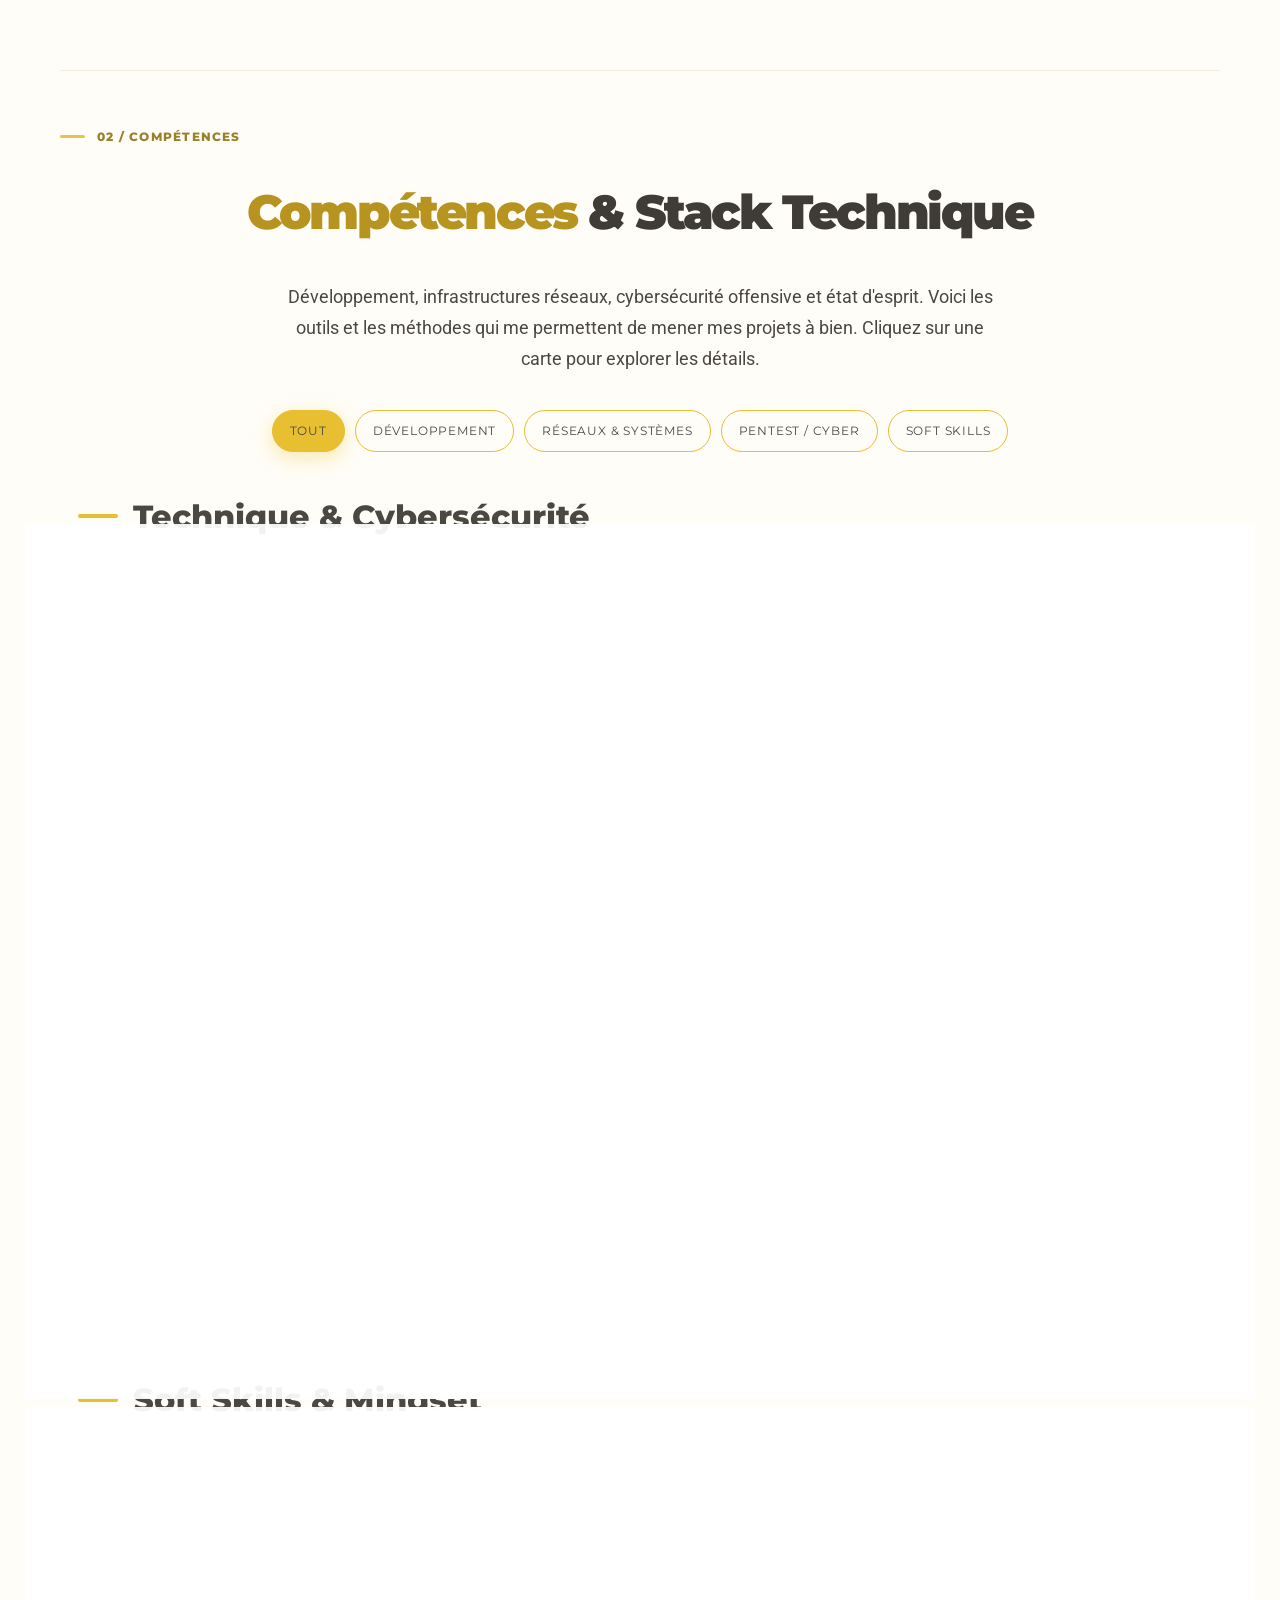
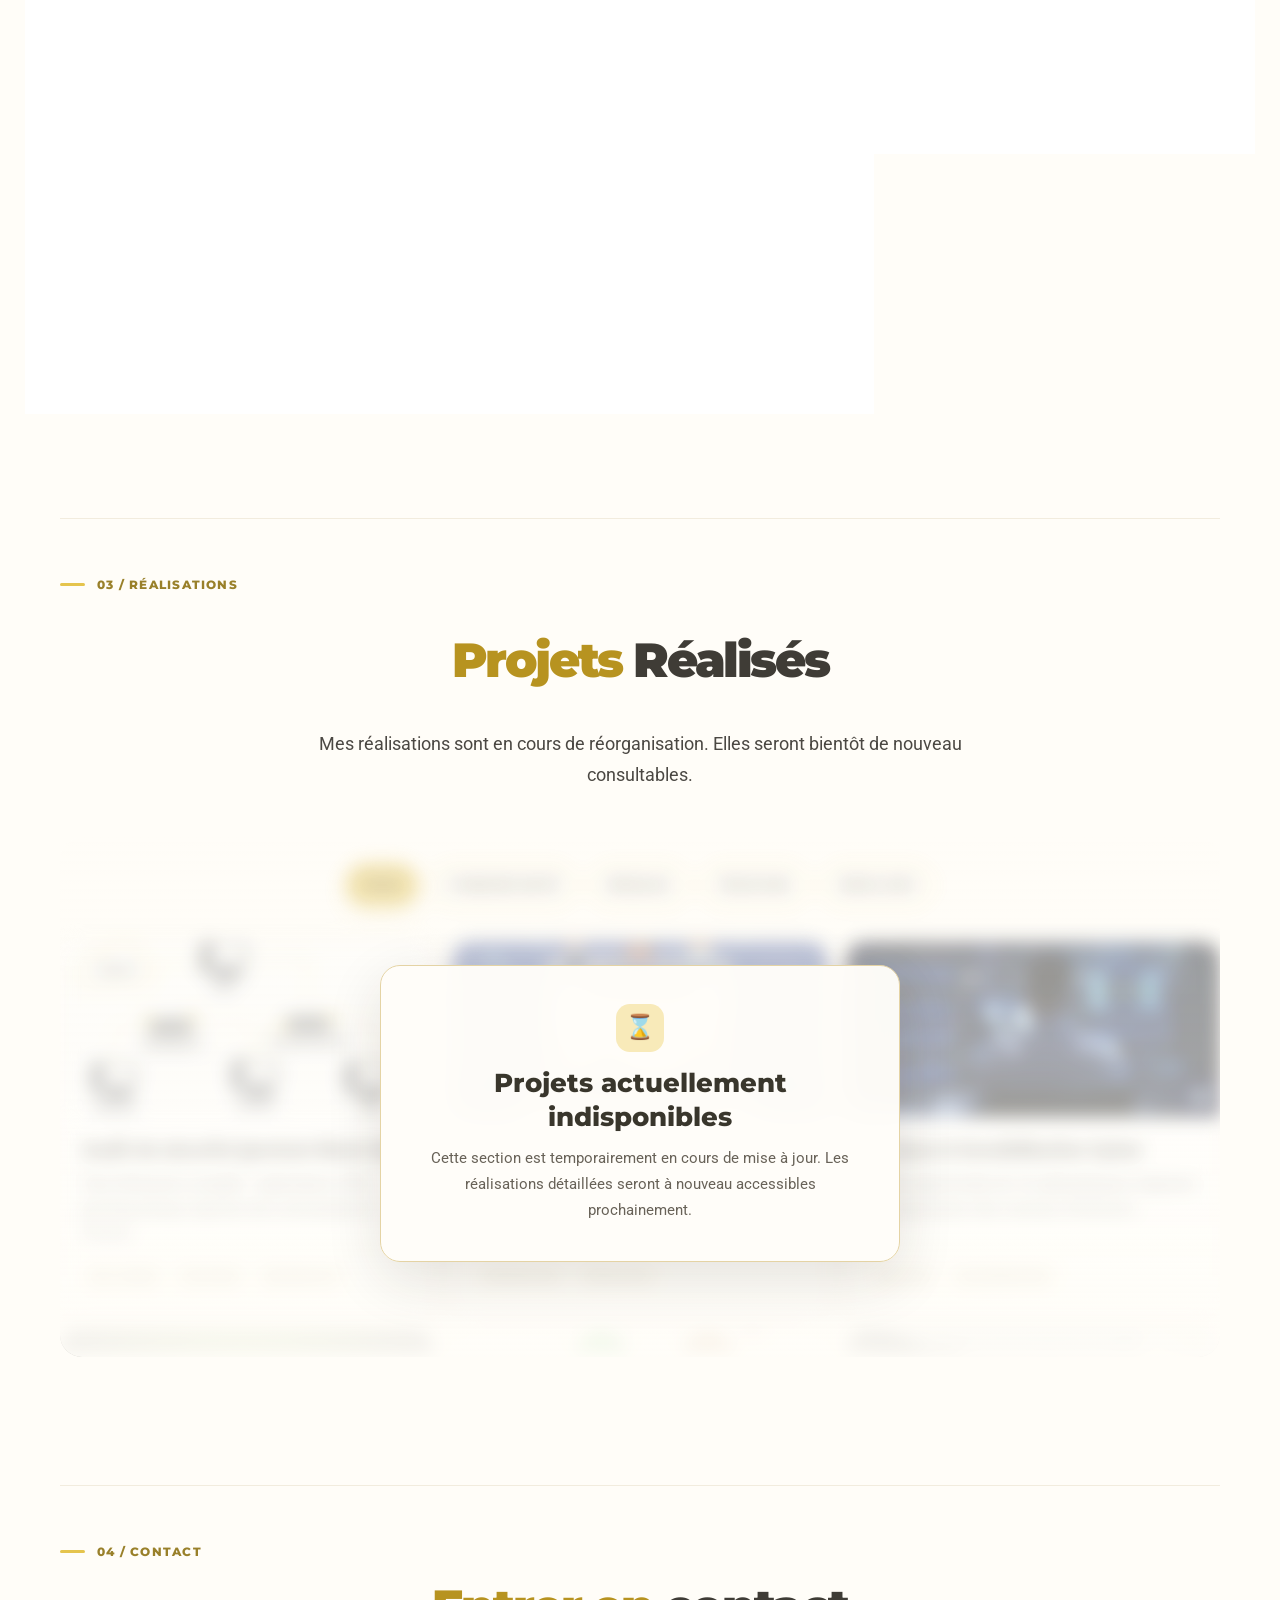
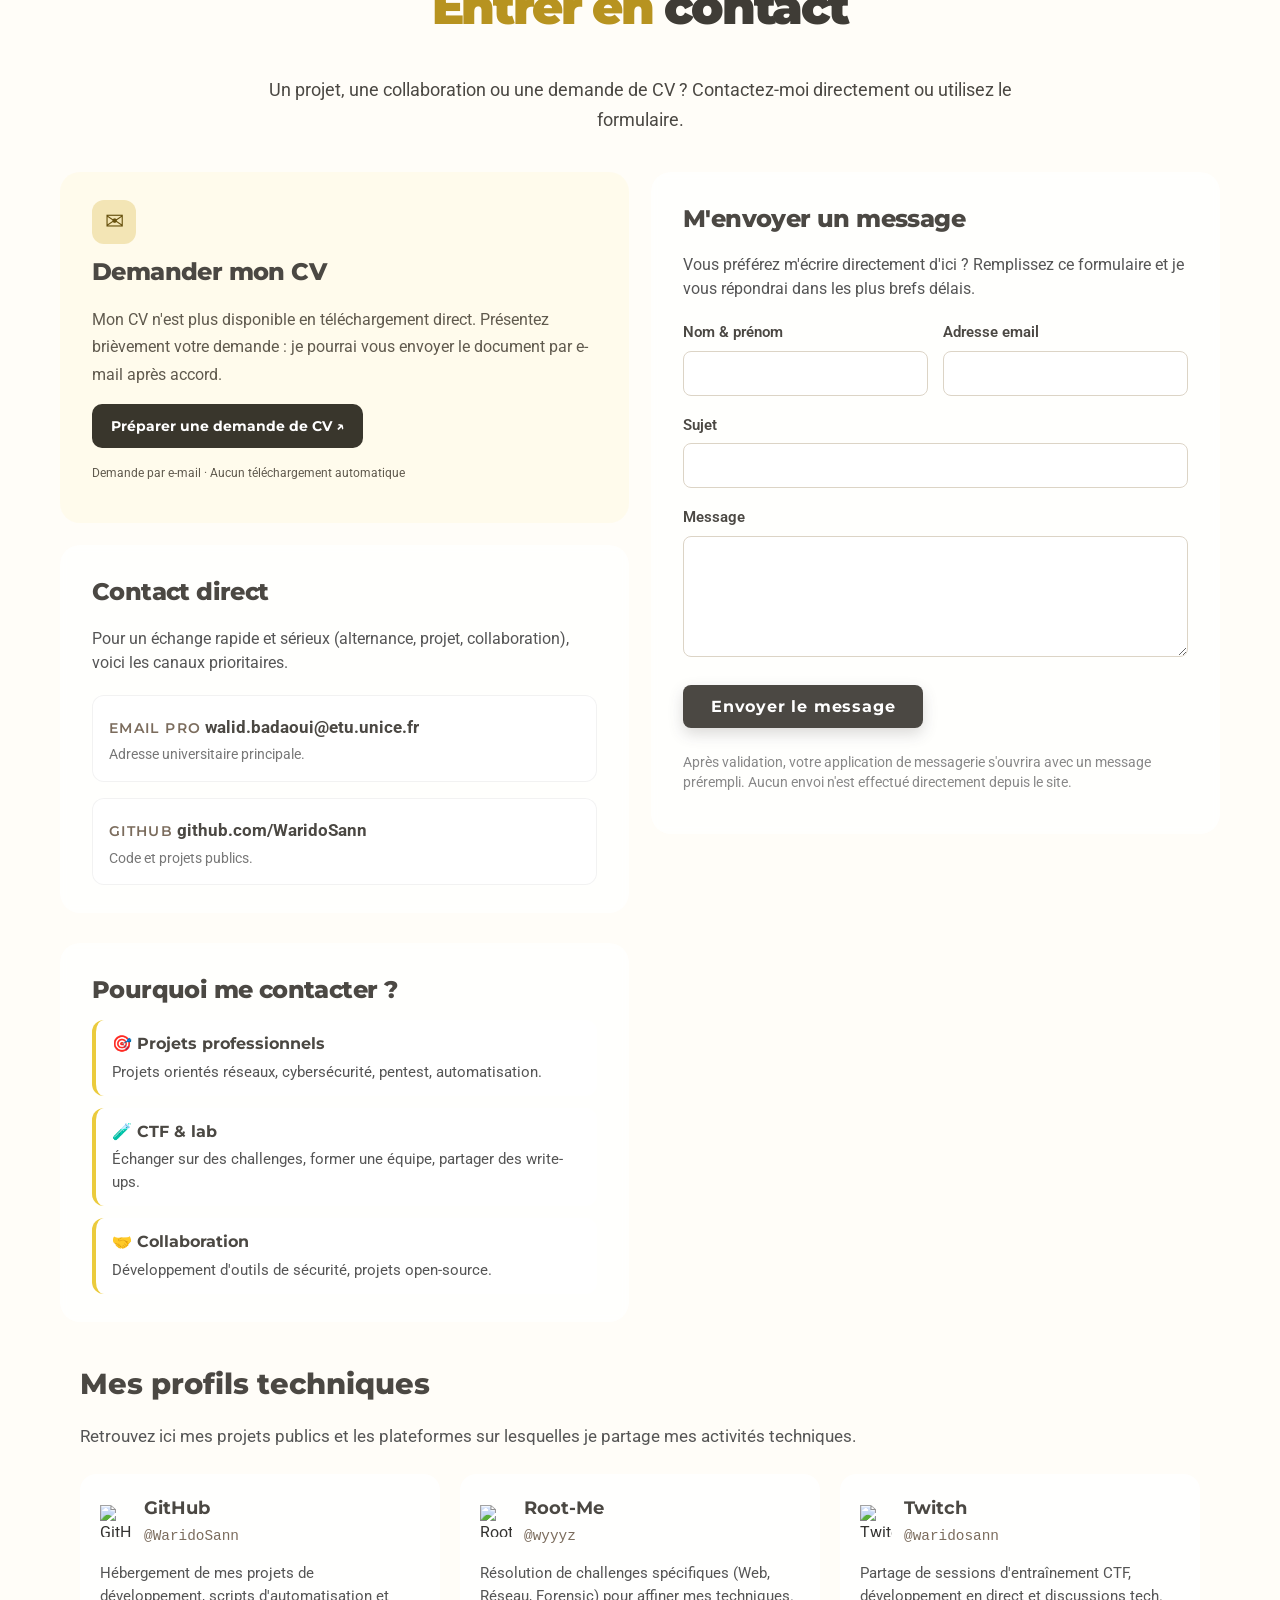
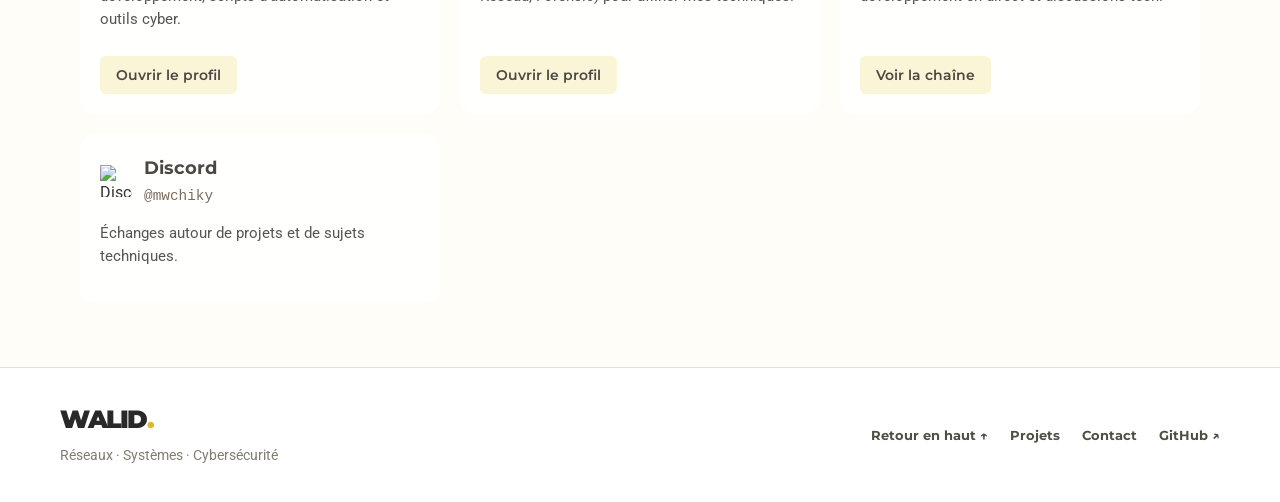
==== commit d15c7a5f: "feat: renommer la marque WALID et masquer temporairement la grille des projets" ====
--- a/index.html
+++ b/index.html
@@ -2,7 +2,7 @@
 <div class="ambient-glow" aria-hidden="true"><span></span><span></span></div>
 <header class="site-header" id="top">
   <div class="site-header-inner">
-    <a class="brand" href="#accueil" aria-label="Accueil — Portfolio Badaoui">BADAOUI<span>.</span></a>
+    <a class="brand" href="#accueil" aria-label="Accueil — Portfolio Walid">WALID<span>.</span></a>
     <button class="menu-toggle" type="button" aria-expanded="false" aria-controls="site-nav" aria-label="Ouvrir le menu"><span></span><span></span><span></span></button>
     <nav class="site-nav" id="site-nav" aria-label="Navigation principale">
        <a href="#accueil" class="active" aria-current="page">Accueil</a>
@@ -301,9 +301,11 @@
 
   <section class="projets-header">
     <h2><span class="highlight">Projets</span> Réalisés</h2>
-    <p>Découvrez 13 réalisations techniques en cybersécurité, réseaux, télécoms et développement, avec des livrables consultables lorsque disponibles.</p>
-  </section>
-
+    <p>Mes réalisations sont en cours de réorganisation. Elles seront bientôt de nouveau consultables.</p>
+  </section>
+
+  <div class="projects-locked" aria-labelledby="projects-unavailable-title">
+    <div class="projects-locked-content" inert aria-hidden="true">
   <div class="filters" role="toolbar" aria-label="Filtres projets">
     <button class="filter-btn active" data-filter="all">Tous</button>
     <button class="filter-btn" data-filter="cyber">Cybersécurité</button>
@@ -457,7 +459,16 @@
       </div>
     </div>
 
-  </section>
+  </section>
+    </div>
+    <div class="projects-locked-overlay">
+      <div class="projects-locked-message" role="status">
+        <div class="projects-locked-icon" aria-hidden="true">⌛</div>
+        <h3 id="projects-unavailable-title">Projets actuellement indisponibles</h3>
+        <p>Cette section est temporairement en cours de mise à jour. Les réalisations détaillées seront à nouveau accessibles prochainement.</p>
+      </div>
+    </div>
+  </div>
 
 </div><div id="modalOverlay" class="modal-overlay" aria-hidden="true">
   <div id="projectModal" class="modal-box" role="dialog" aria-modal="true" aria-hidden="true" aria-labelledby="modalTitle">
@@ -640,4 +651,4 @@
   </section>
 
 </div>
-</section></main><footer class="site-footer"><div class="site-footer-inner"><div><a class="footer-brand" href="#accueil">BADAOUI<span>.</span></a><p>Réseaux · Systèmes · Cybersécurité</p></div><nav aria-label="Navigation secondaire"><a href="#accueil">Retour en haut ↑</a><a href="#projets">Projets</a><a href="#contact">Contact</a><a href="https://github.com/WaridoSann" rel="noopener noreferrer" target="_blank">GitHub ↗</a></nav></div></footer></body></html>+</section></main><footer class="site-footer"><div class="site-footer-inner"><div><a class="footer-brand" href="#accueil">WALID<span>.</span></a><p>Réseaux · Systèmes · Cybersécurité</p></div><nav aria-label="Navigation secondaire"><a href="#accueil">Retour en haut ↑</a><a href="#projets">Projets</a><a href="#contact">Contact</a><a href="https://github.com/WaridoSann" rel="noopener noreferrer" target="_blank">GitHub ↗</a></nav></div></footer></body></html>
--- a/onepage.css
+++ b/onepage.css
@@ -1883,3 +1883,97 @@
 .cv-request-caption{font-size:.78rem!important;margin-top:14px!important}
 .contact-form input::placeholder,.contact-form textarea::placeholder{color:transparent!important}
 @media(max-width:780px){.onepage-section + .onepage-section .section-shell::before{margin-bottom:35px}.onepage-section:not(.onepage-section--accueil){padding-top:45px!important;padding-bottom:45px!important}}
+
+
+/* Portrait temporaire : aucun contenu photographique chargé */
+.onepage-section--accueil .photo-hero .photo-placeholder{
+ width:min(32vw,340px);height:min(35vw,390px);max-width:100%;
+ display:flex;flex-direction:column;align-items:center;justify-content:center;
+ border:3px solid #e3bb2a;border-radius:28px 28px 96px 96px;
+ background:linear-gradient(145deg,#fffaf0 0%,#f4ecd8 60%,#f3df9c 100%);
+ box-shadow:0 18px 50px rgba(45,38,13,.13);text-align:center;
+ color:#4b4843;padding:25px;overflow:hidden
+}
+.photo-placeholder-mark{font:900 clamp(2.3rem,5.4vw,4.7rem) Montserrat,sans-serif;letter-spacing:-.07em;line-height:1;color:#373634}
+.photo-placeholder-mark span{color:#cfaa20}
+.photo-placeholder-line{display:block;width:54px;height:3px;background:#e0b920;border-radius:99px;margin:24px 0 18px}
+.photo-placeholder p{font:700 clamp(.84rem,1.45vw,1.05rem)/1.6 Montserrat,sans-serif;margin:0}
+.photo-placeholder small{font:.7rem Montserrat,sans-serif;opacity:.62;margin-top:17px;letter-spacing:.02em}
+@media(max-width:780px){
+.onepage-section--accueil .photo-hero .photo-placeholder{width:165px!important;height:190px!important;border-radius:26px 26px 60px 60px!important;padding:16px}
+.photo-placeholder-mark{font-size:2.15rem}.photo-placeholder-line{margin:12px 0}
+.photo-placeholder p{font-size:.75rem}.photo-placeholder small{font-size:.58rem;margin-top:9px}
+}
+
+
+/* Portfolio : aperçu des projets temporairement indisponible.
+   Flou de présentation uniquement, ne protège pas les sources du dépôt. */
+.onepage-section--projets .projects-locked {
+  position: relative;
+  isolation: isolate;
+  border-radius: 22px;
+  overflow: hidden;
+  min-height: 380px;
+  margin-top: 16px;
+}
+.onepage-section--projets .projects-locked-content {
+  max-height: 520px;
+  overflow: hidden;
+  filter: blur(9px) grayscale(.15);
+  opacity: .45;
+  pointer-events: none;
+  user-select: none;
+}
+.onepage-section--projets .projects-locked-content :is(button,a,[role="button"]) {
+  pointer-events: none !important;
+}
+.onepage-section--projets .projects-locked-overlay {
+  position: absolute;
+  z-index: 2;
+  inset: 0;
+  display: flex;
+  justify-content: center;
+  align-items: flex-start;
+  padding: clamp(68px, 10vw, 148px) 16px 32px;
+  background: linear-gradient(180deg,rgba(255,253,248,.05) 0%,rgba(255,253,248,.17) 55%,rgba(255,253,248,.93) 100%);
+  text-align: center;
+}
+.onepage-section--projets .projects-locked-message {
+  display: flex;
+  flex-direction: column;
+  align-items: center;
+  max-width: min(100%, 520px);
+  gap: 12px;
+  padding: clamp(26px,4vw,38px);
+  background: rgba(255,253,249,.96);
+  border: 1px solid #e4d3a4;
+  border-radius: 20px;
+  box-shadow: 0 18px 55px rgba(41,37,24,.12);
+  backdrop-filter: blur(12px);
+}
+.onepage-section--projets .projects-locked-icon {
+  width: 48px;
+  height: 48px;
+  display: grid;
+  place-items: center;
+  border-radius: 14px;
+  background: #f8eab9;
+  color: #796019;
+  font-size: 1.5rem;
+}
+.onepage-section--projets .projects-locked-message h3 {
+  margin: 2px 0 0;
+  font: 800 clamp(1.18rem,2.4vw,1.65rem)/1.3 Montserrat,sans-serif;
+  color: #39362c;
+}
+.onepage-section--projets .projects-locked-message p {
+  margin: 0;
+  color: #686258;
+  font: 400 .94rem/1.7 Roboto,sans-serif;
+}
+@media(max-width:780px){
+  .onepage-section--projets .projects-locked{min-height:350px}
+  .onepage-section--projets .projects-locked-content{max-height:410px}
+  .onepage-section--projets .projects-locked-overlay{padding:65px 12px 24px}
+  .onepage-section--projets .projects-locked-message{padding:24px}
+}
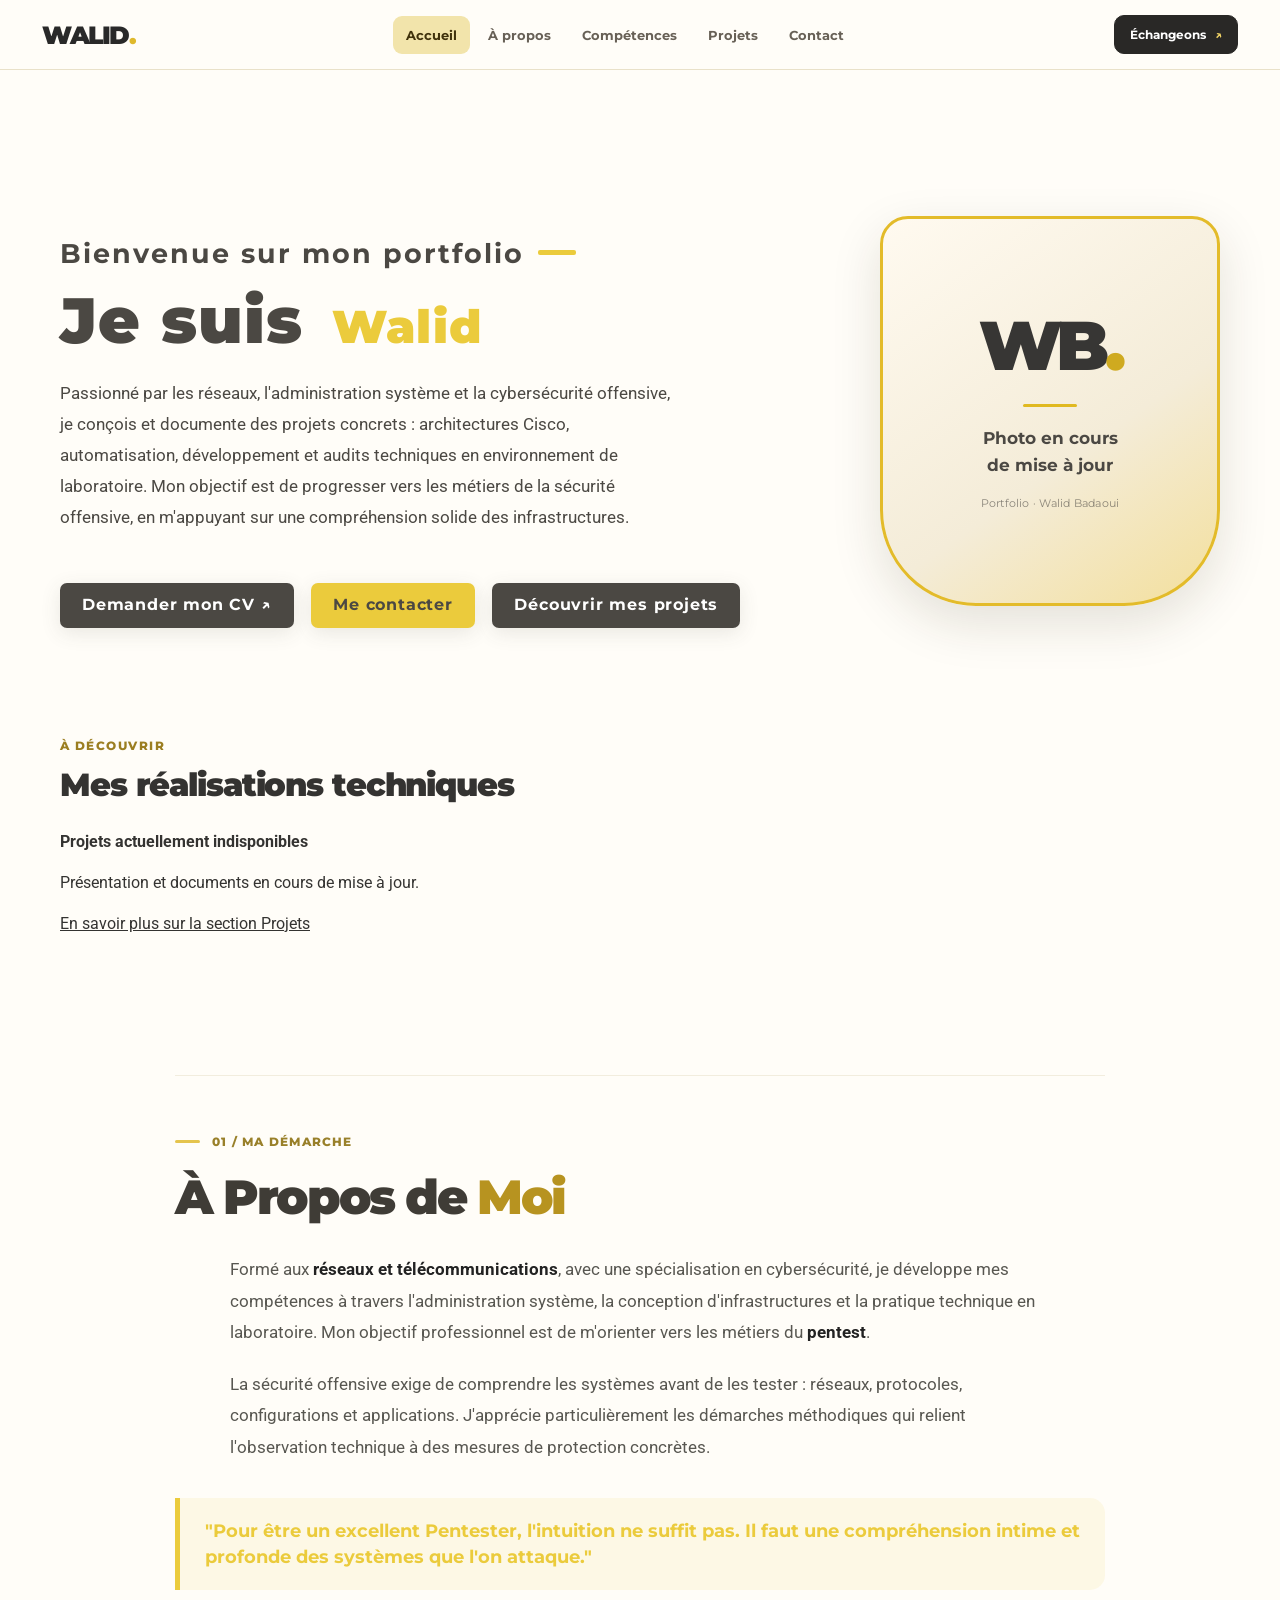
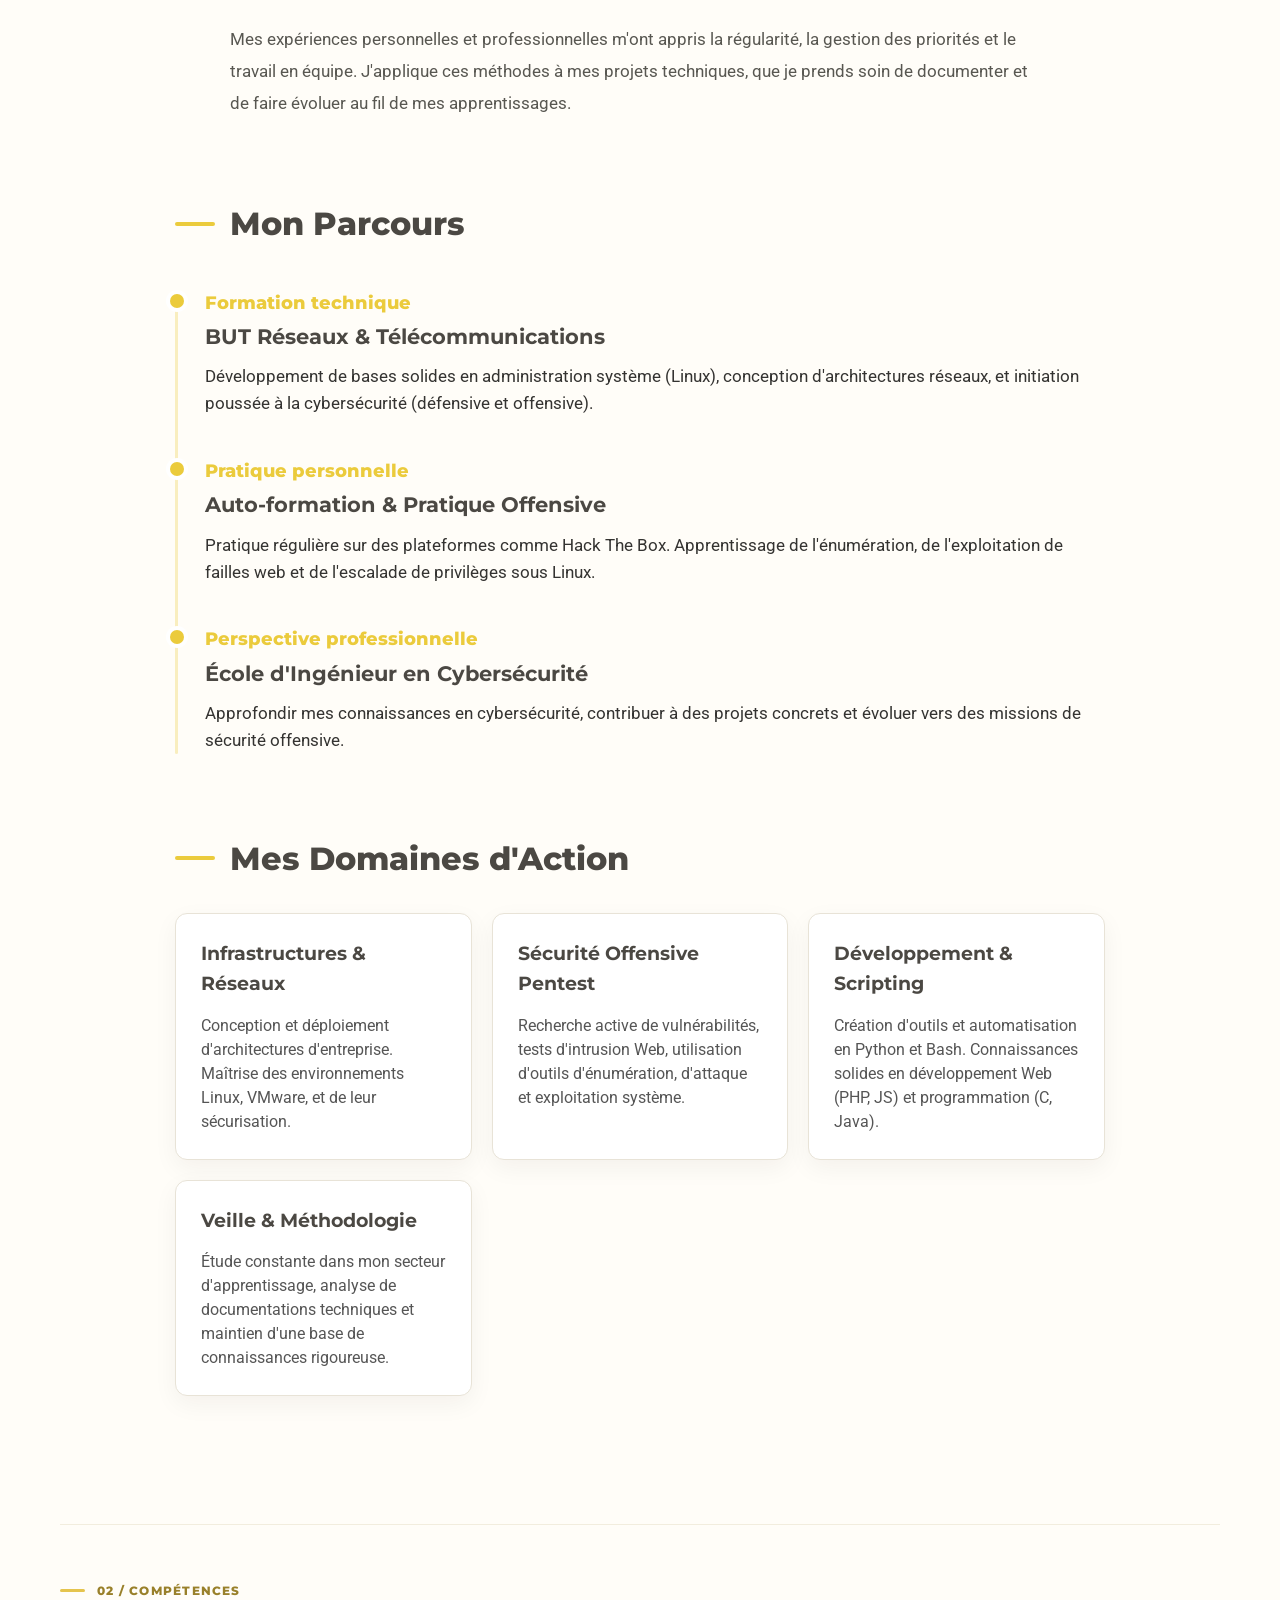
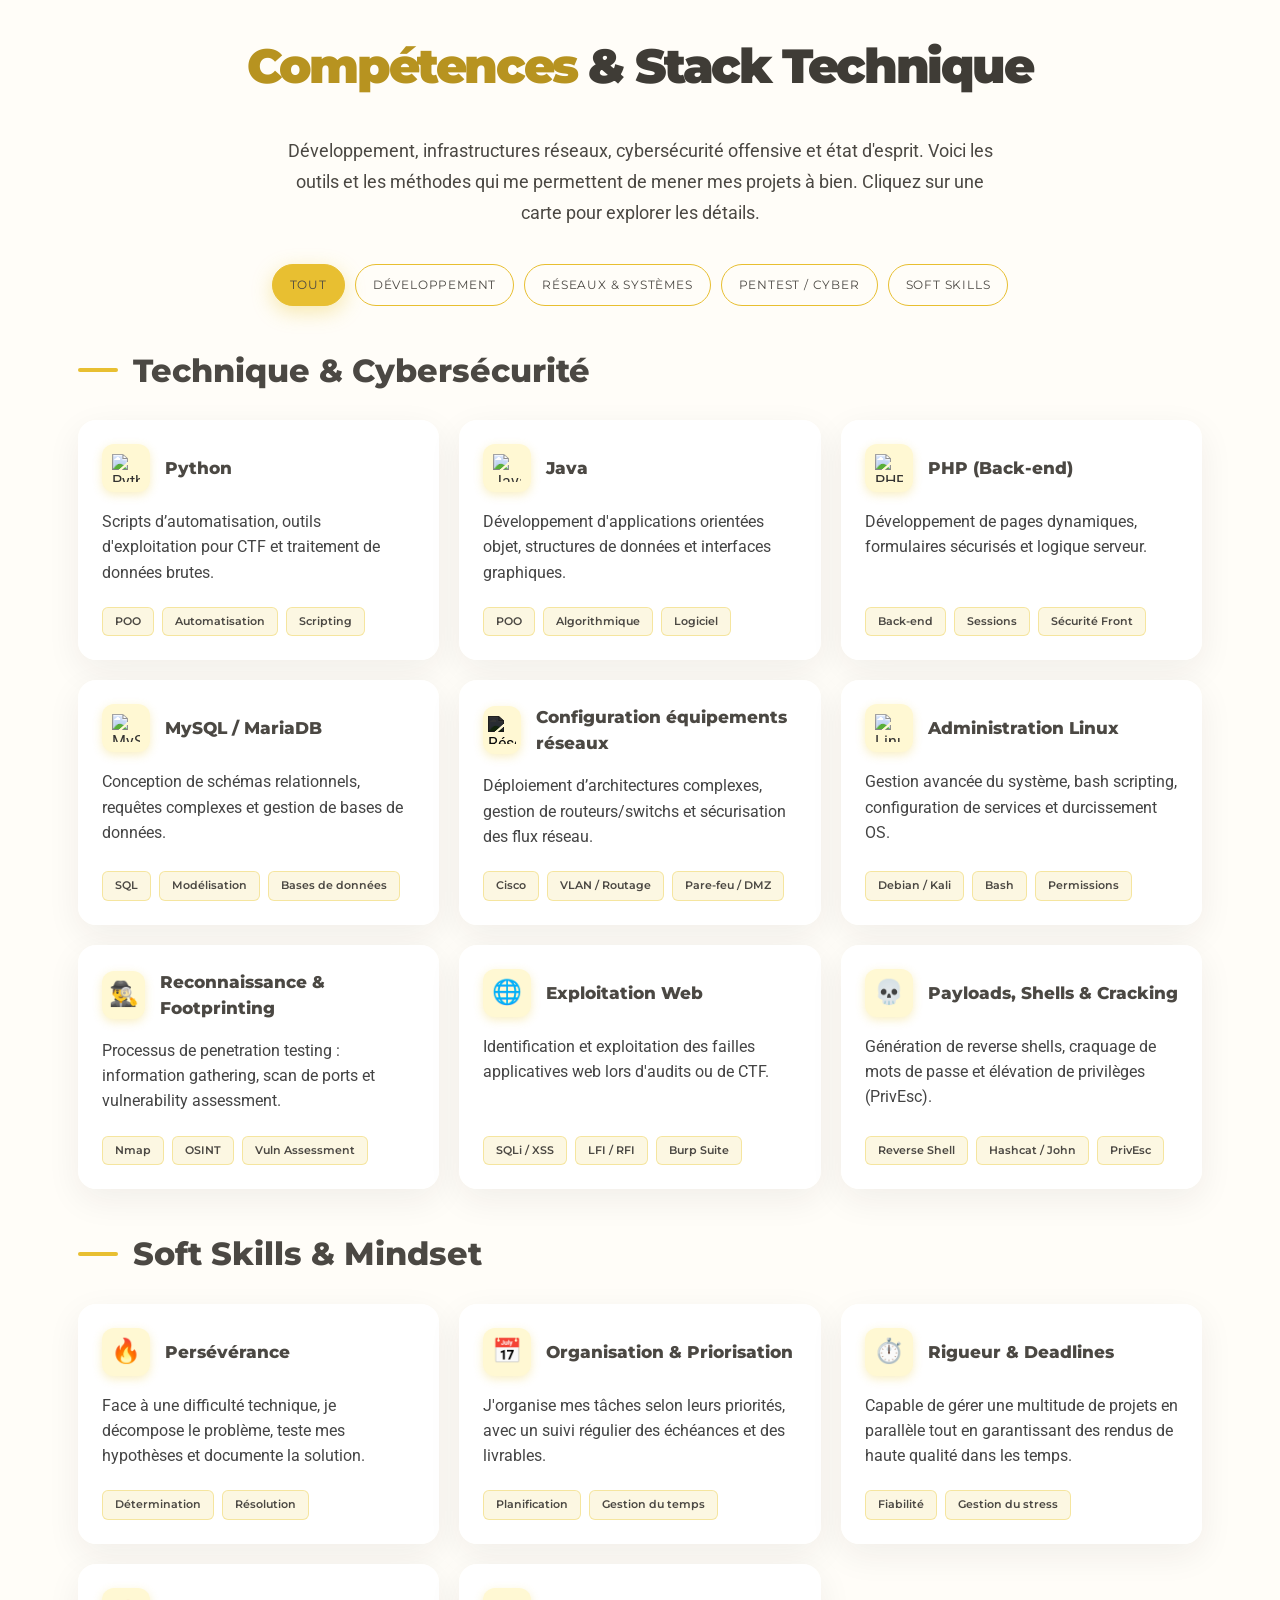
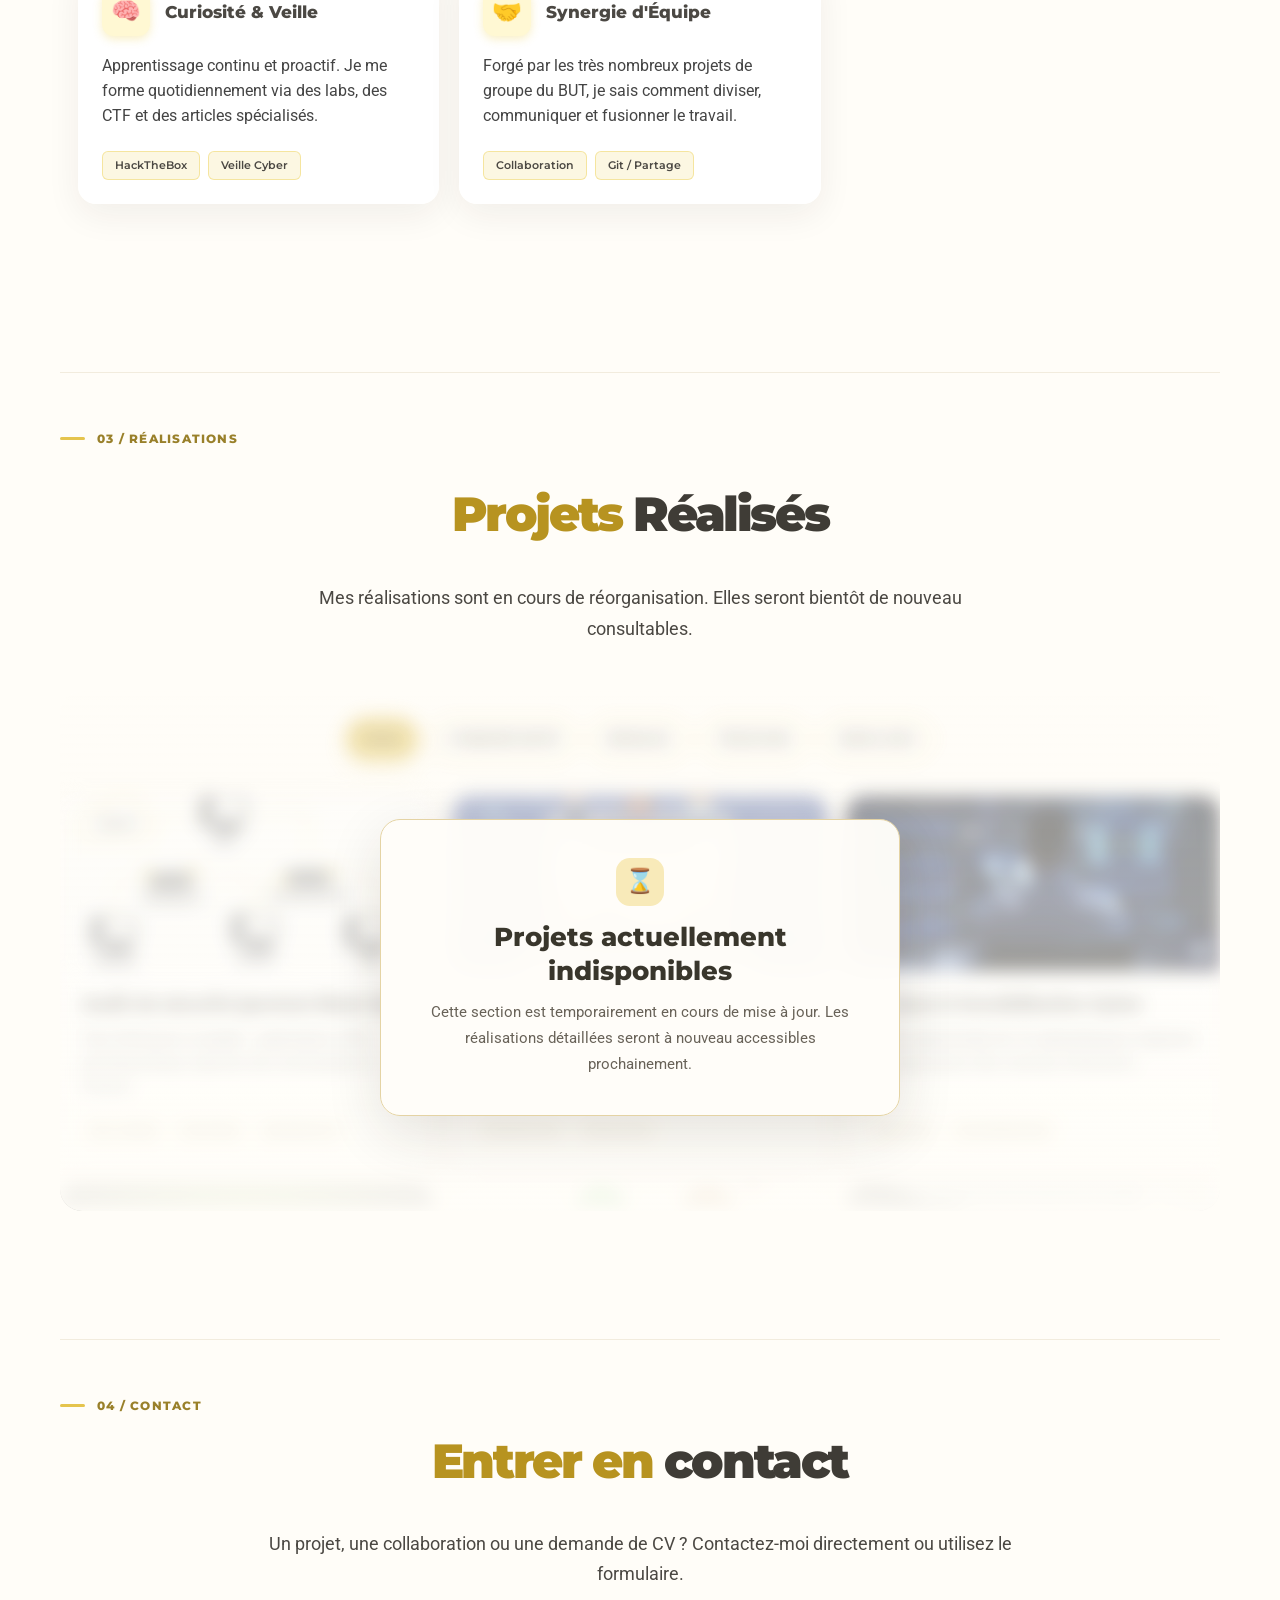
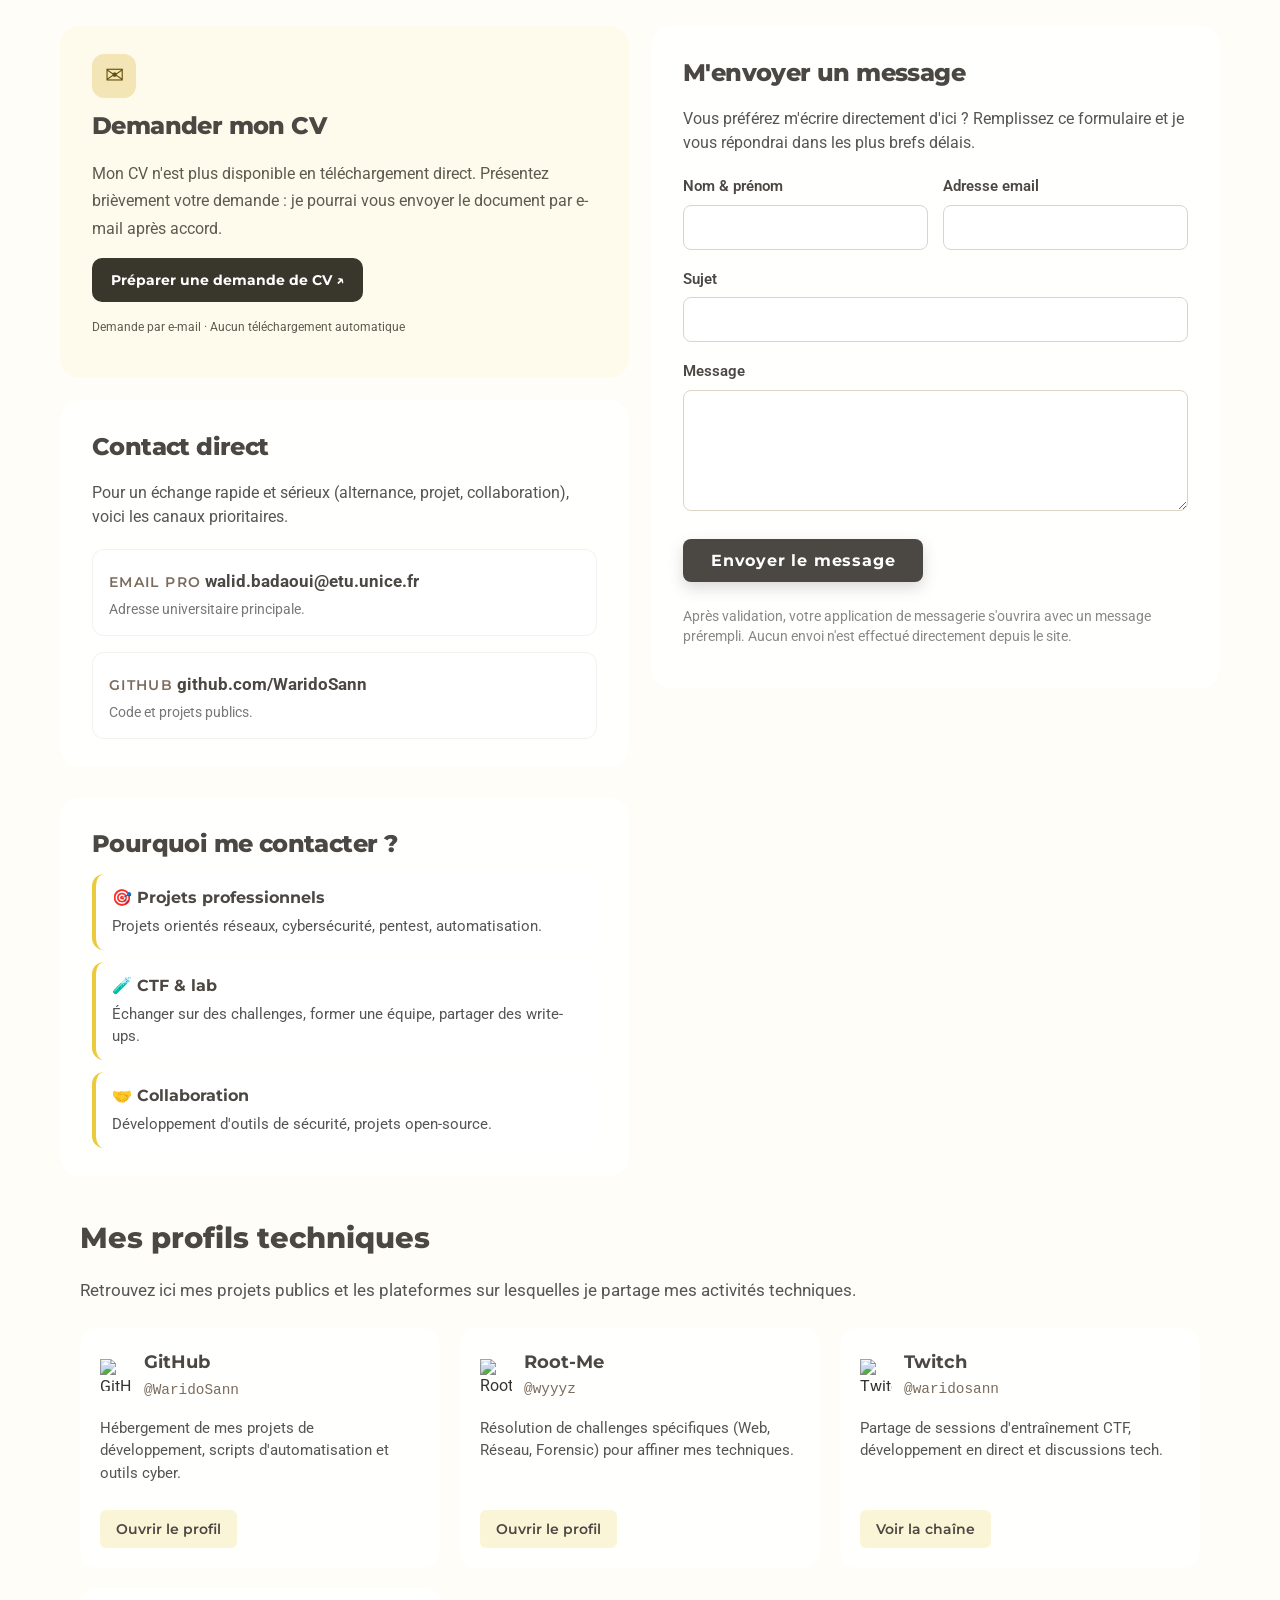
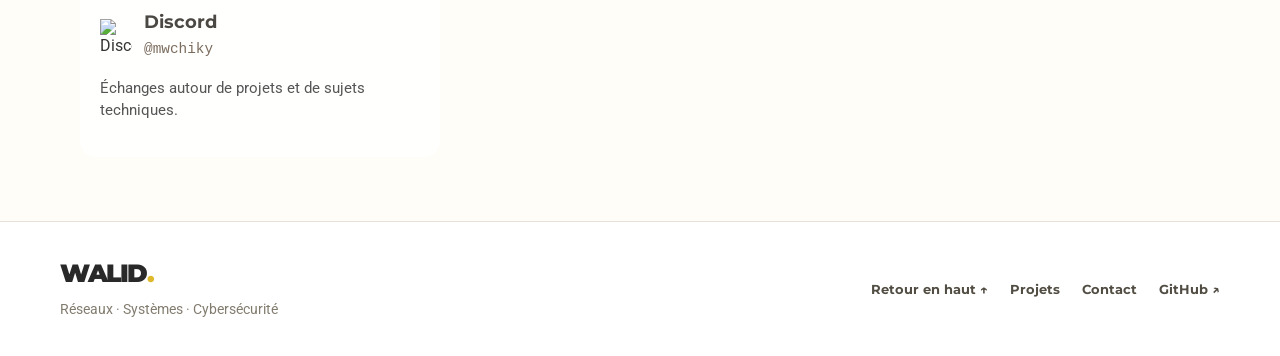
==== commit 5ce23109: "feat: masquer aussi les projets mis en avant sur l'accueil" ====
--- a/index.html
+++ b/index.html
@@ -46,7 +46,14 @@
             </div>
         </section>
     
-<section class="portfolio-home-highlights" aria-labelledby="portfolio-realisations"><div class="portfolio-section-kicker">À découvrir</div><h2 id="portfolio-realisations">Des projets concrets, de la conception au rapport technique</h2><div class="portfolio-highlight-grid"><article class="portfolio-highlight-card"><span class="portfolio-card-number">01 · Sécurité</span><h3>Audit de sécurité en laboratoire</h3><p>Reconnaissance, exploitation, pivot réseau et documentation d'un scénario de pentest.</p><a href="#projets">Explorer le projet →</a></article><article class="portfolio-highlight-card"><span class="portfolio-card-number">02 · Réseaux</span><h3>Architecture d'entreprise sécurisée</h3><p>Segmentation, routage, haute disponibilité et défense en profondeur sur équipements Cisco.</p><a href="#projets">Voir les réalisations →</a></article><article class="portfolio-highlight-card"><span class="portfolio-card-number">03 · Développement</span><h3>Application Android et API REST</h3><p>Scanner réseau, application mobile Java et échange de données avec un back-end PHP.</p><a href="#projets">Consulter les projets →</a></article></div></section>
+<section class="portfolio-home-highlights" aria-labelledby="portfolio-realisations">
+  <div class="portfolio-section-kicker">À découvrir</div>
+  <h2 id="portfolio-realisations">Mes réalisations techniques</h2>
+  <div class="projects-preview-unavailable">
+    <div aria-hidden="true" class="projects-preview-ghost"><span></span><span></span><span></span></div>
+    <div class="projects-preview-label"><strong>Projets actuellement indisponibles</strong><p>Présentation et documents en cours de mise à jour.</p><a href="#projets">En savoir plus sur la section Projets</a></div>
+  </div>
+</section>
 </div>
 </section>
 
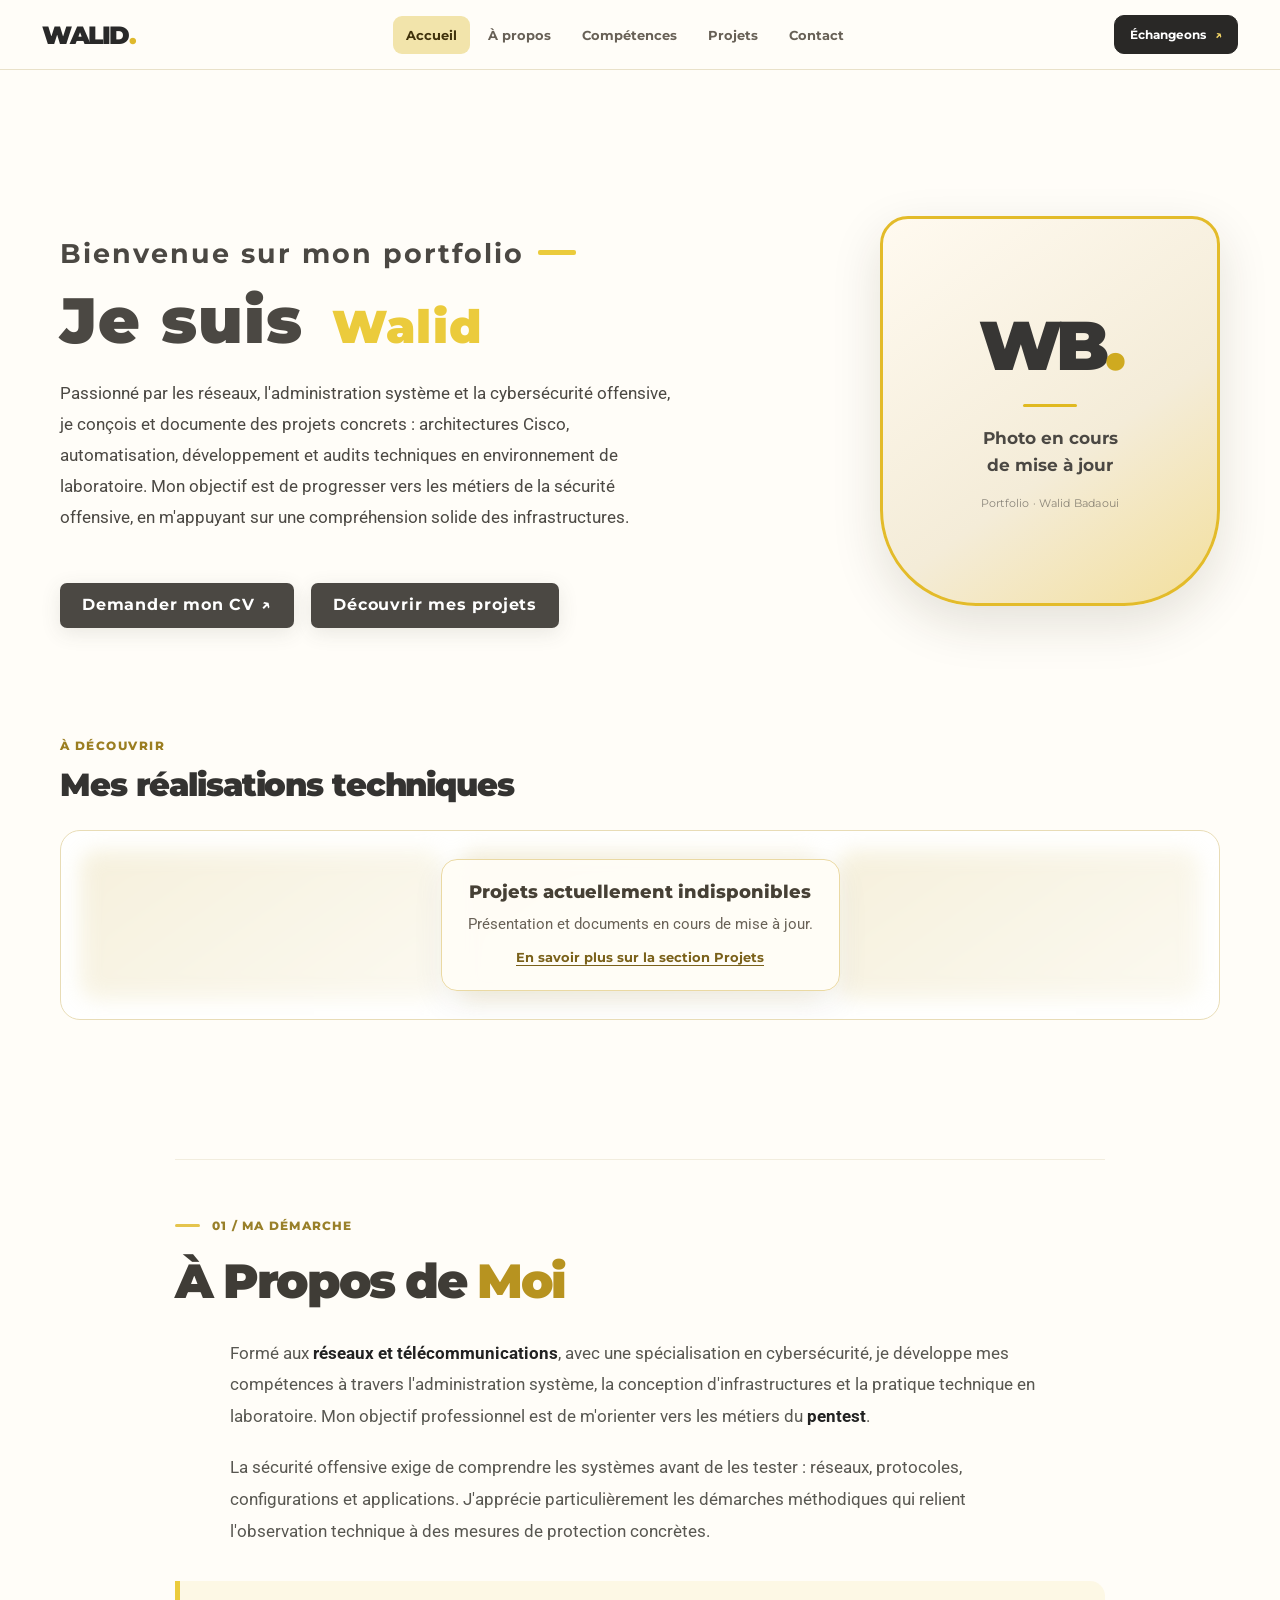
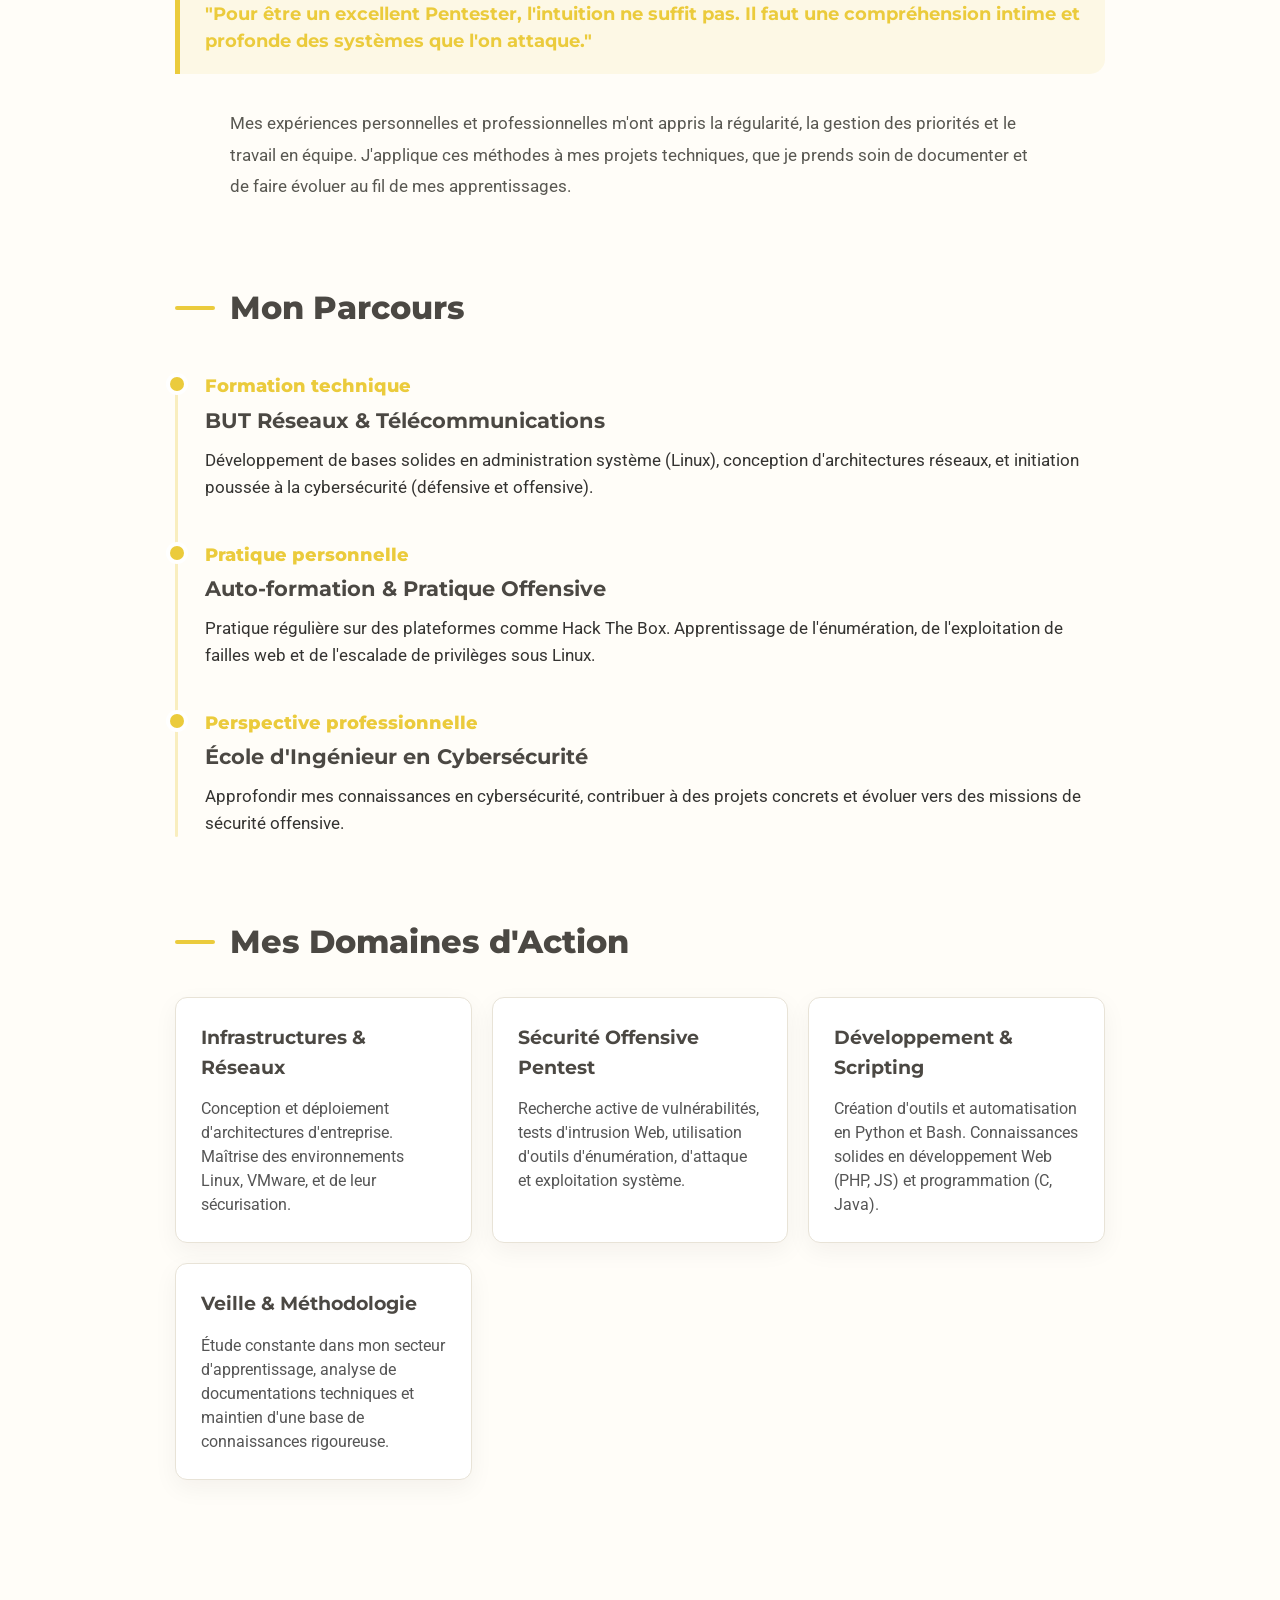
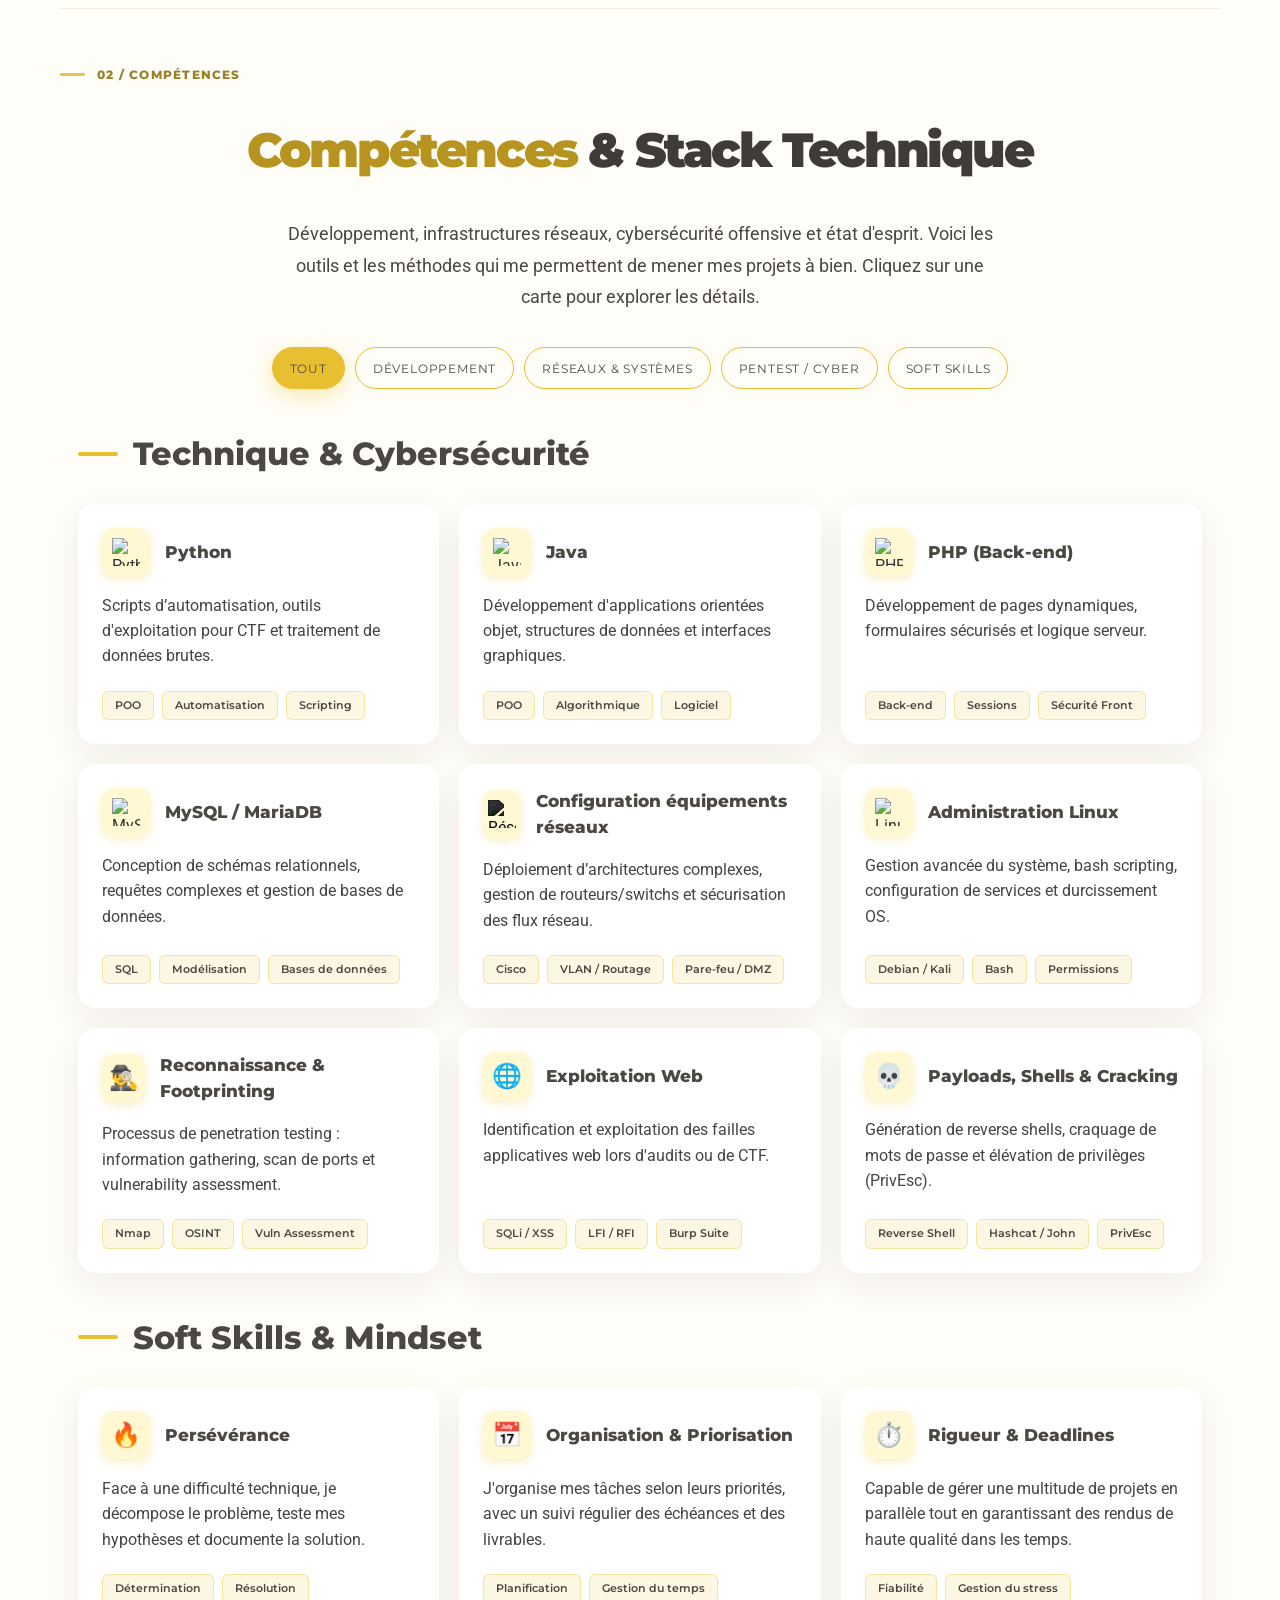
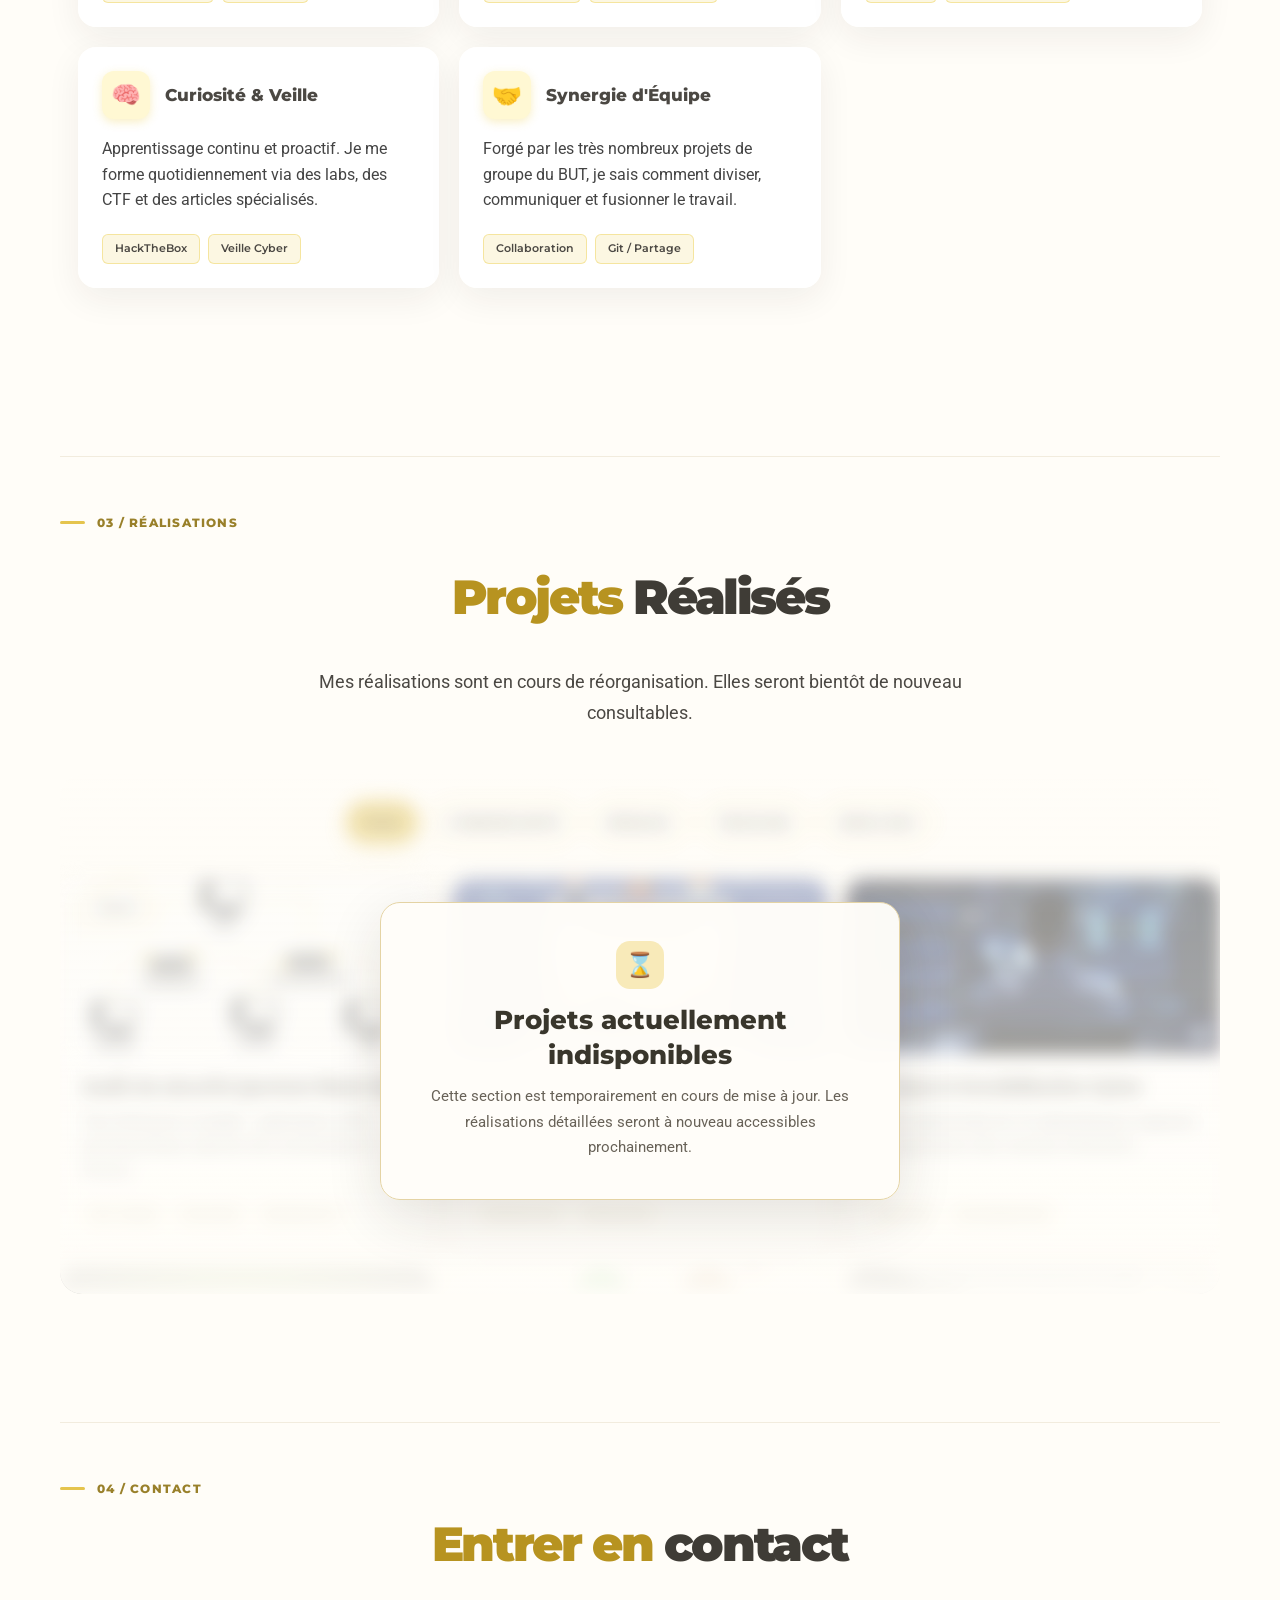
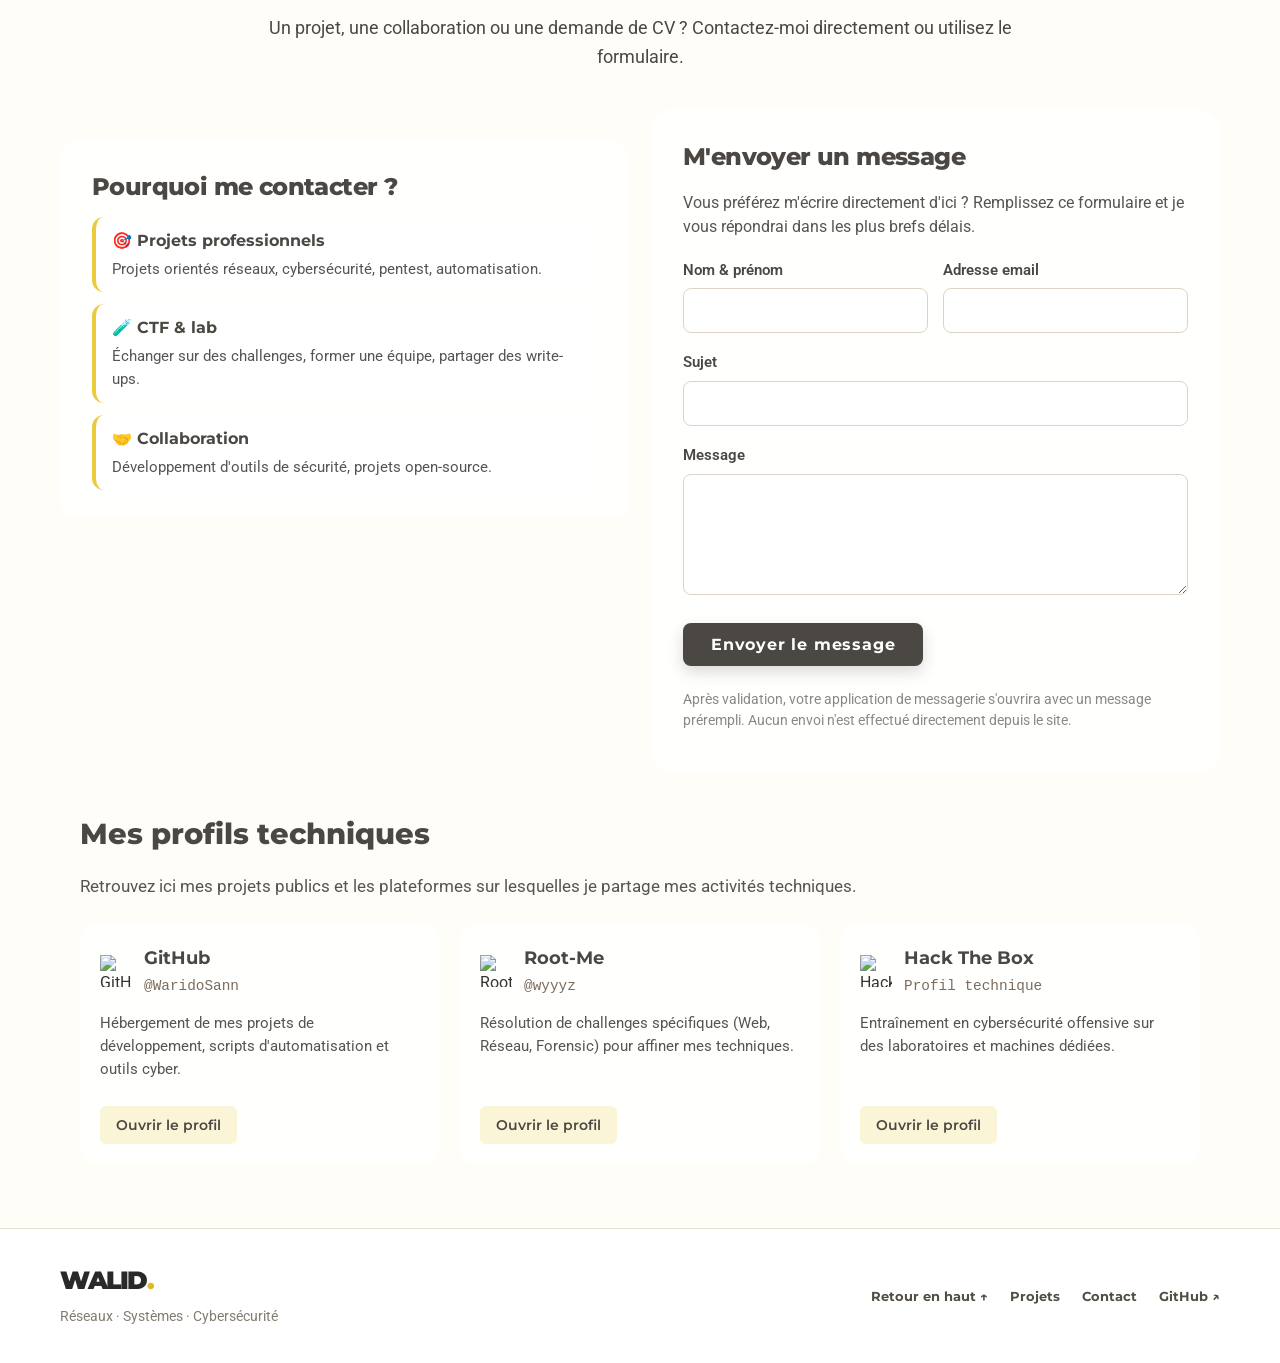
==== commit 5002971a: "refactor: simplifier les contacts et afficher GitHub, Root-Me et Hack The Box" ====
--- a/index.html
+++ b/index.html
@@ -31,7 +31,6 @@
 
                 <nav class="cta" aria-label="Appels à l'action">
                     <a class="btn" href="#contact" id="request-cv-trigger">Demander mon CV ↗</a>
-                    <a class="btn alt" href="#contact">Me contacter</a>
                     <a class="btn" href="#projets">Découvrir mes projets</a>
                 </nav>
             </div>
@@ -503,40 +502,12 @@
     </p>
   </section>
 
-  <section class="contact-main" aria-labelledby="contact-title">
+  <section class="contact-main" aria-label="Formulaire et motifs de contact">
     <div class="contact-left">
-<article class="contact-card cv-request-card" id="cv-request" aria-labelledby="cv-request-title">
-  <div class="cv-request-icon" aria-hidden="true">✉</div>
-  <h2 id="cv-request-title">Demander mon CV</h2>
-  <p>Mon CV n'est plus disponible en téléchargement direct. Présentez brièvement votre demande : je pourrai vous envoyer le document par e-mail après accord.</p>
-  <button type="button" class="cv-request-action" id="request-cv-contact">Préparer une demande de CV ↗</button>
-  <p class="cv-request-caption">Demande par e-mail · Aucun téléchargement automatique</p>
-</article>
-
-
-      <article class="contact-card contact-direct">
-        <h2 id="contact-title">Contact direct</h2>
-        <p class="contact-lead">
-          Pour un échange rapide et sérieux (alternance, projet, collaboration), voici les
-          canaux prioritaires.
-        </p>
-
-        <div class="contact-direct-grid">
-          <div class="direct-item">
-            <span class="direct-label">Email Pro</span>
-            <a href="mailto:walid.badaoui@etu.unice.fr" class="direct-value">
-              walid.badaoui@etu.unice.fr
-            </a>
-            <p class="direct-note">Adresse universitaire principale.</p>
-          </div>
-
-          <div class="direct-item">
-            <span class="direct-label">GitHub</span>
-            <a href="https://github.com/WaridoSann" class="direct-value" target="_blank" rel="noopener noreferrer">github.com/WaridoSann</a>
-            <p class="direct-note">Code et projets publics.</p>
-          </div>
-        </div>
-      </article>
+
+
+
+      
 
       <article class="contact-card contact-reasons">
         <h2>Pourquoi me contacter ?</h2>
@@ -559,7 +530,7 @@
 
     <div class="contact-right">
       <article class="contact-card contact-form-card">
-        <h2>M'envoyer un message</h2>
+        <h2 id="contact-title">M'envoyer un message</h2>
         <p class="contact-lead">
           Vous préférez m'écrire directement d'ici ? Remplissez ce formulaire et je vous répondrai dans les plus brefs délais.
         </p>
@@ -631,29 +602,21 @@
         </div>
         <p>Résolution de challenges spécifiques (Web, Réseau, Forensic) pour affiner mes techniques.</p>
         <a href="https://www.root-me.org/wyyyz" target="_blank" class="social-link" rel="noopener noreferrer">Ouvrir le profil</a>
-      </article>
-
-      <article class="social-card">
-        <div class="social-header">
-          <img src="https://cdn.jsdelivr.net/gh/simple-icons/simple-icons/icons/twitch.svg" alt="Twitch">
-          <div>
-            <h3>Twitch</h3>
-            <span class="social-handle">@waridosann</span>
-          </div>
-        </div>
-        <p>Partage de sessions d'entraînement CTF, développement en direct et discussions tech.</p>
-        <a href="https://www.twitch.tv/waridosann" target="_blank" class="social-link" rel="noopener noreferrer">Voir la chaîne</a>
-      </article>
-      <article class="social-card">
-        <div class="social-header">
-          <img src="https://cdn.jsdelivr.net/gh/simple-icons/simple-icons/icons/discord.svg" alt="Discord">
-          <div>
-            <h3>Discord</h3>
-            <span class="social-handle">@mwchiky</span>
-          </div>
-        </div>
-        <p>Échanges autour de projets et de sujets techniques.</p>
-      </article>
+      </article>
+      <article class="social-card">
+        <div class="social-header">
+          <img src="https://cdn.jsdelivr.net/gh/simple-icons/simple-icons/icons/hackthebox.svg" alt="Hack The Box">
+          <div>
+            <h3>Hack The Box</h3>
+            <span class="social-handle">Profil technique</span>
+          </div>
+        </div>
+        <p>Entraînement en cybersécurité offensive sur des laboratoires et machines dédiées.</p>
+        <a href="https://profile.hackthebox.com/profile/019e69ad-7101-71ad-b5eb-6ab0eeb920a7" target="_blank" class="social-link" rel="noopener noreferrer">Ouvrir le profil</a>
+      </article>
+
+      
+      
     </div>
   </section>
 
--- a/onepage.css
+++ b/onepage.css
@@ -1977,3 +1977,14 @@
   .onepage-section--projets .projects-locked-overlay{padding:65px 12px 24px}
   .onepage-section--projets .projects-locked-message{padding:24px}
 }
+
+
+/* Accueil — aperçu des projets temporairement masqué */
+.projects-preview-unavailable{position:relative;overflow:hidden;border-radius:20px;min-height:190px;background:rgba(255,255,255,.85);border:1px solid #e8dcb6;display:flex;align-items:center;justify-content:center;text-align:center;padding:24px}
+.projects-preview-ghost{position:absolute;display:grid;grid-template-columns:repeat(3,1fr);gap:18px;inset:20px;filter:blur(10px);opacity:.24;pointer-events:none}
+.projects-preview-ghost span{background:linear-gradient(145deg,#d8c16f,#f0e6c1);border-radius:16px}
+.projects-preview-label{position:relative;z-index:1;max-width:540px;padding:20px 26px;border-radius:16px;background:rgba(255,253,247,.94);border:1px solid #ead9a3;box-shadow:0 12px 32px rgba(54,44,21,.07)}
+.projects-preview-label strong{display:block;font:800 1.15rem Montserrat,sans-serif;color:#464035}
+.projects-preview-label p{font-size:.91rem;color:#696257;line-height:1.55;margin:10px 0}
+.projects-preview-label a{display:inline-block;font:700 .81rem Montserrat,sans-serif;color:#7a611a;text-underline-offset:3px;margin-top:2px}
+@media(max-width:760px){.projects-preview-unavailable{min-height:160px;padding:14px}.projects-preview-ghost{grid-template-columns:1fr}.projects-preview-ghost span:not(:first-child){display:none}.projects-preview-label{padding:22px 12px}}
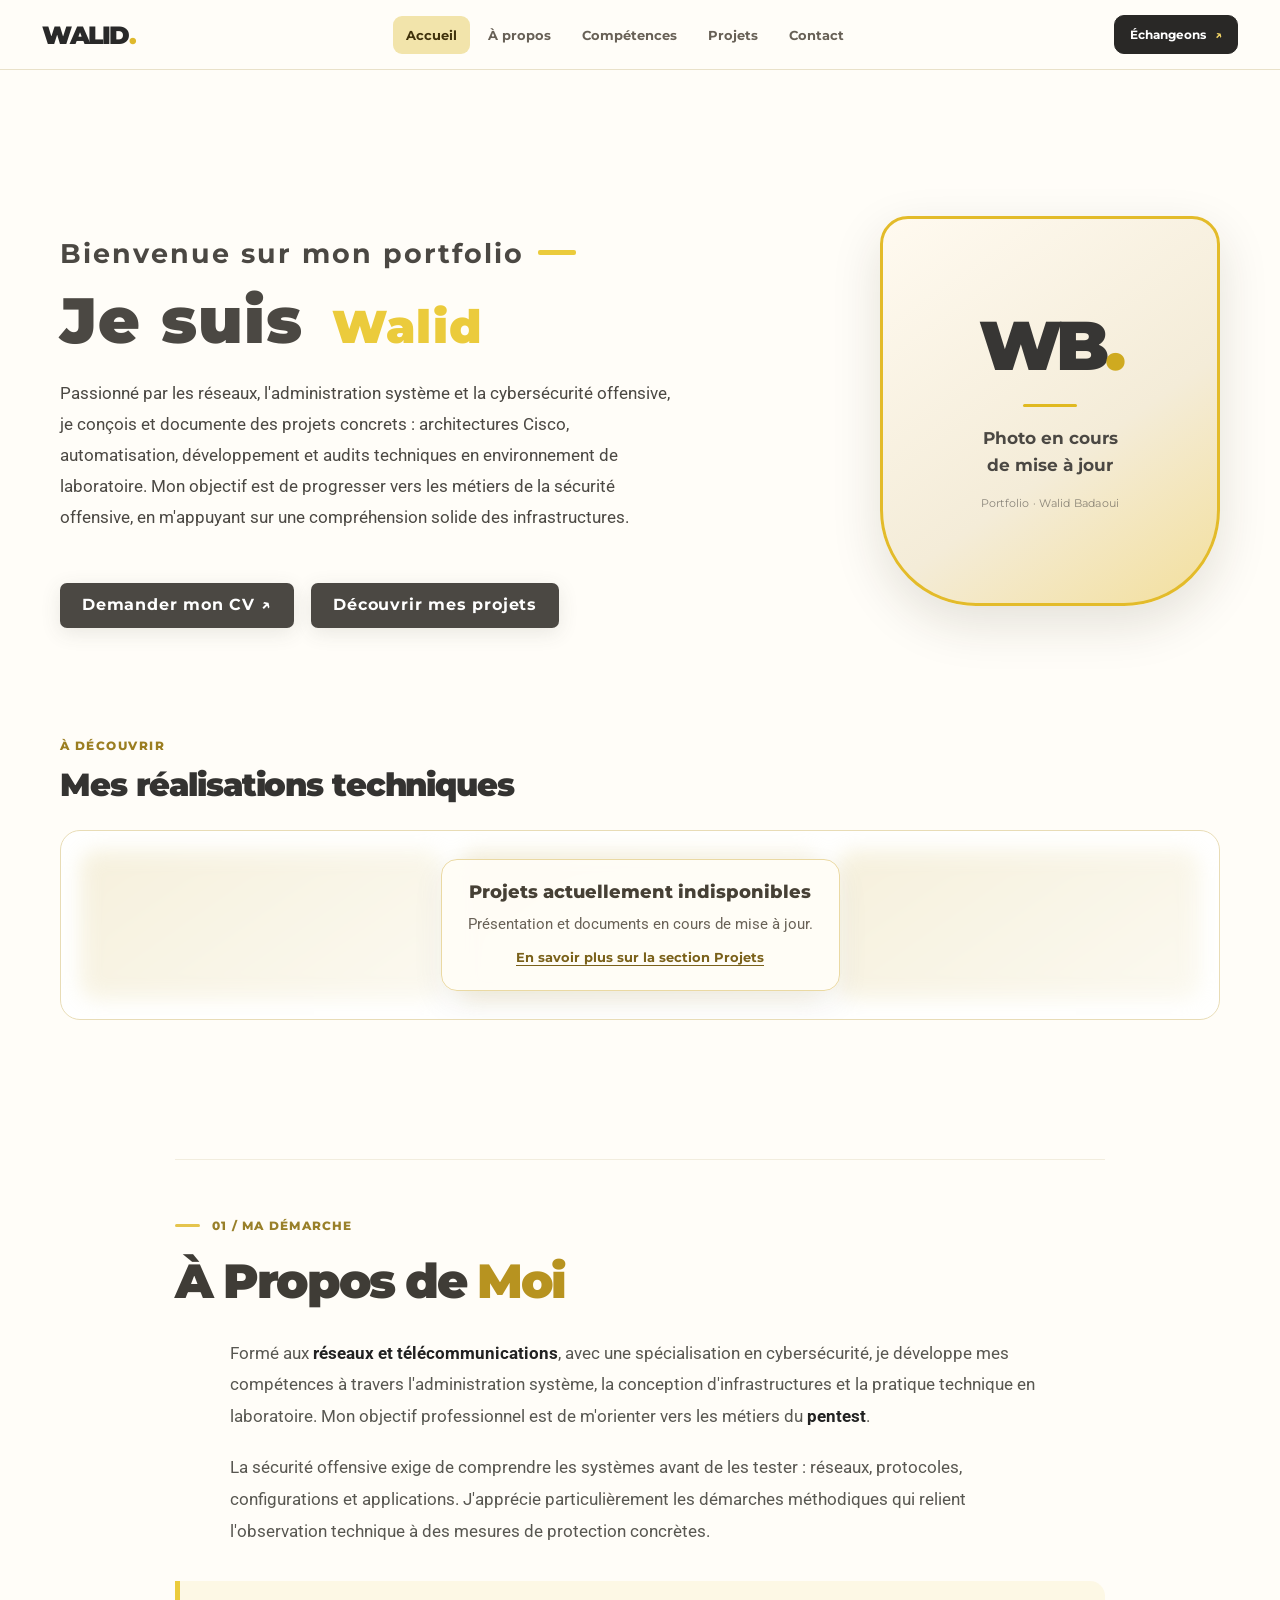
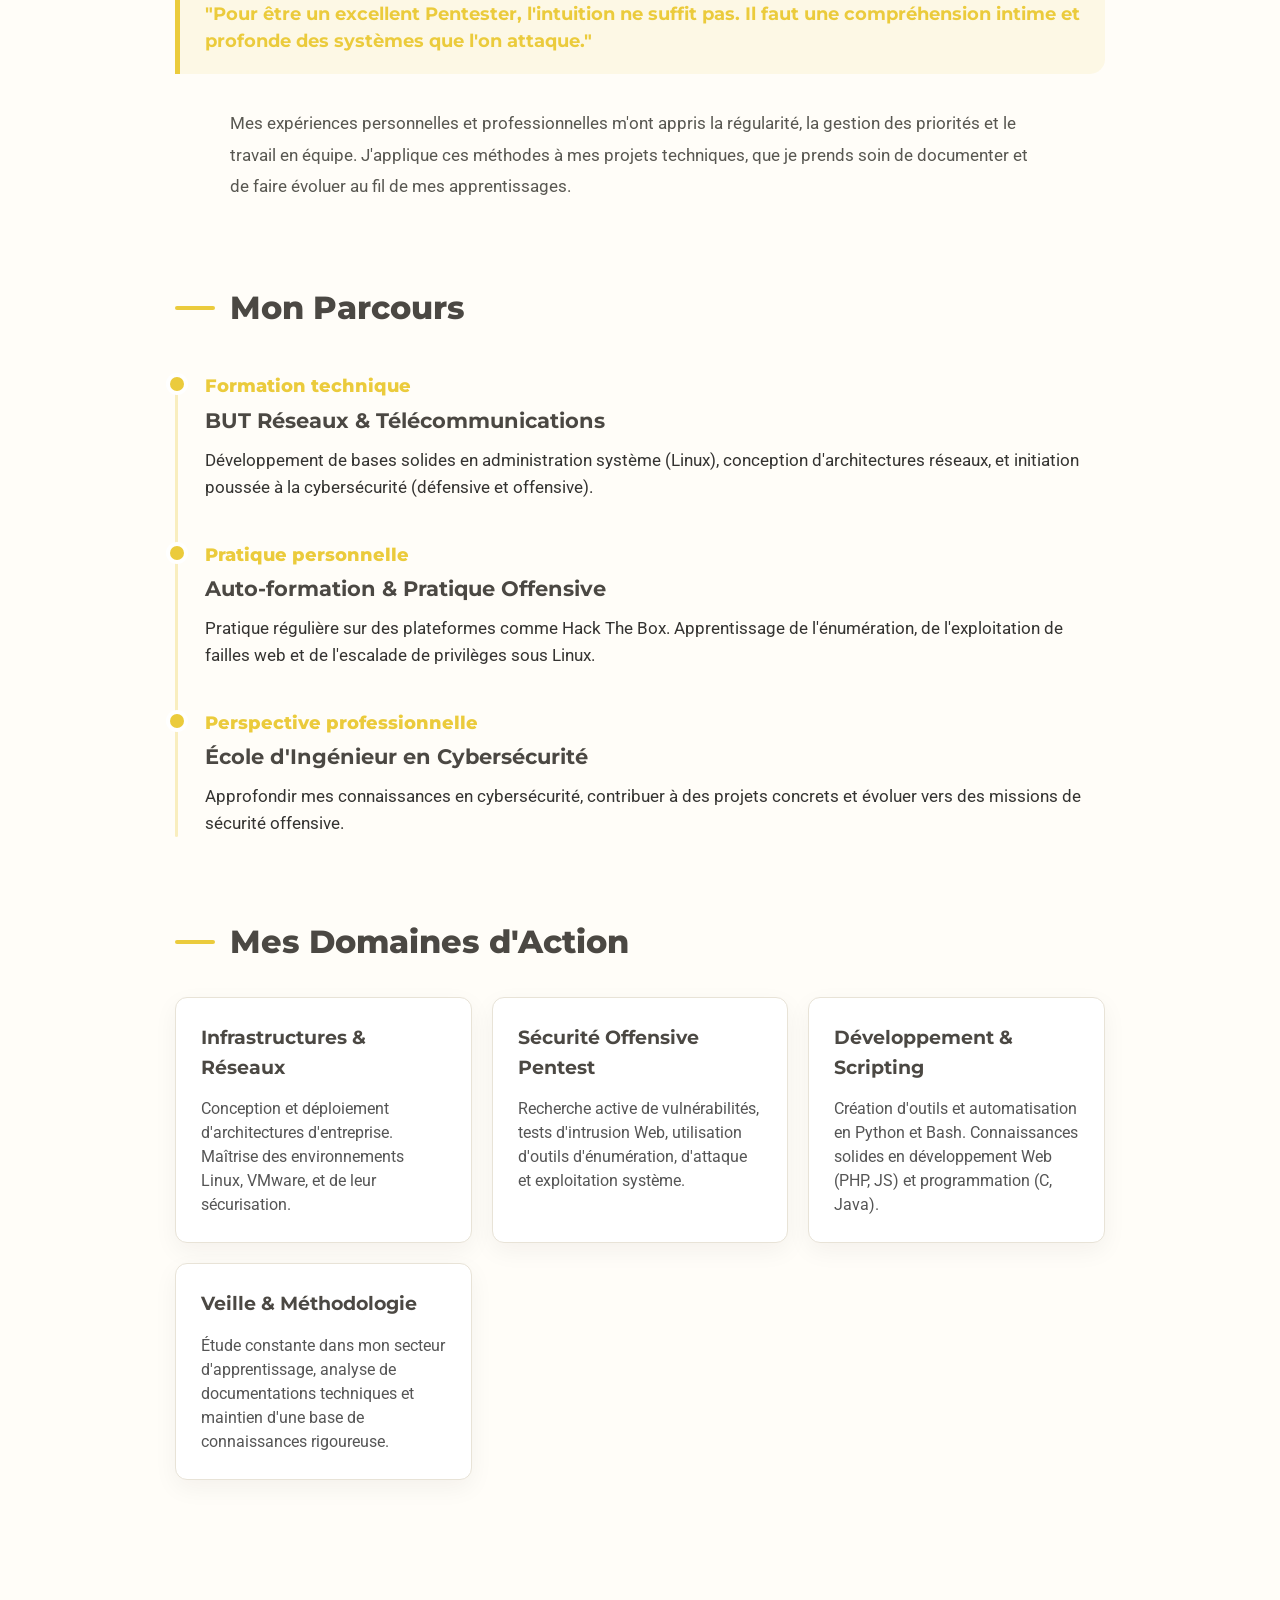
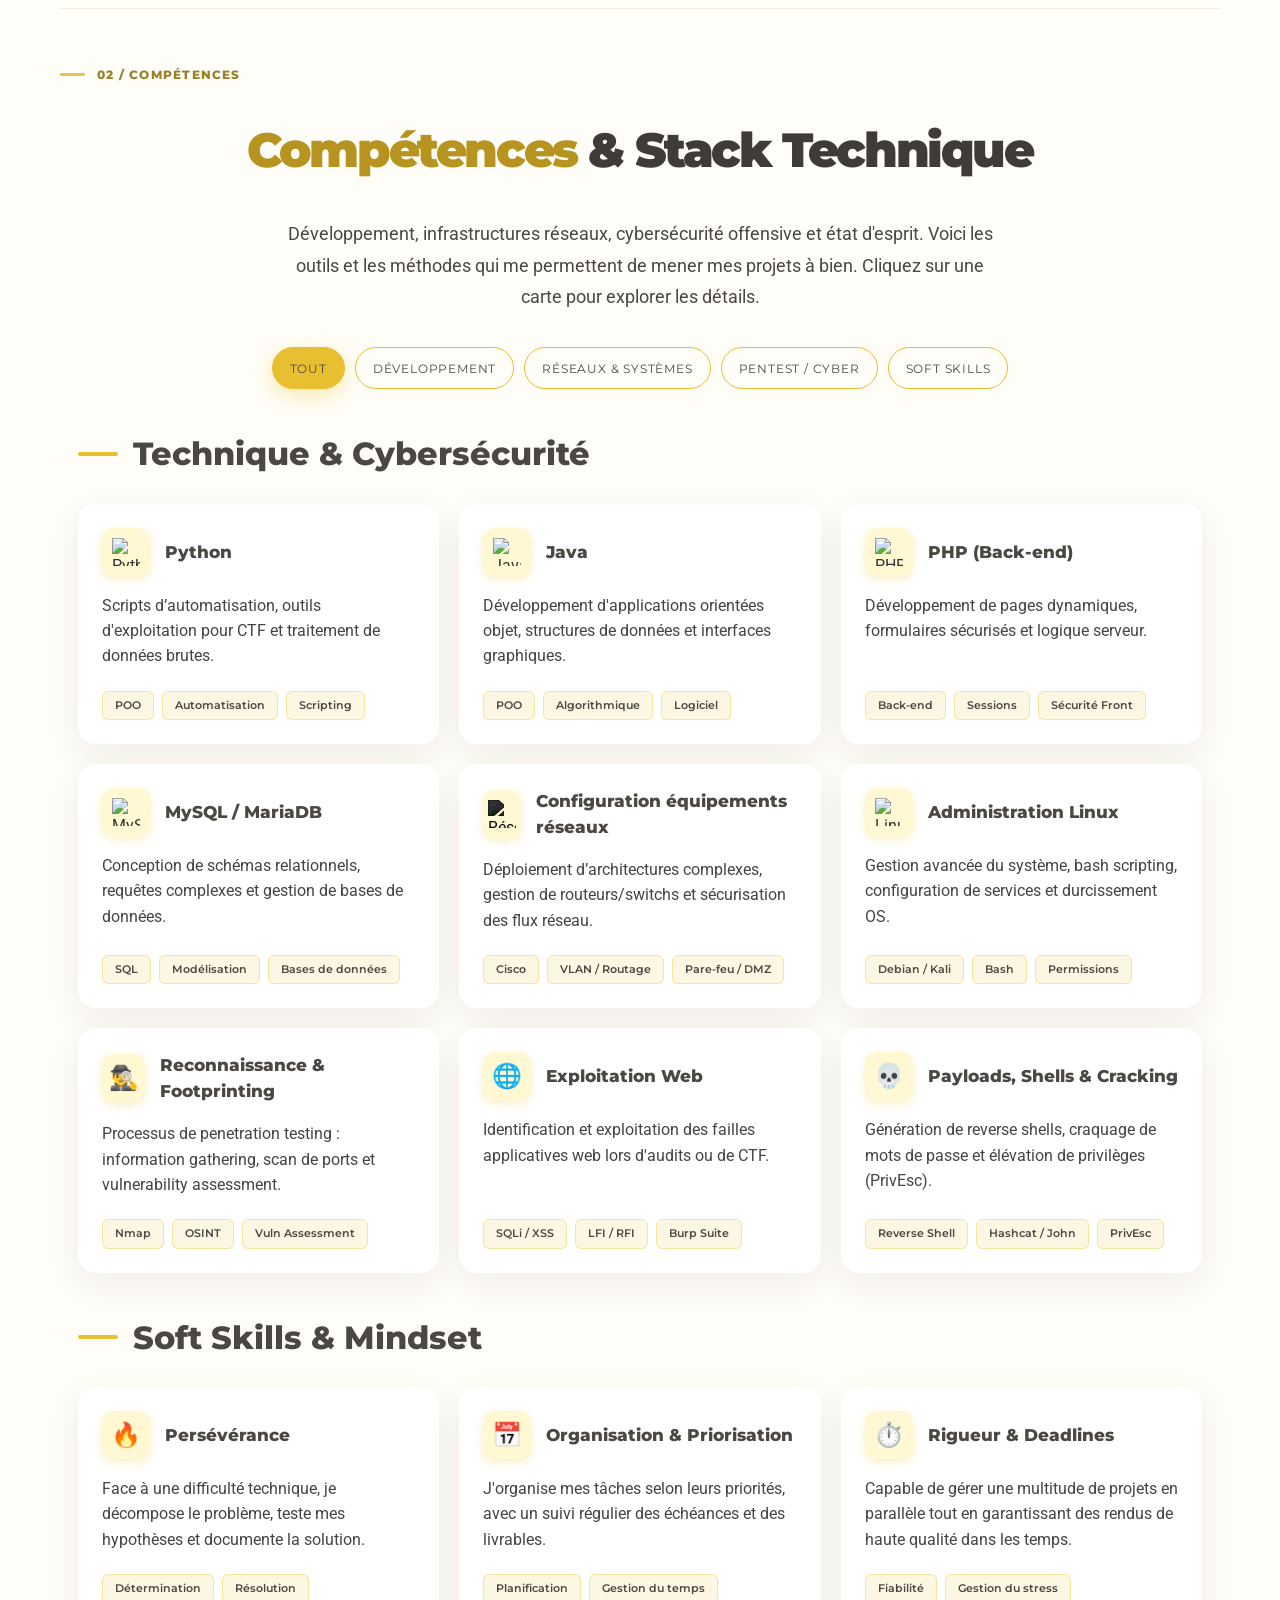
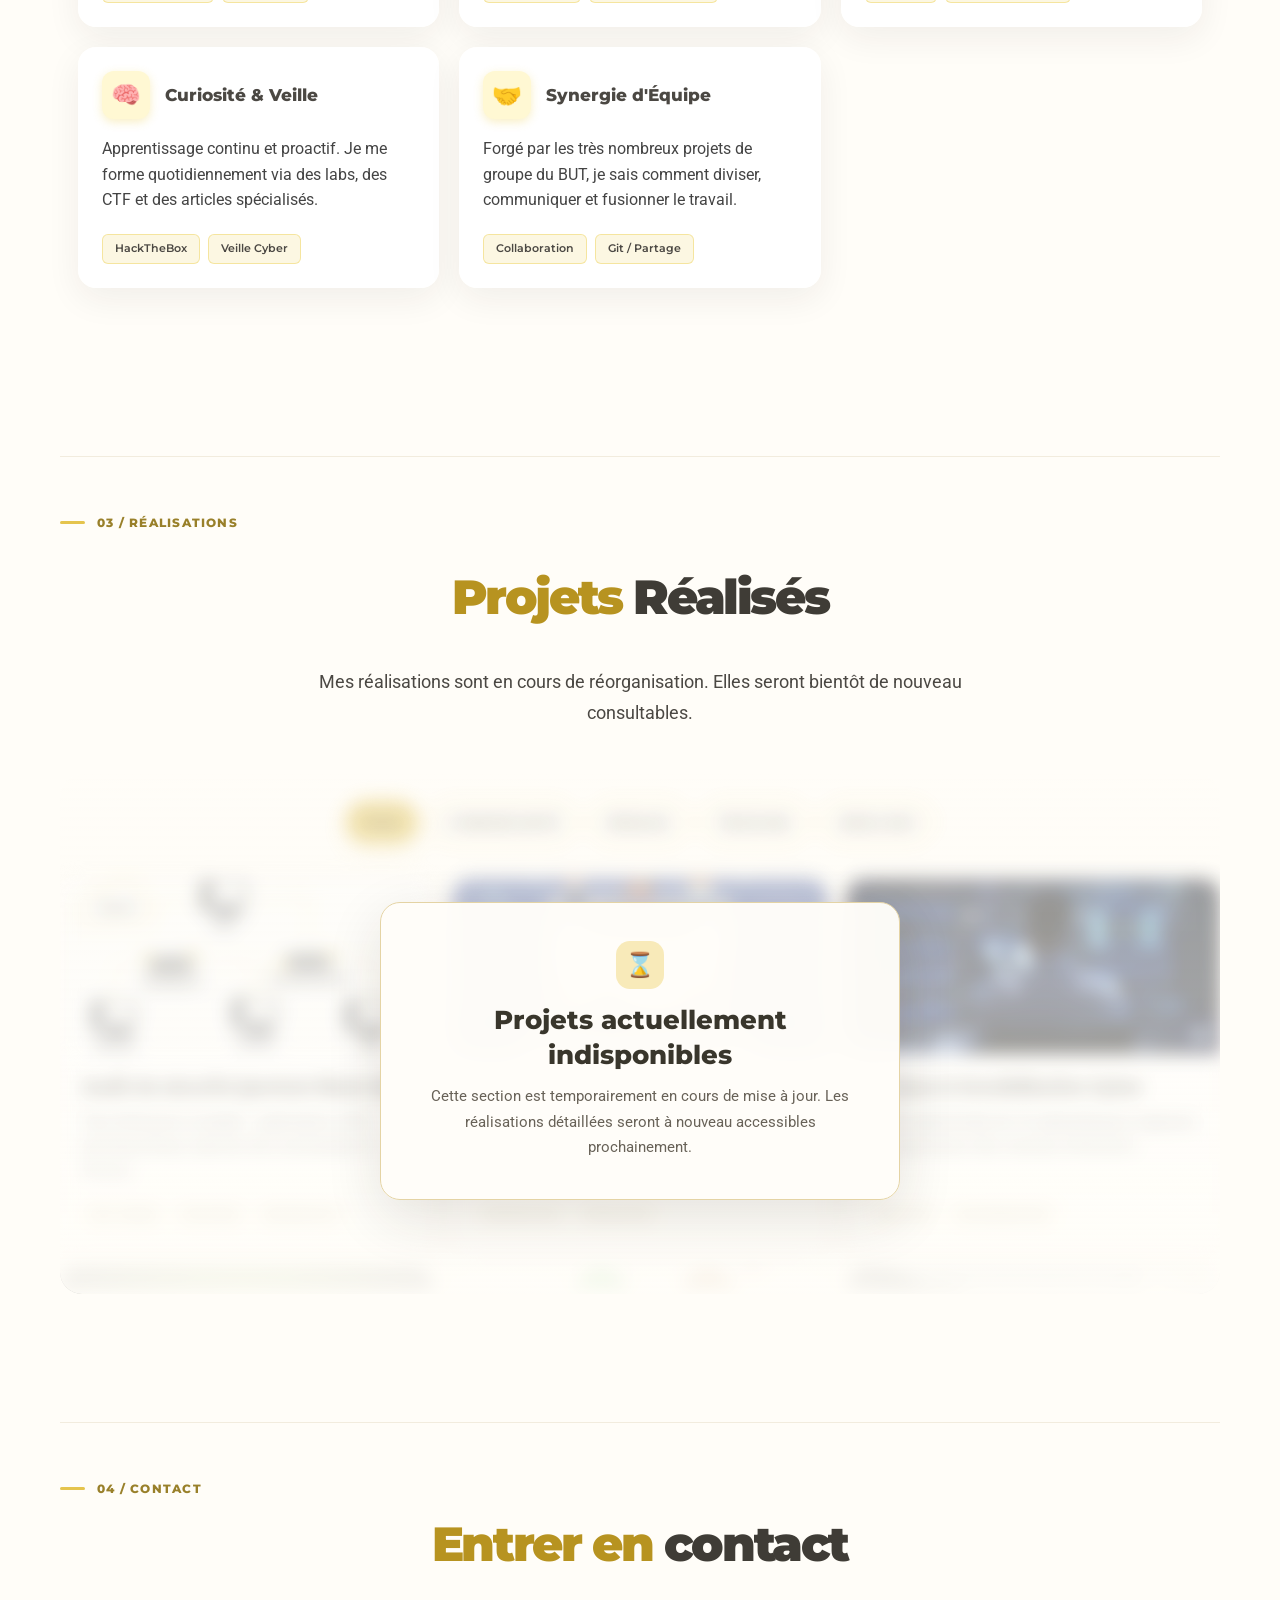
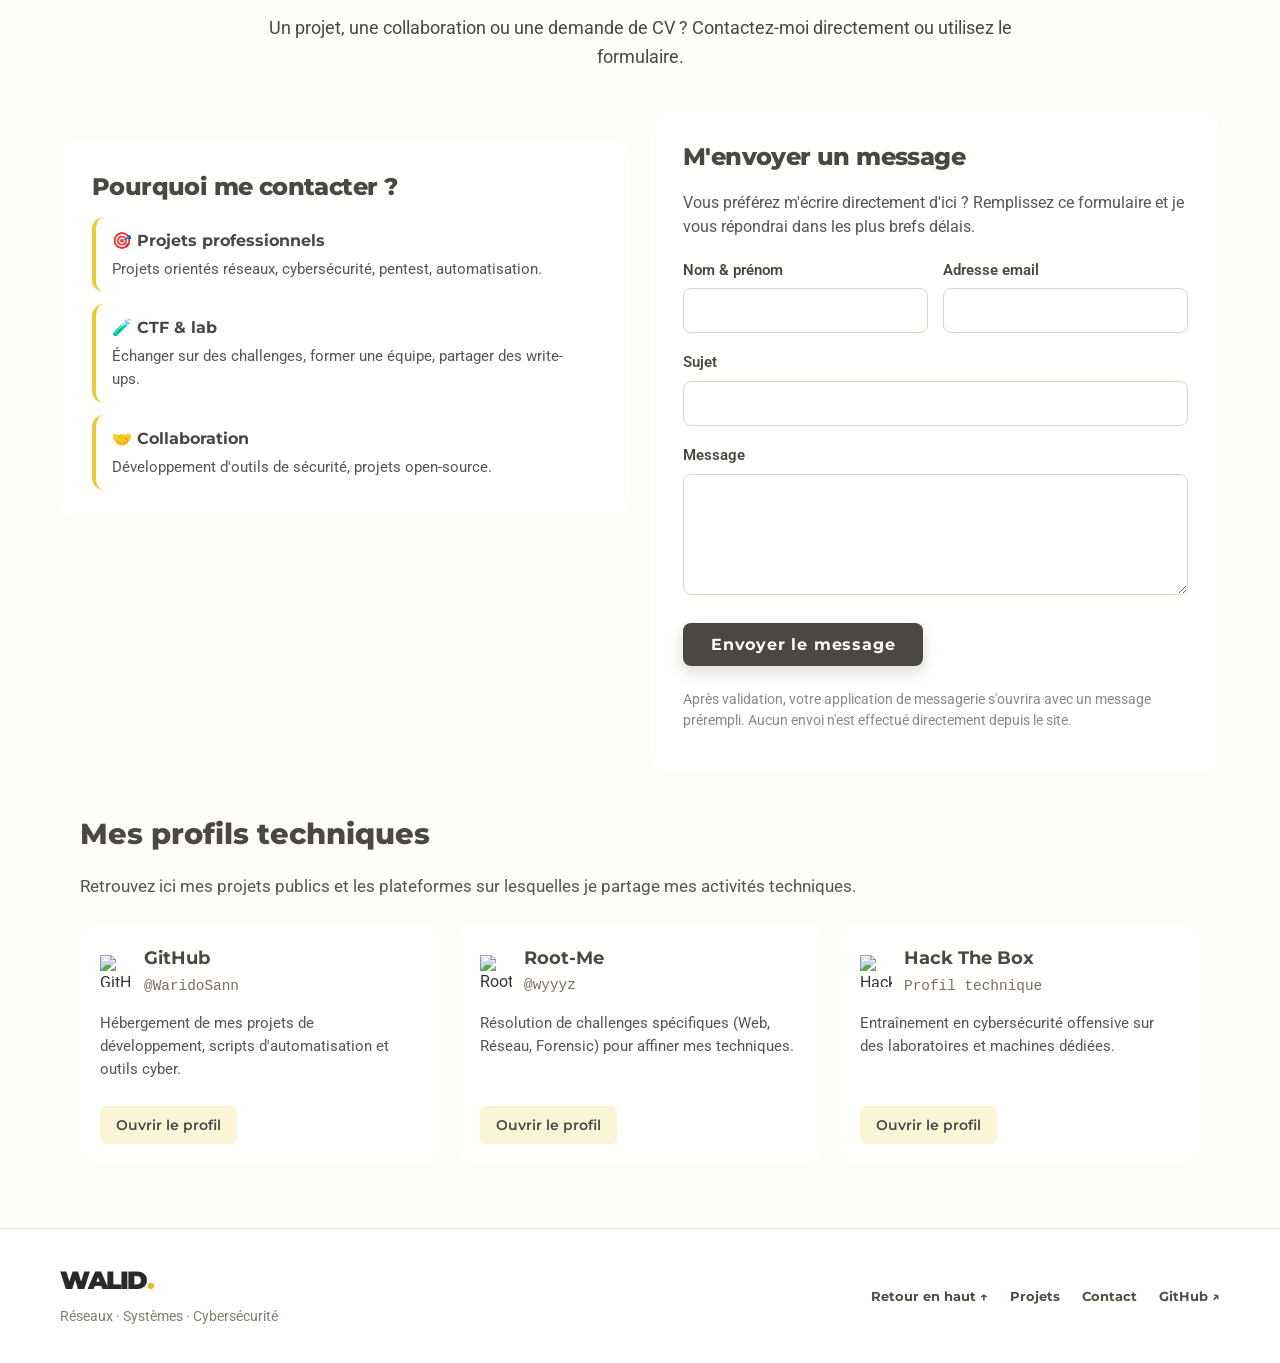
==== commit 39bfc5fa: "fix: faire pointer Échangeons vers la section Contact" ====
--- a/index.html
+++ b/index.html
@@ -11,7 +11,7 @@
        <a href="#projets">Projets</a>
        <a href="#contact">Contact</a>
     </nav>
-    <a class="header-cta" href="mailto:walid.badaoui@etu.unice.fr">Échangeons <span aria-hidden="true">↗</span></a>
+    <a class="header-cta" href="#contact">Échangeons <span aria-hidden="true">↗</span></a>
   </div>
 </header><main id="main-content"><section id="accueil" class="onepage-section onepage-section--accueil" aria-label="Accueil">
 <div class="section-shell">
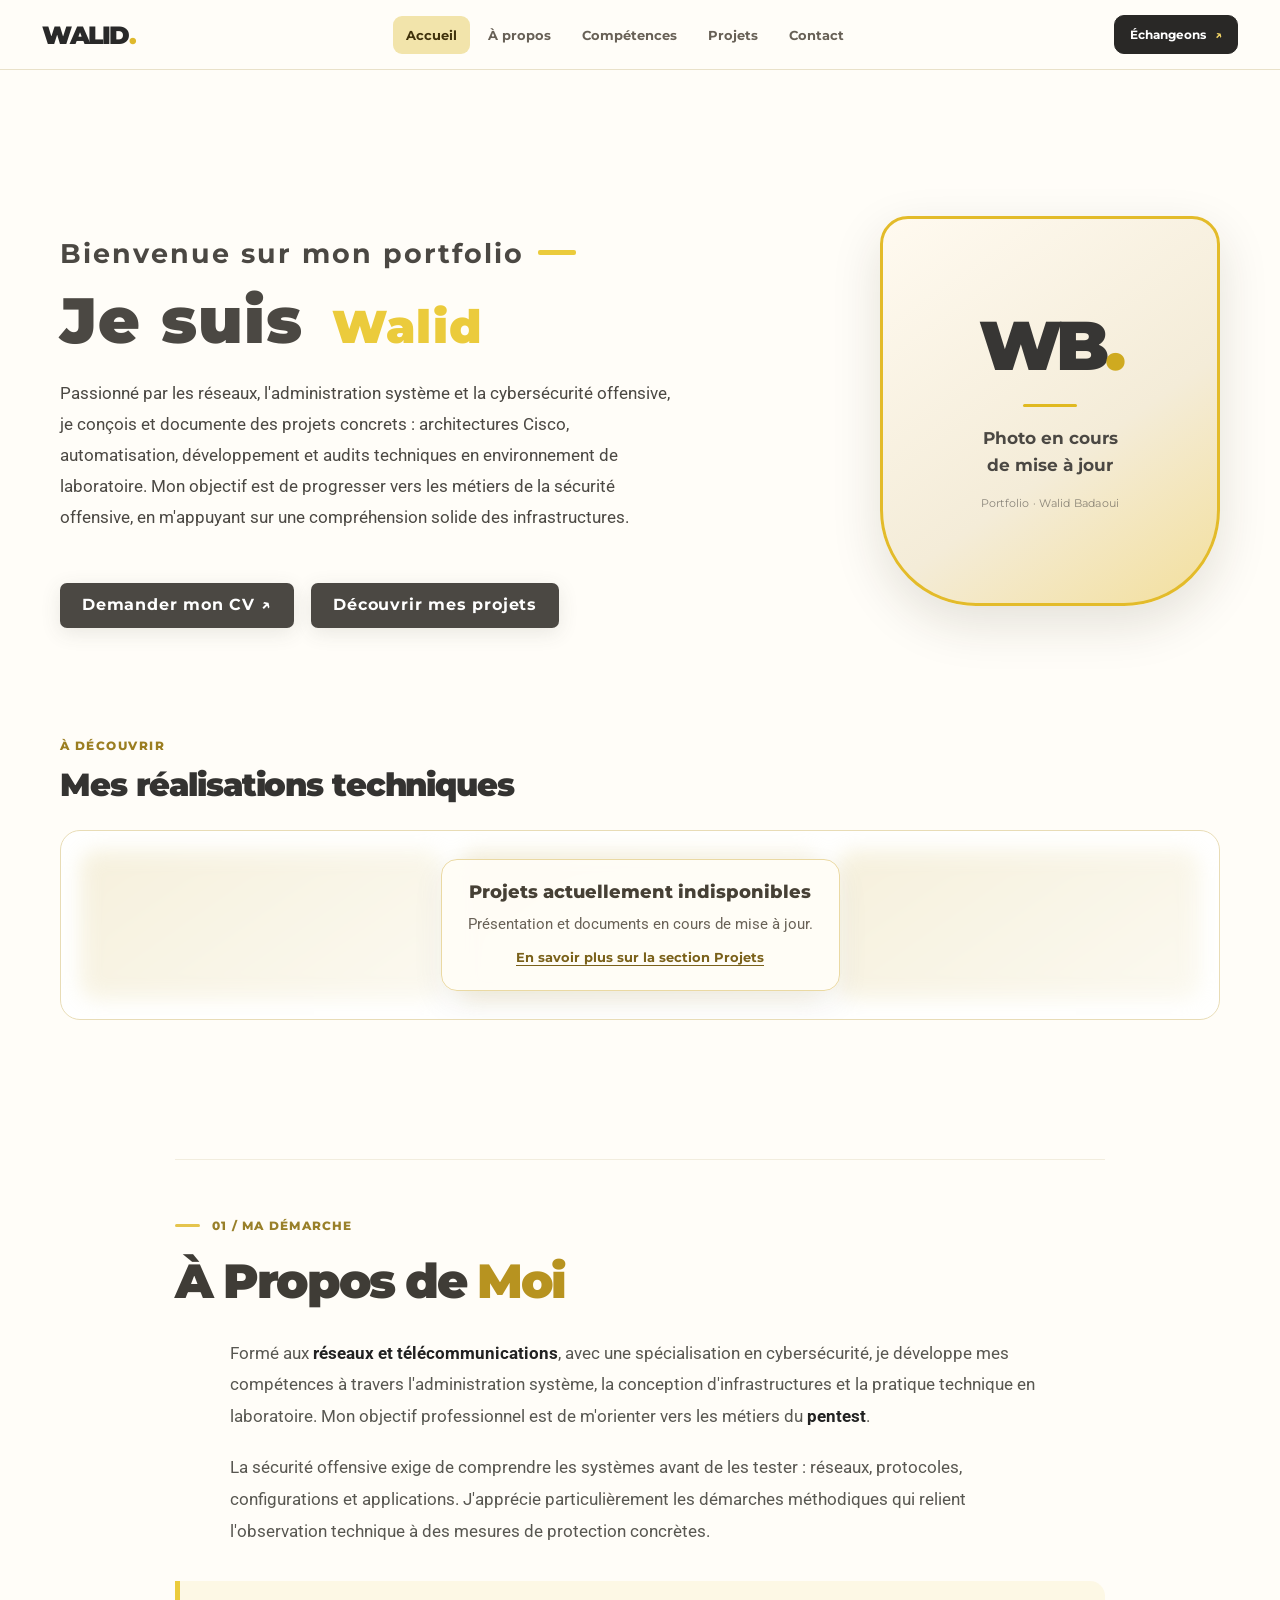
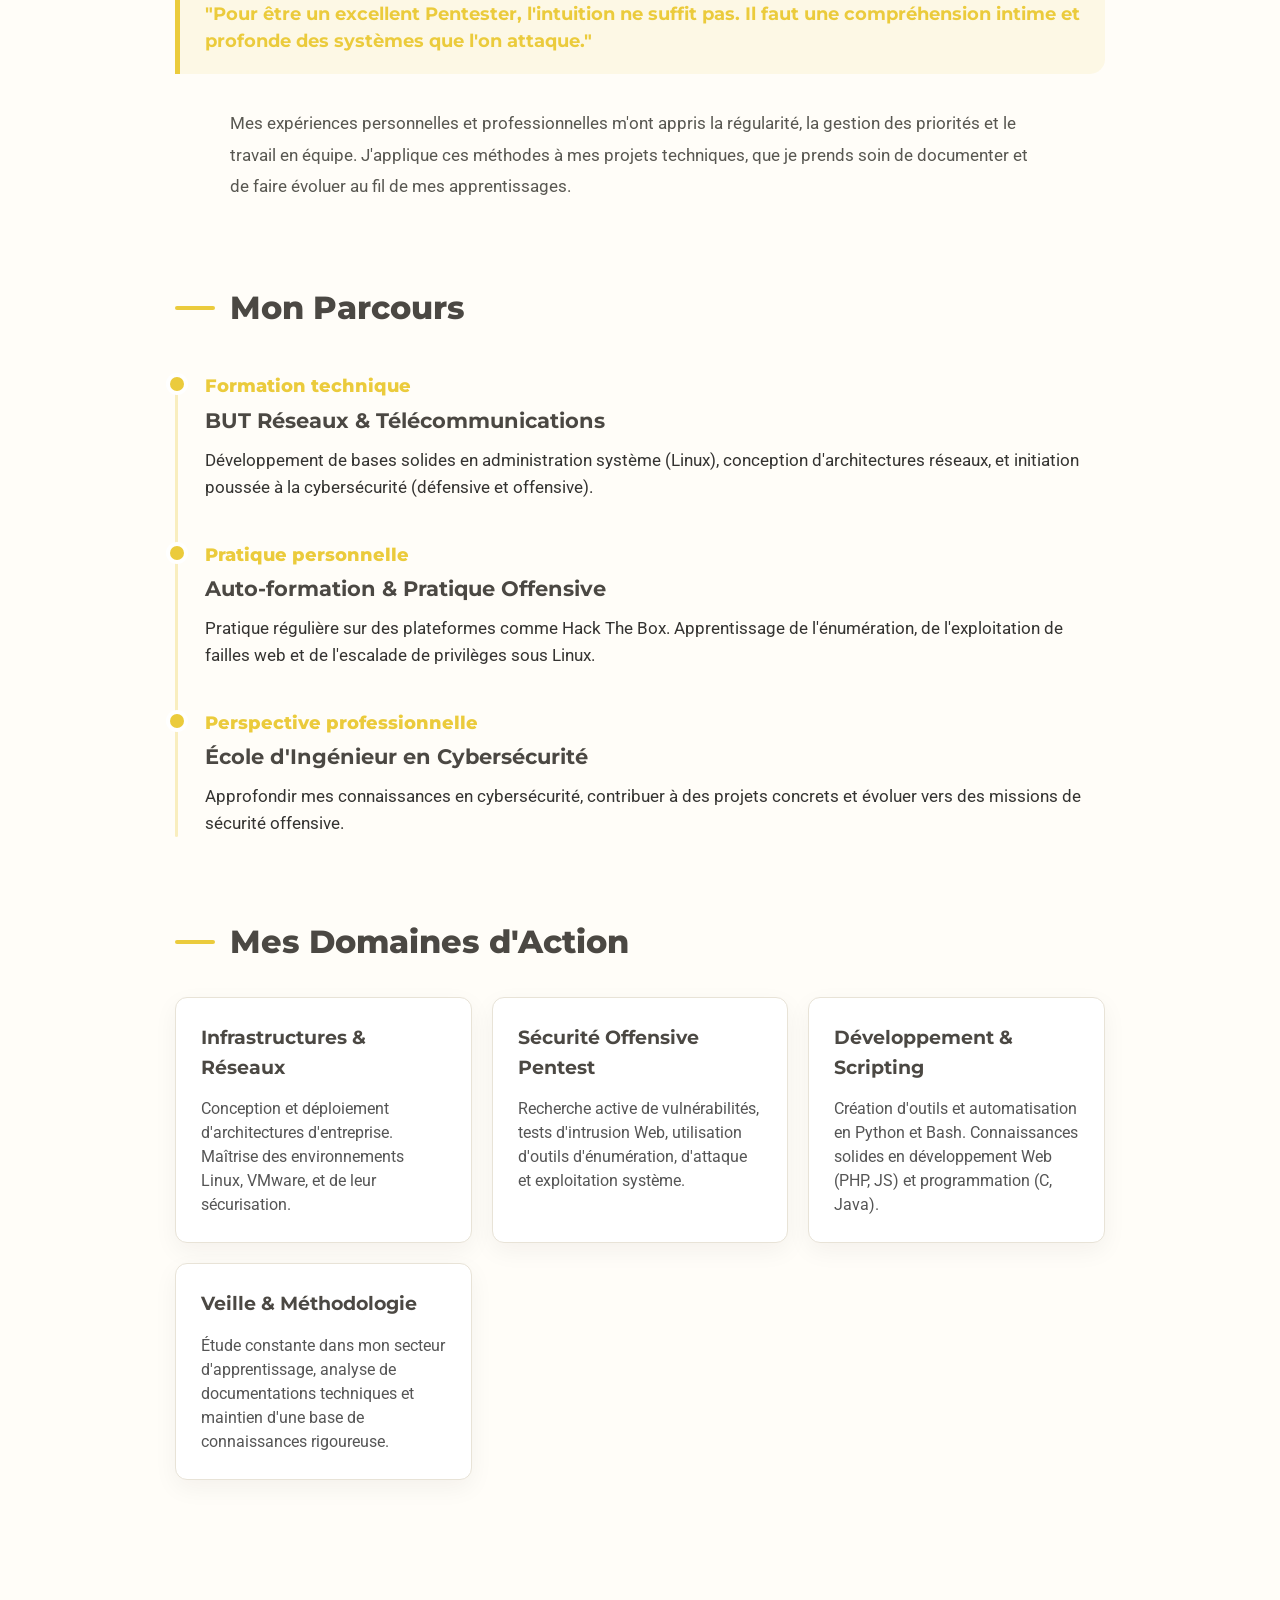
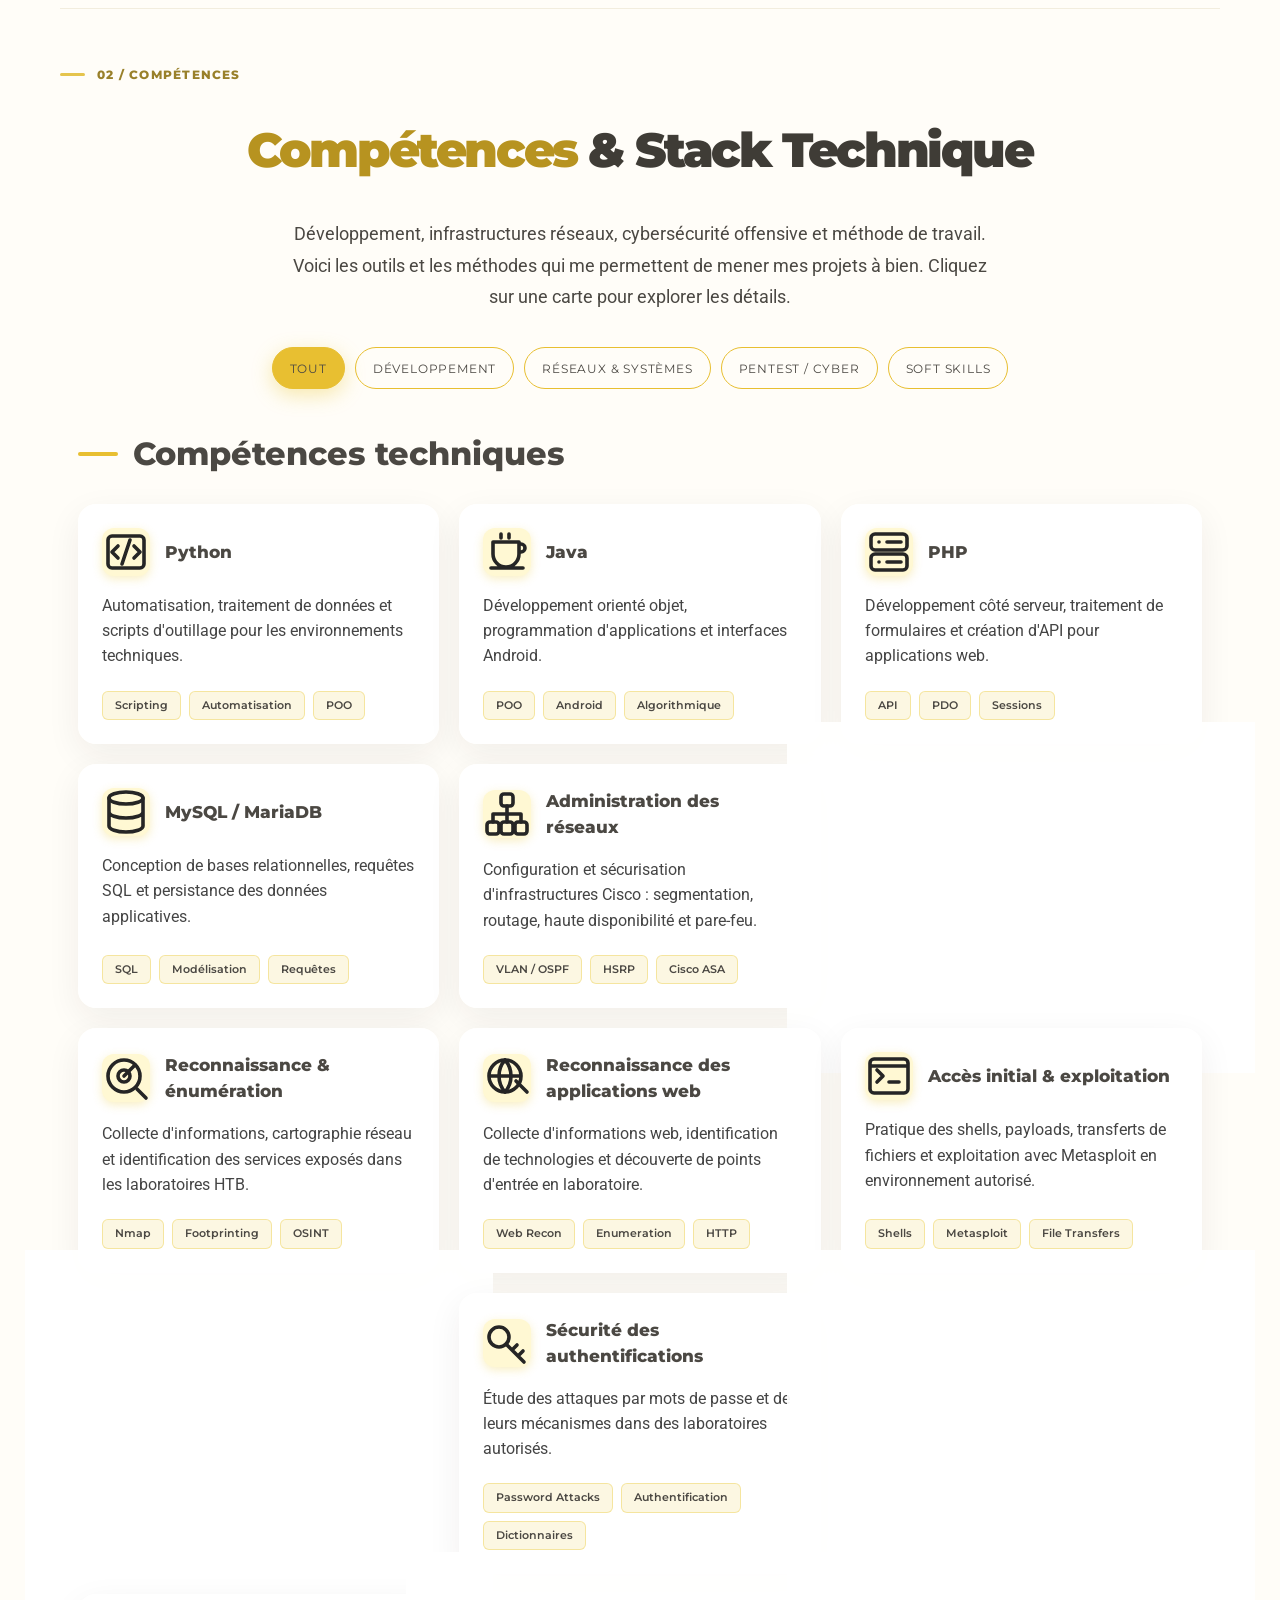
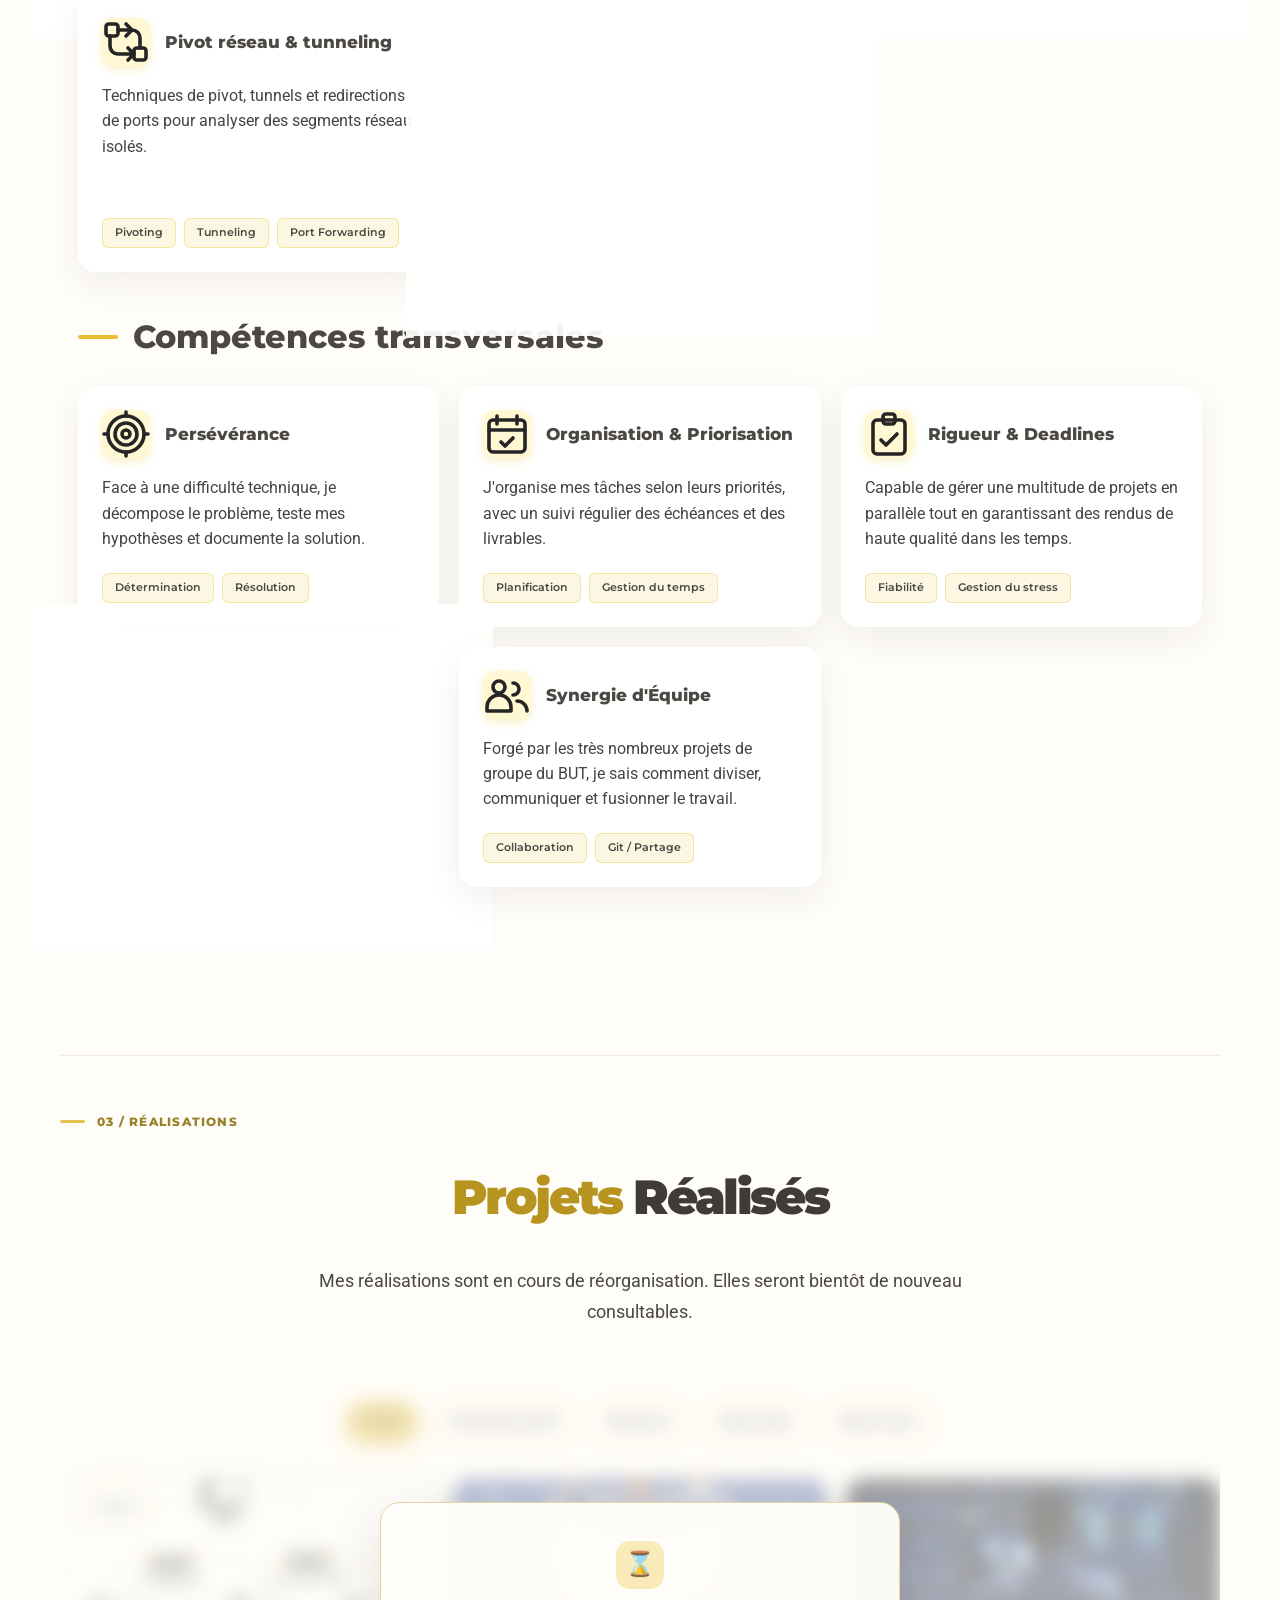
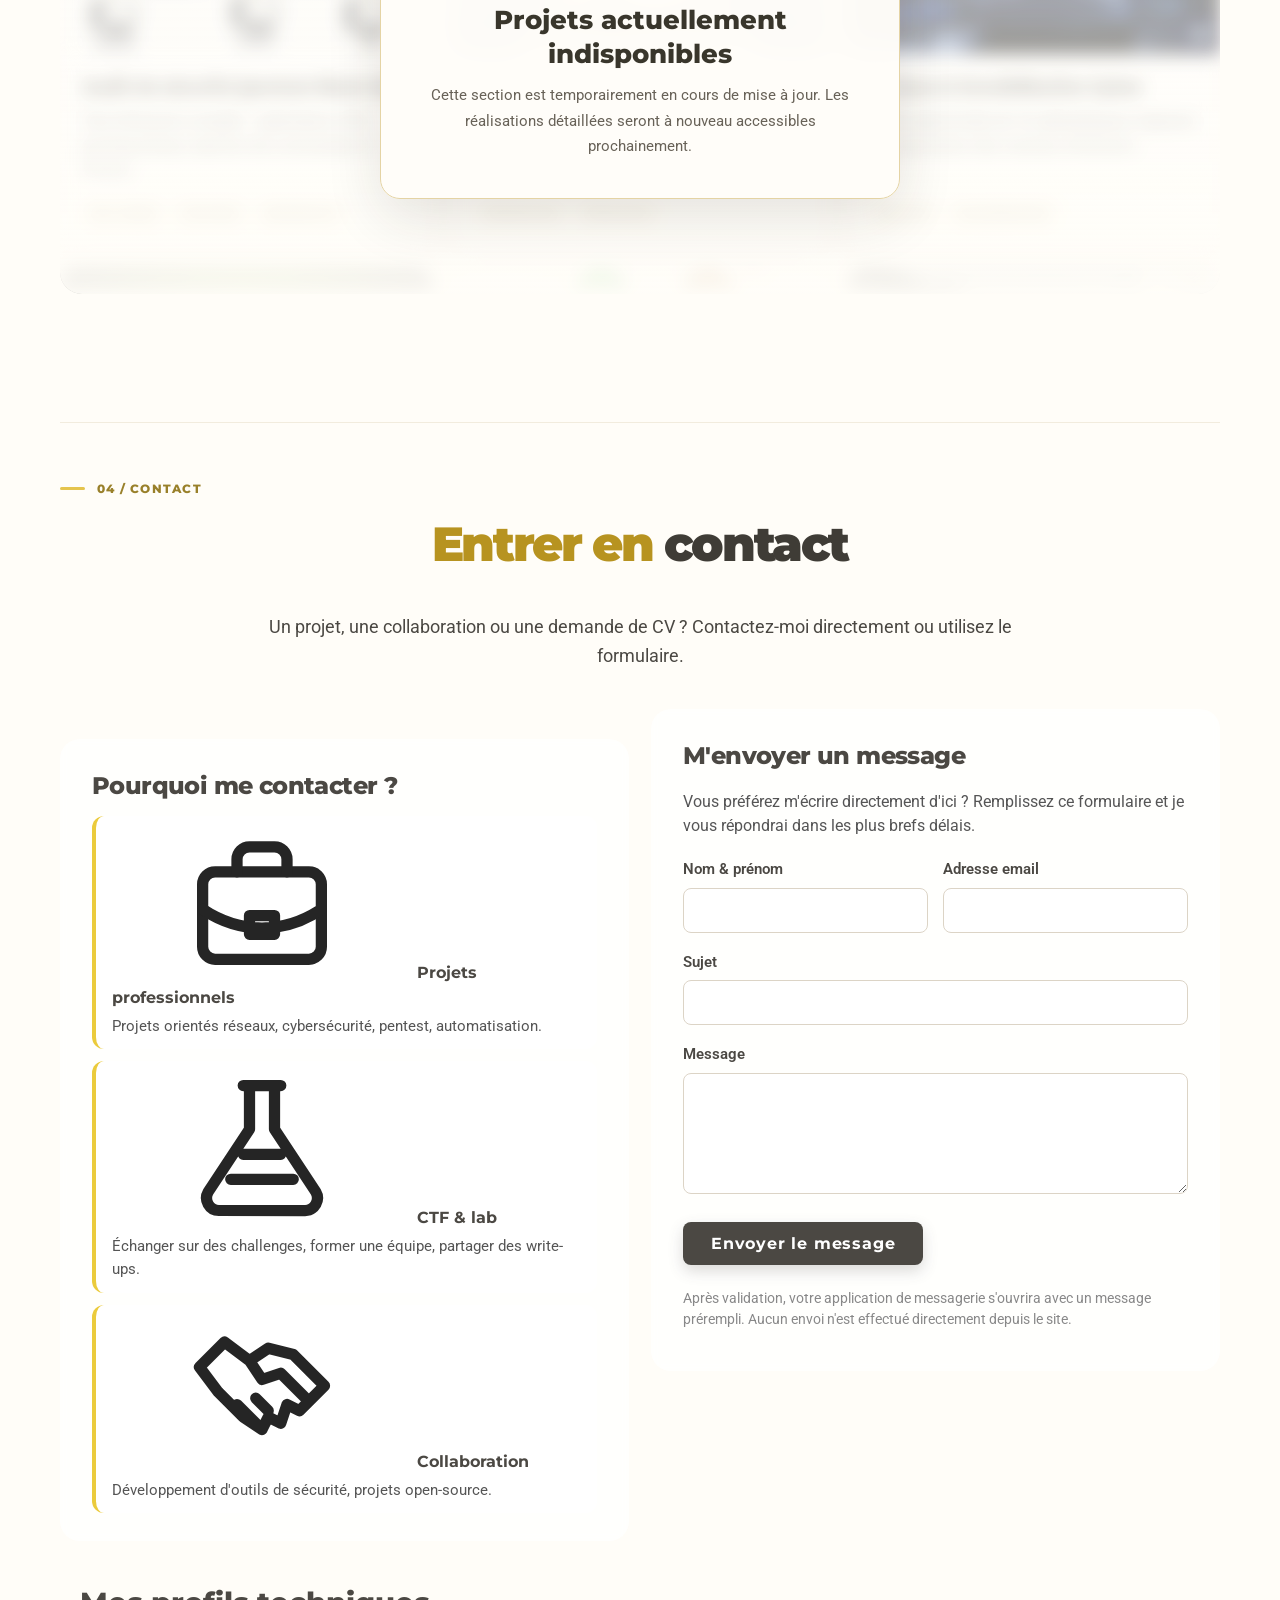
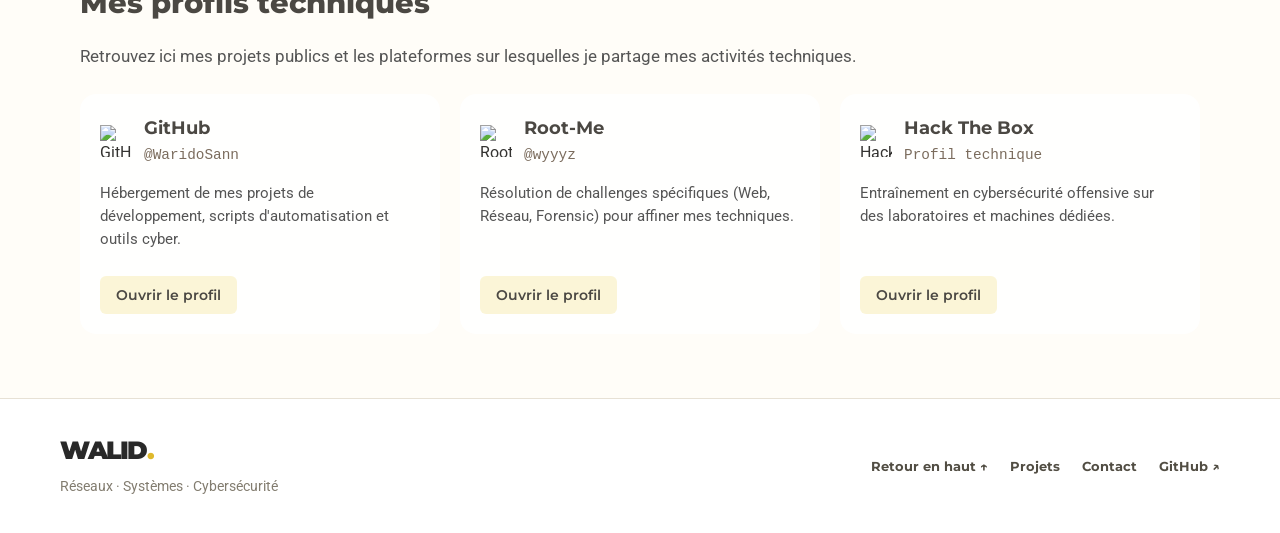
==== commit 3e0132cf: "feat: icônes SVG noires et compétences de pentest fondées sur les modules HTB terminés" ====
--- a/index.html
+++ b/index.html
@@ -132,7 +132,7 @@
   <section class="skills-hero">
     <h2><span>Compétences</span> & Stack Technique</h2>
     <p>
-      Développement, infrastructures réseaux, cybersécurité offensive et état d'esprit. 
+      Développement, infrastructures réseaux, cybersécurité offensive et méthode de travail. 
       Voici les outils et les méthodes qui me permettent de mener mes projets à bien.
       Cliquez sur une carte pour explorer les détails.
     </p>
@@ -147,102 +147,132 @@
   </section>
 
   <section class="skills-section">
-    <h2 class="skills-section-title">Technique & Cybersécurité</h2>
+    <h2 class="skills-section-title">Compétences techniques</h2>
 
     <div class="skills-grid" id="skillsGrid">
 
       <article class="skill-card" data-id="python" data-category="dev pentest" tabindex="0" role="button">
-        <div class="skill-card-header">
-          <div class="skill-icon-wrap"><img src="https://cdn.jsdelivr.net/gh/devicons/devicon/icons/python/python-original.svg" class="skill-icon" alt="Python"></div>
-          <h3 class="skill-title">Python</h3>
-        </div>
-        <p class="skill-short">Scripts d’automatisation, outils d'exploitation pour CTF et traitement de données brutes.</p>
-        <div class="skill-tags"><span class="tag">POO</span><span class="tag">Automatisation</span><span class="tag">Scripting</span></div>
+        <div class="skill-card-header">
+          <div class="skill-icon-wrap"><svg class="skill-svg-icon" aria-hidden="true" focusable="false"><use href="assets/skill-icons.svg#code"></use></svg></div>
+          <h3 class="skill-title">Python</h3>
+        </div>
+        <p class="skill-short">Automatisation, traitement de données et scripts d'outillage pour les environnements techniques.</p>
+        <div class="skill-tags"><span class="tag">Scripting</span><span class="tag">Automatisation</span><span class="tag">POO</span></div>
       </article>
 
       <article class="skill-card" data-id="java" data-category="dev" tabindex="0" role="button">
-        <div class="skill-card-header">
-          <div class="skill-icon-wrap"><img src="https://cdn.jsdelivr.net/gh/devicons/devicon/icons/java/java-original.svg" class="skill-icon" alt="Java"></div>
-          <h3 class="skill-title">Java</h3>
-        </div>
-        <p class="skill-short">Développement d'applications orientées objet, structures de données et interfaces graphiques.</p>
-        <div class="skill-tags"><span class="tag">POO</span><span class="tag">Algorithmique</span><span class="tag">Logiciel</span></div>
+        <div class="skill-card-header">
+          <div class="skill-icon-wrap"><svg class="skill-svg-icon" aria-hidden="true" focusable="false"><use href="assets/skill-icons.svg#coffee"></use></svg></div>
+          <h3 class="skill-title">Java</h3>
+        </div>
+        <p class="skill-short">Développement orienté objet, programmation d'applications et interfaces Android.</p>
+        <div class="skill-tags"><span class="tag">POO</span><span class="tag">Android</span><span class="tag">Algorithmique</span></div>
       </article>
 
       <article class="skill-card" data-id="php" data-category="dev" tabindex="0" role="button">
-        <div class="skill-card-header">
-          <div class="skill-icon-wrap"><img src="https://cdn.jsdelivr.net/gh/devicons/devicon/icons/php/php-original.svg" class="skill-icon" alt="PHP"></div>
-          <h3 class="skill-title">PHP (Back-end)</h3>
-        </div>
-        <p class="skill-short">Développement de pages dynamiques, formulaires sécurisés et logique serveur.</p>
-        <div class="skill-tags"><span class="tag">Back-end</span><span class="tag">Sessions</span><span class="tag">Sécurité Front</span></div>
+        <div class="skill-card-header">
+          <div class="skill-icon-wrap"><svg class="skill-svg-icon" aria-hidden="true" focusable="false"><use href="assets/skill-icons.svg#server"></use></svg></div>
+          <h3 class="skill-title">PHP</h3>
+        </div>
+        <p class="skill-short">Développement côté serveur, traitement de formulaires et création d'API pour applications web.</p>
+        <div class="skill-tags"><span class="tag">API</span><span class="tag">PDO</span><span class="tag">Sessions</span></div>
       </article>
 
       <article class="skill-card" data-id="mysql" data-category="dev" tabindex="0" role="button">
-        <div class="skill-card-header">
-          <div class="skill-icon-wrap"><img src="https://cdn.jsdelivr.net/gh/devicons/devicon/icons/mysql/mysql-original.svg" class="skill-icon" alt="MySQL"></div>
-          <h3 class="skill-title">MySQL / MariaDB</h3>
-        </div>
-        <p class="skill-short">Conception de schémas relationnels, requêtes complexes et gestion de bases de données.</p>
-        <div class="skill-tags"><span class="tag">SQL</span><span class="tag">Modélisation</span><span class="tag">Bases de données</span></div>
+        <div class="skill-card-header">
+          <div class="skill-icon-wrap"><svg class="skill-svg-icon" aria-hidden="true" focusable="false"><use href="assets/skill-icons.svg#database"></use></svg></div>
+          <h3 class="skill-title">MySQL / MariaDB</h3>
+        </div>
+        <p class="skill-short">Conception de bases relationnelles, requêtes SQL et persistance des données applicatives.</p>
+        <div class="skill-tags"><span class="tag">SQL</span><span class="tag">Modélisation</span><span class="tag">Requêtes</span></div>
       </article>
 
       <article class="skill-card" data-id="reseaux" data-category="reseau" tabindex="0" role="button">
-        <div class="skill-card-header">
-          <div class="skill-icon-wrap"><img src="https://cdn.jsdelivr.net/gh/devicons/devicon/icons/networkx/networkx-original.svg" class="skill-icon" alt="Réseaux" style="filter: brightness(0.2);"></div>
-          <h3 class="skill-title">Configuration équipements réseaux</h3>
-        </div>
-        <p class="skill-short">Déploiement d’architectures complexes, gestion de routeurs/switchs et sécurisation des flux réseau.</p>
-        <div class="skill-tags"><span class="tag">Cisco</span><span class="tag">VLAN / Routage</span><span class="tag">Pare-feu / DMZ</span></div>
+        <div class="skill-card-header">
+          <div class="skill-icon-wrap"><svg class="skill-svg-icon" aria-hidden="true" focusable="false"><use href="assets/skill-icons.svg#network"></use></svg></div>
+          <h3 class="skill-title">Administration des réseaux</h3>
+        </div>
+        <p class="skill-short">Configuration et sécurisation d'infrastructures Cisco : segmentation, routage, haute disponibilité et pare-feu.</p>
+        <div class="skill-tags"><span class="tag">VLAN / OSPF</span><span class="tag">HSRP</span><span class="tag">Cisco ASA</span></div>
       </article>
 
       <article class="skill-card" data-id="linux" data-category="reseau pentest" tabindex="0" role="button">
-        <div class="skill-card-header">
-          <div class="skill-icon-wrap"><img src="https://cdn.jsdelivr.net/gh/devicons/devicon/icons/linux/linux-original.svg" class="skill-icon" alt="Linux"></div>
-          <h3 class="skill-title">Administration Linux</h3>
-        </div>
-        <p class="skill-short">Gestion avancée du système, bash scripting, configuration de services et durcissement OS.</p>
-        <div class="skill-tags"><span class="tag">Debian / Kali</span><span class="tag">Bash</span><span class="tag">Permissions</span></div>
+        <div class="skill-card-header">
+          <div class="skill-icon-wrap"><svg class="skill-svg-icon" aria-hidden="true" focusable="false"><use href="assets/skill-icons.svg#terminal"></use></svg></div>
+          <h3 class="skill-title">Administration Linux</h3>
+        </div>
+        <p class="skill-short">Gestion des utilisateurs, services et permissions, automatisation Bash et administration de systèmes Linux.</p>
+        <div class="skill-tags"><span class="tag">Debian / Kali</span><span class="tag">Bash</span><span class="tag">Services</span></div>
       </article>
 
       <article class="skill-card" data-id="recon" data-category="pentest" tabindex="0" role="button">
-        <div class="skill-card-header">
-          <div class="skill-icon-wrap pentest-icon">🕵️‍♂️</div>
-          <h3 class="skill-title">Reconnaissance & Footprinting</h3>
-        </div>
-        <p class="skill-short">Processus de penetration testing : information gathering, scan de ports et vulnerability assessment.</p>
-        <div class="skill-tags"><span class="tag">Nmap</span><span class="tag">OSINT</span><span class="tag">Vuln Assessment</span></div>
+        <div class="skill-card-header">
+          <div class="skill-icon-wrap"><svg class="skill-svg-icon" aria-hidden="true" focusable="false"><use href="assets/skill-icons.svg#radar"></use></svg></div>
+          <h3 class="skill-title">Reconnaissance & énumération</h3>
+        </div>
+        <p class="skill-short">Collecte d'informations, cartographie réseau et identification des services exposés dans les laboratoires HTB.</p>
+        <div class="skill-tags"><span class="tag">Nmap</span><span class="tag">Footprinting</span><span class="tag">OSINT</span></div>
       </article>
 
       <article class="skill-card" data-id="webpentest" data-category="pentest" tabindex="0" role="button">
-        <div class="skill-card-header">
-          <div class="skill-icon-wrap pentest-icon">🌐</div>
-          <h3 class="skill-title">Exploitation Web</h3>
-        </div>
-        <p class="skill-short">Identification et exploitation des failles applicatives web lors d'audits ou de CTF.</p>
-        <div class="skill-tags"><span class="tag">SQLi / XSS</span><span class="tag">LFI / RFI</span><span class="tag">Burp Suite</span></div>
+        <div class="skill-card-header">
+          <div class="skill-icon-wrap"><svg class="skill-svg-icon" aria-hidden="true" focusable="false"><use href="assets/skill-icons.svg#web"></use></svg></div>
+          <h3 class="skill-title">Reconnaissance des applications web</h3>
+        </div>
+        <p class="skill-short">Collecte d'informations web, identification de technologies et découverte de points d'entrée en laboratoire.</p>
+        <div class="skill-tags"><span class="tag">Web Recon</span><span class="tag">Enumeration</span><span class="tag">HTTP</span></div>
       </article>
 
       <article class="skill-card" data-id="shells" data-category="pentest" tabindex="0" role="button">
-        <div class="skill-card-header">
-          <div class="skill-icon-wrap pentest-icon">💀</div>
-          <h3 class="skill-title">Payloads, Shells & Cracking</h3>
-        </div>
-        <p class="skill-short">Génération de reverse shells, craquage de mots de passe et élévation de privilèges (PrivEsc).</p>
-        <div class="skill-tags"><span class="tag">Reverse Shell</span><span class="tag">Hashcat / John</span><span class="tag">PrivEsc</span></div>
-      </article>
-
+        <div class="skill-card-header">
+          <div class="skill-icon-wrap"><svg class="skill-svg-icon" aria-hidden="true" focusable="false"><use href="assets/skill-icons.svg#shell"></use></svg></div>
+          <h3 class="skill-title">Accès initial & exploitation</h3>
+        </div>
+        <p class="skill-short">Pratique des shells, payloads, transferts de fichiers et exploitation avec Metasploit en environnement autorisé.</p>
+        <div class="skill-tags"><span class="tag">Shells</span><span class="tag">Metasploit</span><span class="tag">File Transfers</span></div>
+      </article>
+
+
+      <article class="skill-card" data-id="vulns" data-category="pentest" tabindex="0" role="button">
+        <div class="skill-card-header"><div class="skill-icon-wrap"><svg class="skill-svg-icon" aria-hidden="true" focusable="false"><use href="assets/skill-icons.svg#shield"></use></svg></div><h3 class="skill-title">Analyse des vulnérabilités</h3></div>
+        <p class="skill-short">Identification, qualification et priorisation de vulnérabilités dans des environnements de test.</p>
+        <div class="skill-tags"><span class="tag">Vulnerability Assessment</span><span class="tag">Analyse</span><span class="tag">Risques</span></div>
+      </article>
+
+      <article class="skill-card" data-id="passwords" data-category="pentest" tabindex="0" role="button">
+        <div class="skill-card-header"><div class="skill-icon-wrap"><svg class="skill-svg-icon" aria-hidden="true" focusable="false"><use href="assets/skill-icons.svg#key"></use></svg></div><h3 class="skill-title">Sécurité des authentifications</h3></div>
+        <p class="skill-short">Étude des attaques par mots de passe et de leurs mécanismes dans des laboratoires autorisés.</p>
+        <div class="skill-tags"><span class="tag">Password Attacks</span><span class="tag">Authentification</span><span class="tag">Dictionnaires</span></div>
+      </article>
+
+      <article class="skill-card" data-id="services" data-category="pentest" tabindex="0" role="button">
+        <div class="skill-card-header"><div class="skill-icon-wrap"><svg class="skill-svg-icon" aria-hidden="true" focusable="false"><use href="assets/skill-icons.svg#server"></use></svg></div><h3 class="skill-title">Audit des services réseau</h3></div>
+        <p class="skill-short">Énumération et tests de sécurité sur des services courants au sein d'infrastructures de laboratoire.</p>
+        <div class="skill-tags"><span class="tag">Common Services</span><span class="tag">Énumération</span><span class="tag">Protocoles</span></div>
+      </article>
+
+      <article class="skill-card" data-id="pivoting" data-category="pentest" tabindex="0" role="button">
+        <div class="skill-card-header"><div class="skill-icon-wrap"><svg class="skill-svg-icon" aria-hidden="true" focusable="false"><use href="assets/skill-icons.svg#route"></use></svg></div><h3 class="skill-title">Pivot réseau & tunneling</h3></div>
+        <p class="skill-short">Techniques de pivot, tunnels et redirections de ports pour analyser des segments réseau isolés.</p>
+        <div class="skill-tags"><span class="tag">Pivoting</span><span class="tag">Tunneling</span><span class="tag">Port Forwarding</span></div>
+      </article>
+
+      <article class="skill-card" data-id="adsecurity" data-category="pentest reseau" tabindex="0" role="button">
+        <div class="skill-card-header"><div class="skill-icon-wrap"><svg class="skill-svg-icon" aria-hidden="true" focusable="false"><use href="assets/skill-icons.svg#directory"></use></svg></div><h3 class="skill-title">Sécurité Active Directory</h3></div>
+        <p class="skill-short">Énumération et étude de scénarios d'attaque Active Directory sur des environnements contrôlés.</p>
+        <div class="skill-tags"><span class="tag">AD Enumeration</span><span class="tag">Attack Paths</span><span class="tag">Windows</span></div>
+      </article>
     </div>
   </section>
 
   <section class="skills-section soft-section">
-    <h2 class="skills-section-title">Soft Skills & Mindset</h2>
+    <h2 class="skills-section-title">Compétences transversales</h2>
 
     <div class="skills-grid soft-grid">
 
       <article class="skill-card soft-card" data-id="perseverance" data-category="soft" tabindex="0" role="button">
-        <div class="skill-card-header">
-          <div class="skill-icon-wrap"><div style="font-size:24px">🔥</div></div>
+        <div class="skill-card-header">
+          <div class="skill-icon-wrap"><svg class="skill-svg-icon" aria-hidden="true" focusable="false"><use href="assets/skill-icons.svg#target"></use></svg></div>
           <h3 class="skill-title">Persévérance</h3>
         </div>
         <p class="skill-short">Face à une difficulté technique, je décompose le problème, teste mes hypothèses et documente la solution.</p>
@@ -250,8 +280,8 @@
       </article>
 
       <article class="skill-card soft-card" data-id="organisation" data-category="soft" tabindex="0" role="button">
-        <div class="skill-card-header">
-          <div class="skill-icon-wrap"><div style="font-size:24px">📅</div></div>
+        <div class="skill-card-header">
+          <div class="skill-icon-wrap"><svg class="skill-svg-icon" aria-hidden="true" focusable="false"><use href="assets/skill-icons.svg#calendar"></use></svg></div>
           <h3 class="skill-title">Organisation & Priorisation</h3>
         </div>
         <p class="skill-short">J'organise mes tâches selon leurs priorités, avec un suivi régulier des échéances et des livrables.</p>
@@ -259,8 +289,8 @@
       </article>
 
       <article class="skill-card soft-card" data-id="rigueur" data-category="soft" tabindex="0" role="button">
-        <div class="skill-card-header">
-          <div class="skill-icon-wrap"><div style="font-size:24px">⏱️</div></div>
+        <div class="skill-card-header">
+          <div class="skill-icon-wrap"><svg class="skill-svg-icon" aria-hidden="true" focusable="false"><use href="assets/skill-icons.svg#clipboard"></use></svg></div>
           <h3 class="skill-title">Rigueur & Deadlines</h3>
         </div>
         <p class="skill-short">Capable de gérer une multitude de projets en parallèle tout en garantissant des rendus de haute qualité dans les temps.</p>
@@ -268,8 +298,8 @@
       </article>
 
       <article class="skill-card soft-card" data-id="curiosite" data-category="soft" tabindex="0" role="button">
-        <div class="skill-card-header">
-          <div class="skill-icon-wrap"><div style="font-size:24px">🧠</div></div>
+        <div class="skill-card-header">
+          <div class="skill-icon-wrap"><svg class="skill-svg-icon" aria-hidden="true" focusable="false"><use href="assets/skill-icons.svg#search"></use></svg></div>
           <h3 class="skill-title">Curiosité & Veille</h3>
         </div>
         <p class="skill-short">Apprentissage continu et proactif. Je me forme quotidiennement via des labs, des CTF et des articles spécialisés.</p>
@@ -277,8 +307,8 @@
       </article>
 
       <article class="skill-card soft-card" data-id="equipe" data-category="soft" tabindex="0" role="button">
-        <div class="skill-card-header">
-          <div class="skill-icon-wrap"><div style="font-size:24px">🤝</div></div>
+        <div class="skill-card-header">
+          <div class="skill-icon-wrap"><svg class="skill-svg-icon" aria-hidden="true" focusable="false"><use href="assets/skill-icons.svg#users"></use></svg></div>
           <h3 class="skill-title">Synergie d'Équipe</h3>
         </div>
         <p class="skill-short">Forgé par les très nombreux projets de groupe du BUT, je sais comment diviser, communiquer et fusionner le travail.</p>
@@ -513,15 +543,15 @@
         <h2>Pourquoi me contacter ?</h2>
         <ul class="reason-list" aria-label="Raisons de contact">
           <li>
-            <span class="reason-tag">🎯 Projets professionnels</span>
+            <span class="reason-tag"><svg class="reason-svg-icon" aria-hidden="true" focusable="false"><use href="assets/skill-icons.svg#briefcase"></use></svg> Projets professionnels</span>
             <p>Projets orientés réseaux, cybersécurité, pentest, automatisation.</p>
           </li>
           <li>
-            <span class="reason-tag">🧪 CTF & lab</span>
+            <span class="reason-tag"><svg class="reason-svg-icon" aria-hidden="true" focusable="false"><use href="assets/skill-icons.svg#flask"></use></svg> CTF & lab</span>
             <p>Échanger sur des challenges, former une équipe, partager des write-ups.</p>
           </li>
           <li>
-            <span class="reason-tag">🤝 Collaboration</span>
+            <span class="reason-tag"><svg class="reason-svg-icon" aria-hidden="true" focusable="false"><use href="assets/skill-icons.svg#handshake"></use></svg> Collaboration</span>
             <p>Développement d'outils de sécurité, projets open-source.</p>
           </li>
         </ul>
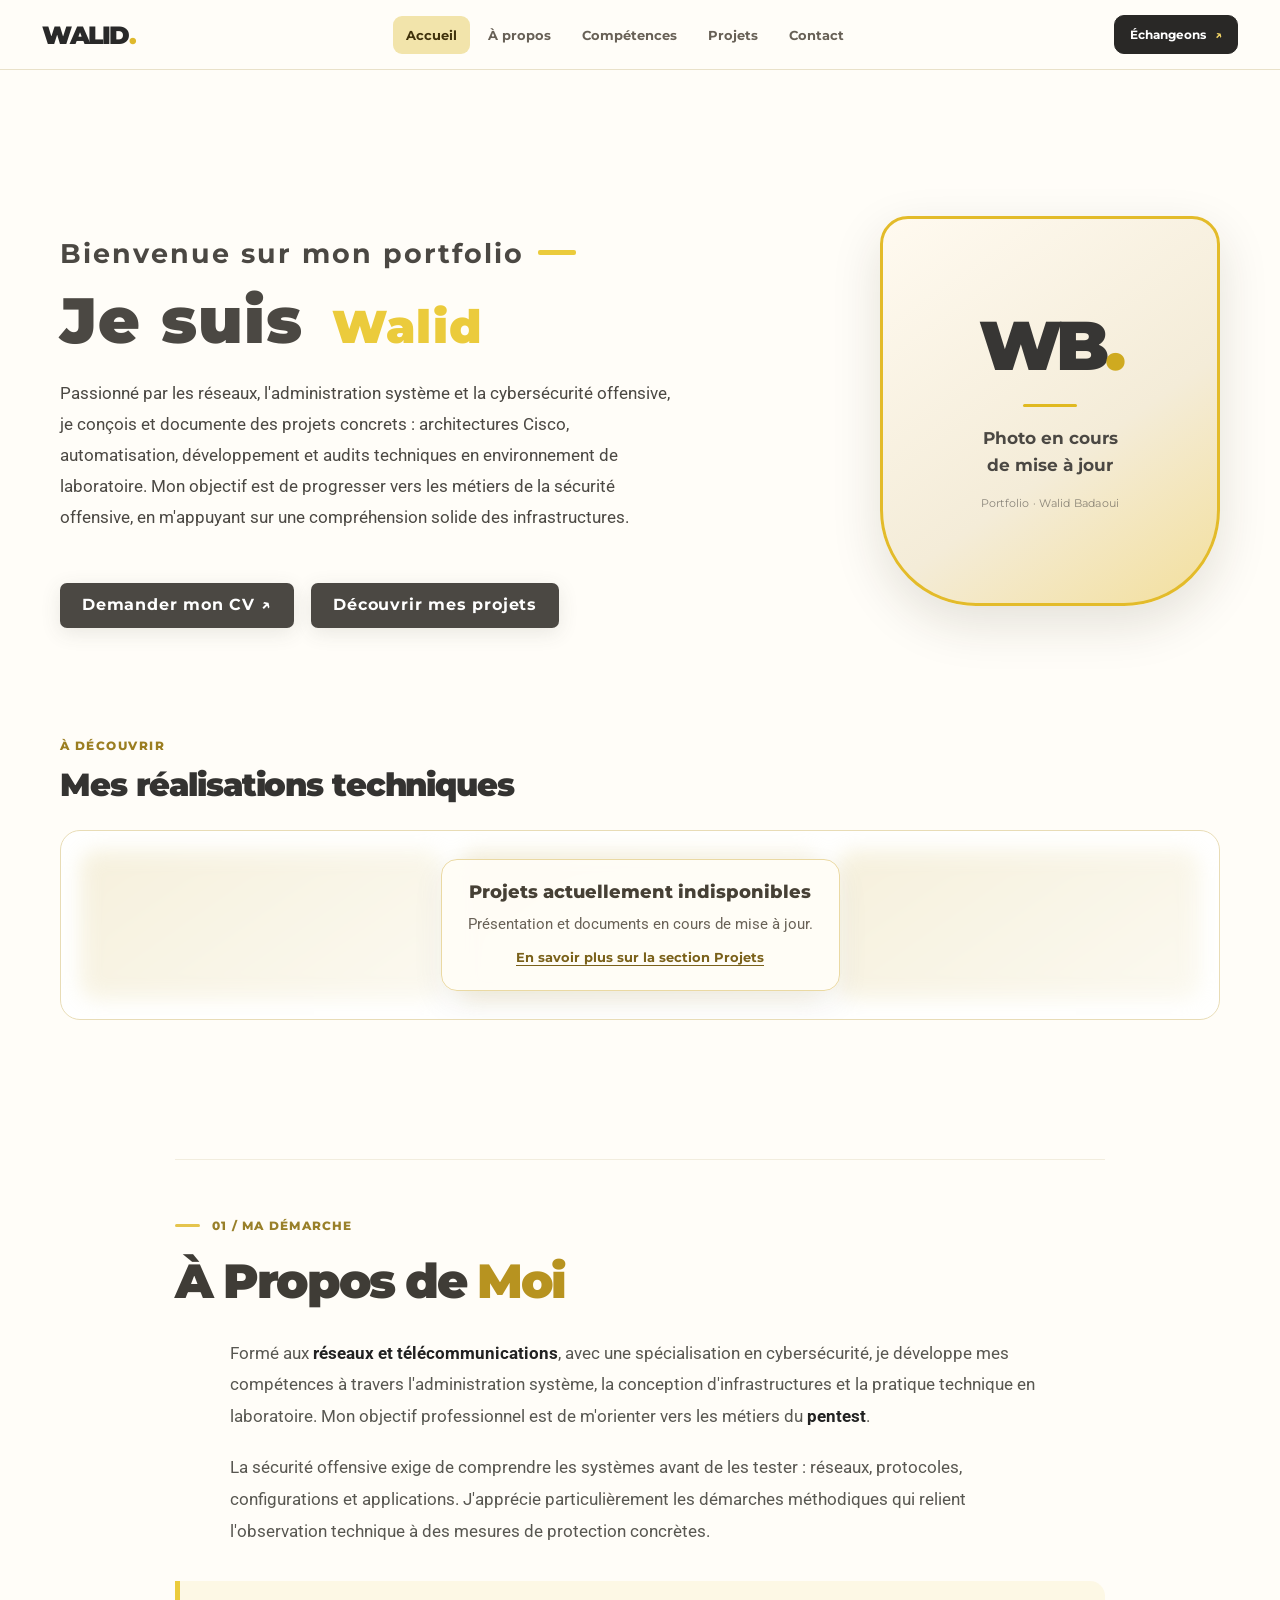
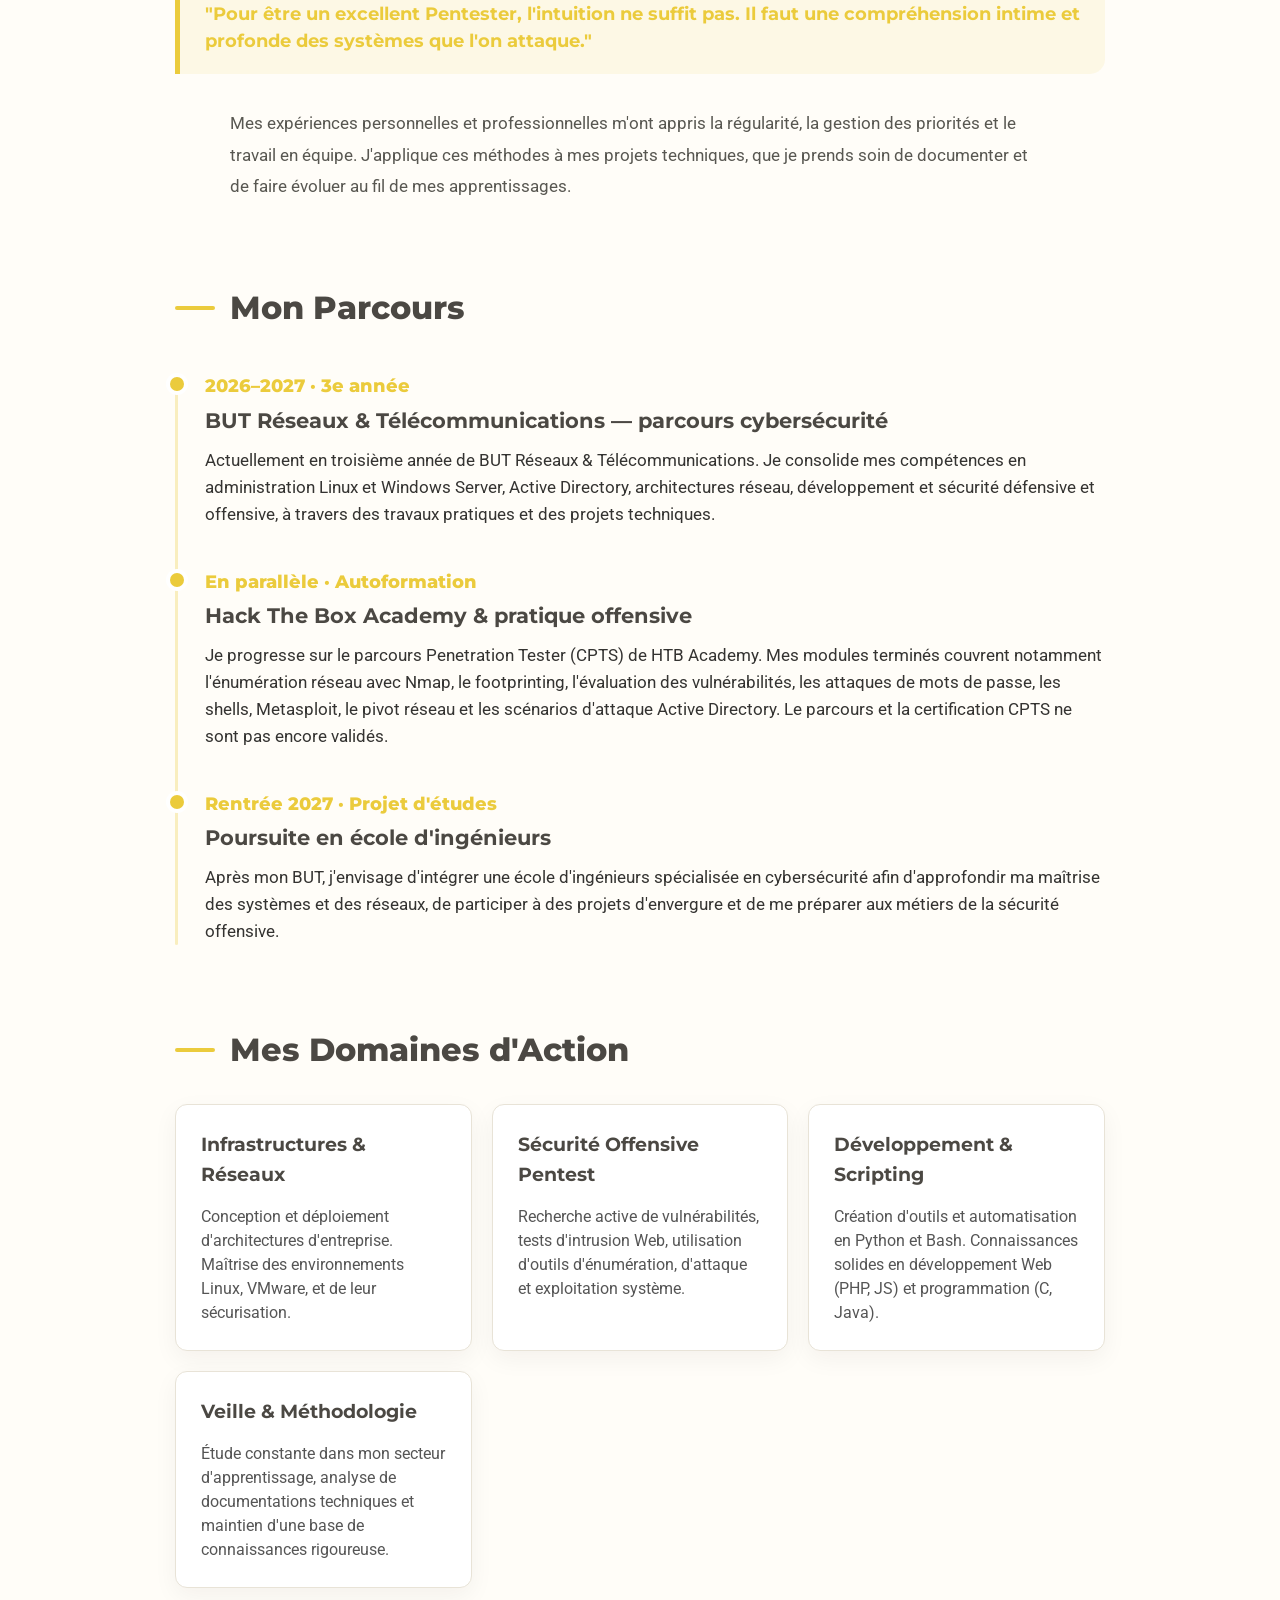
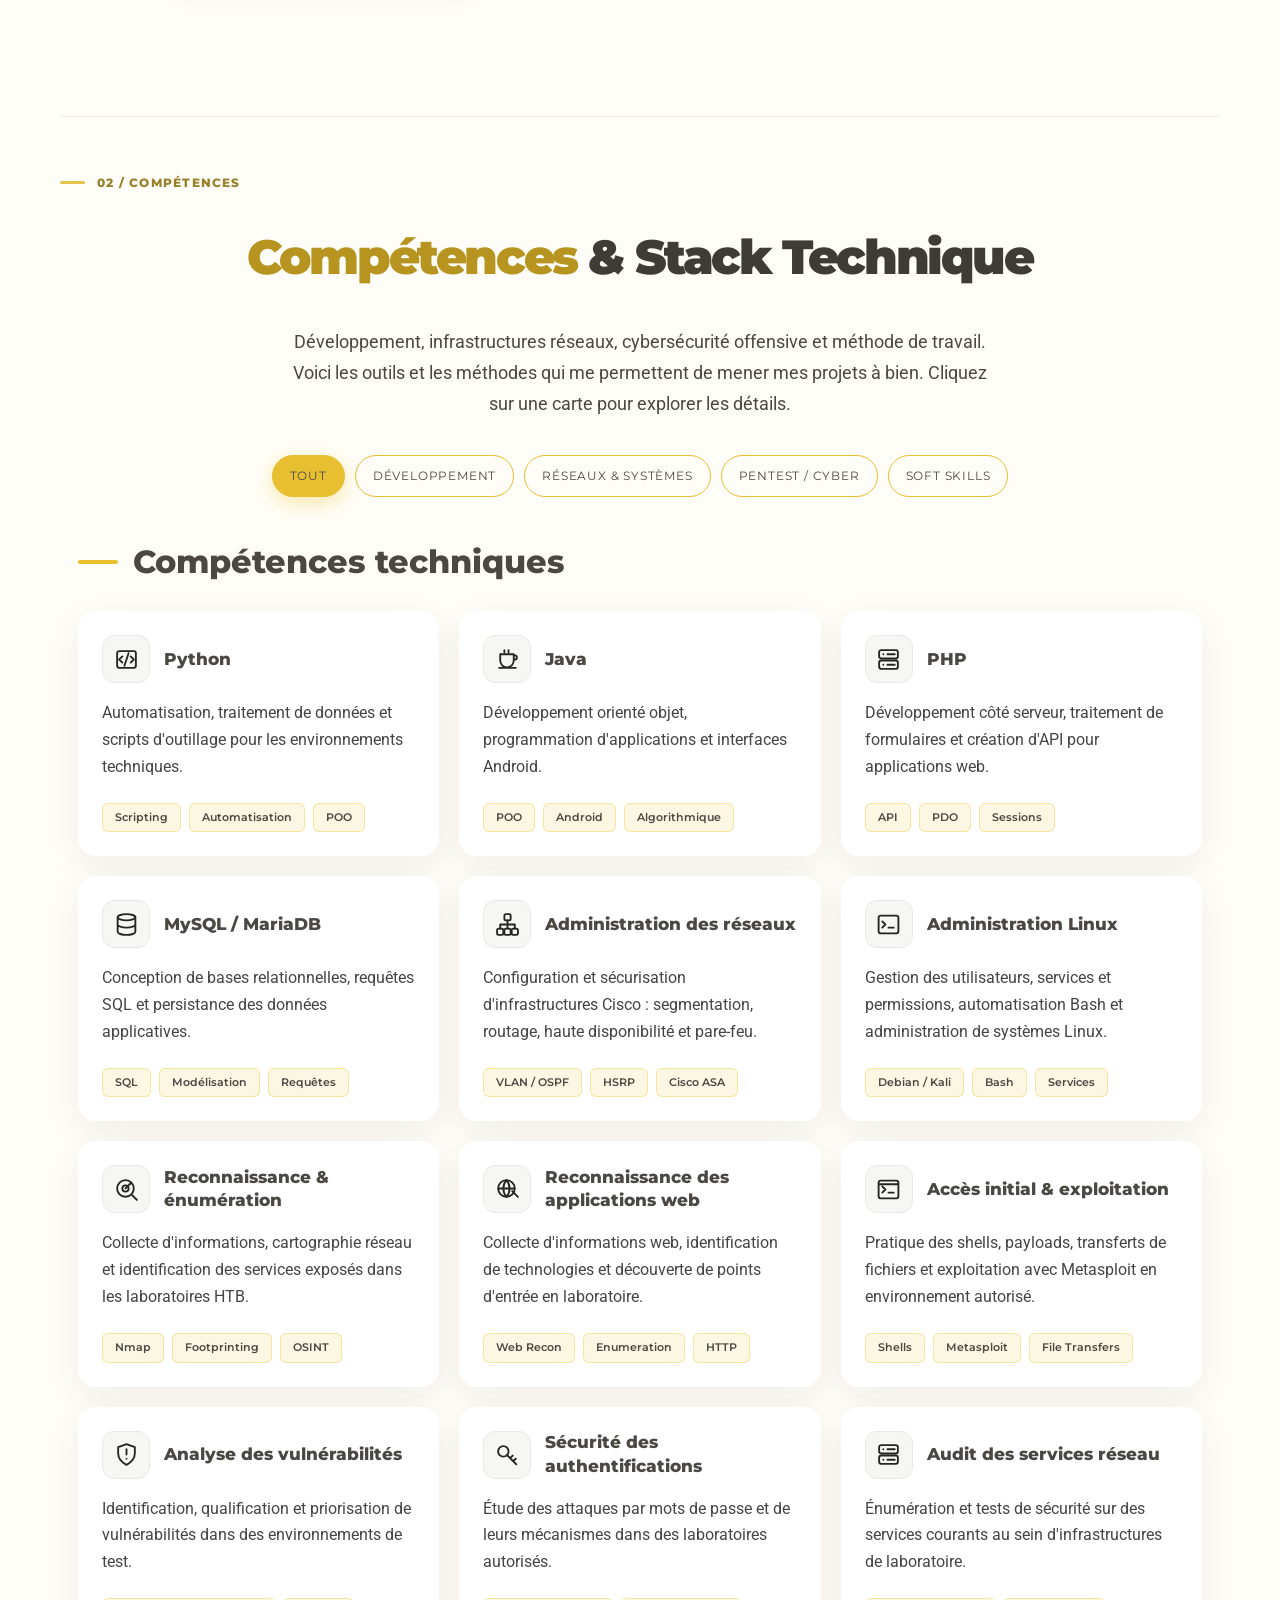
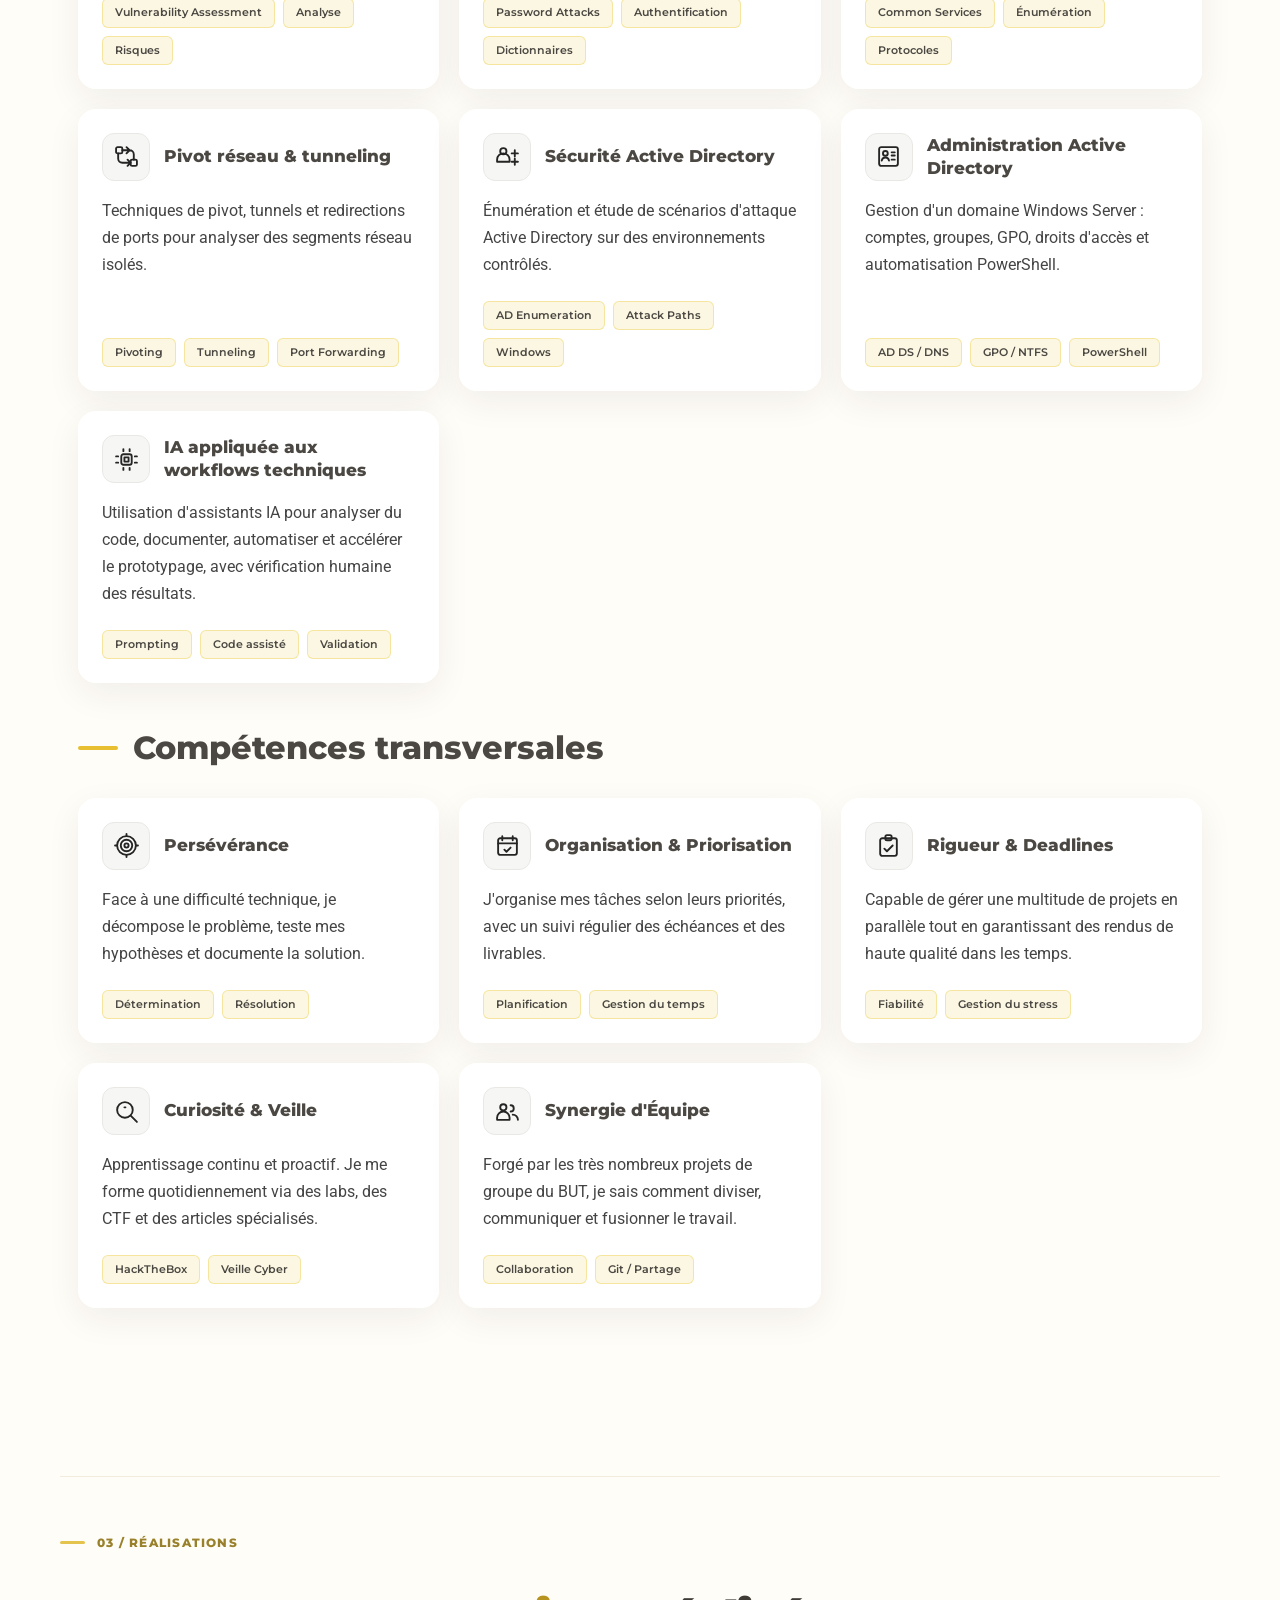
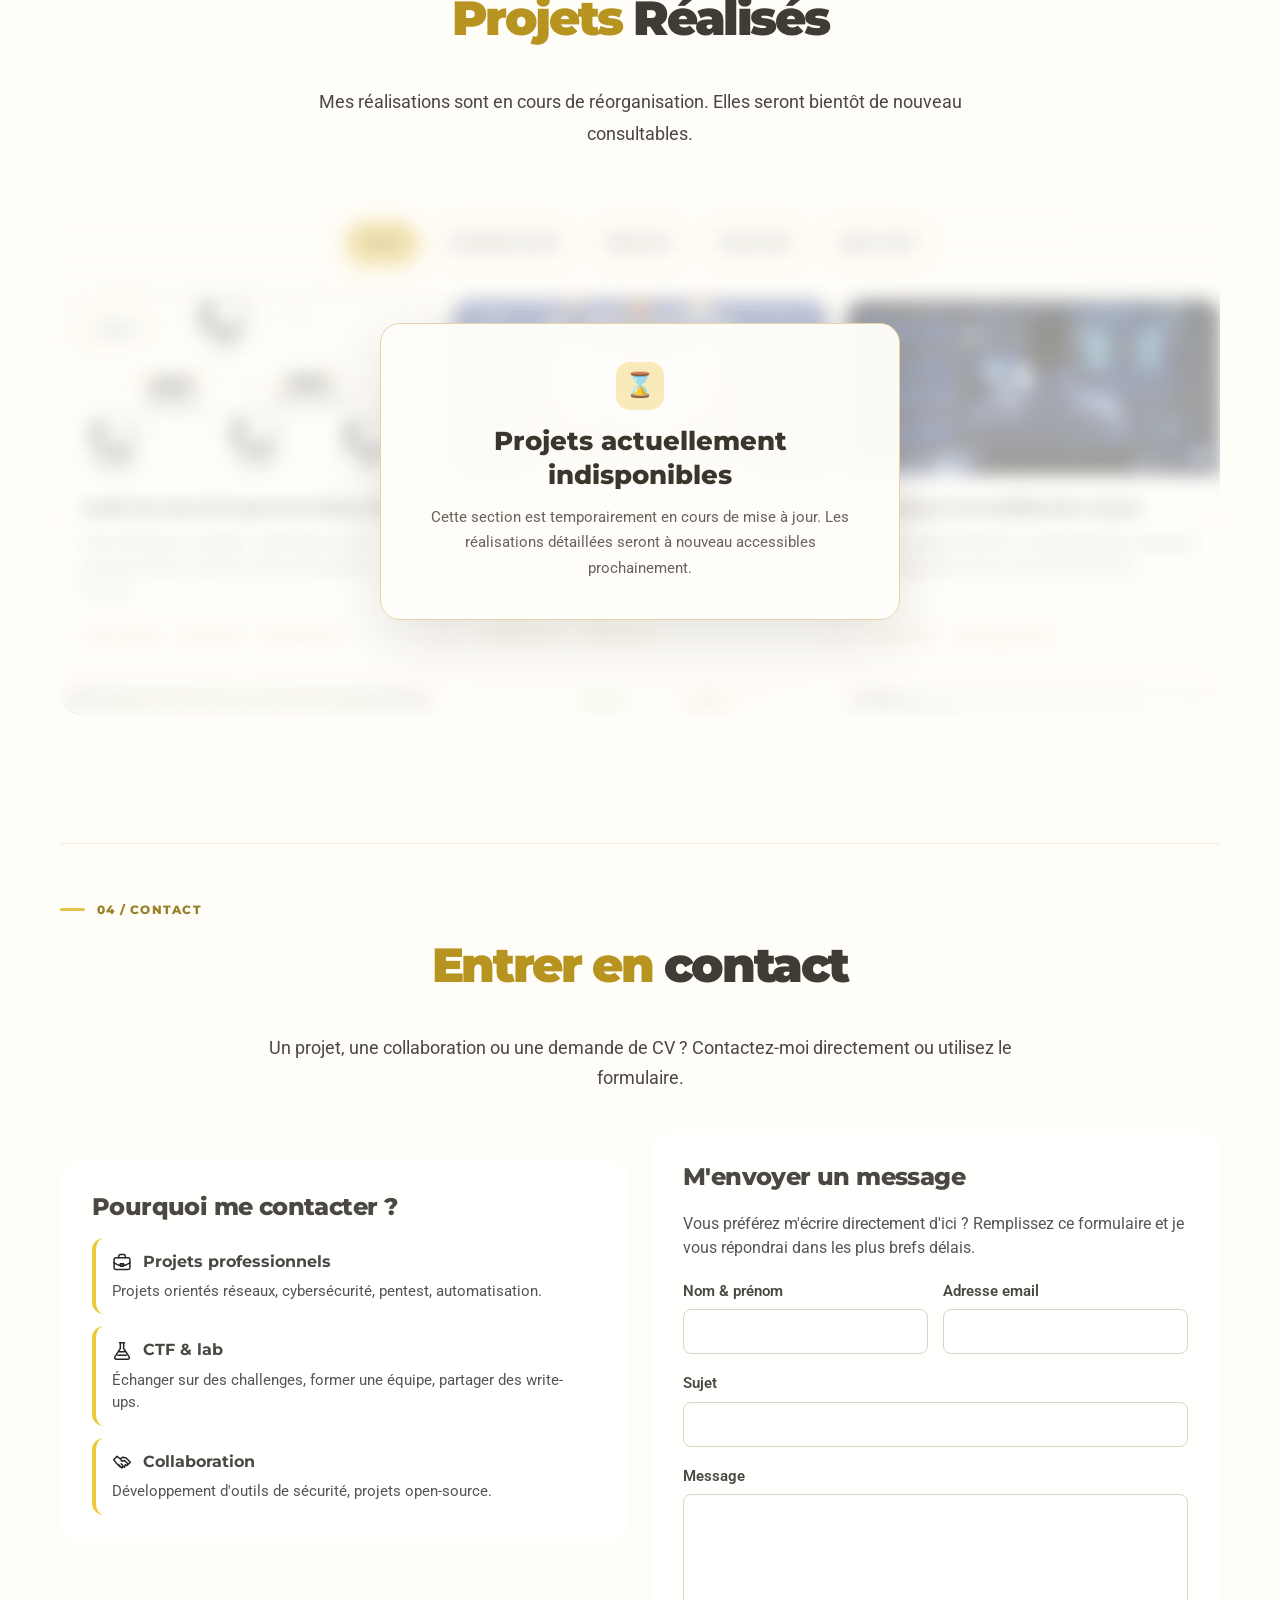
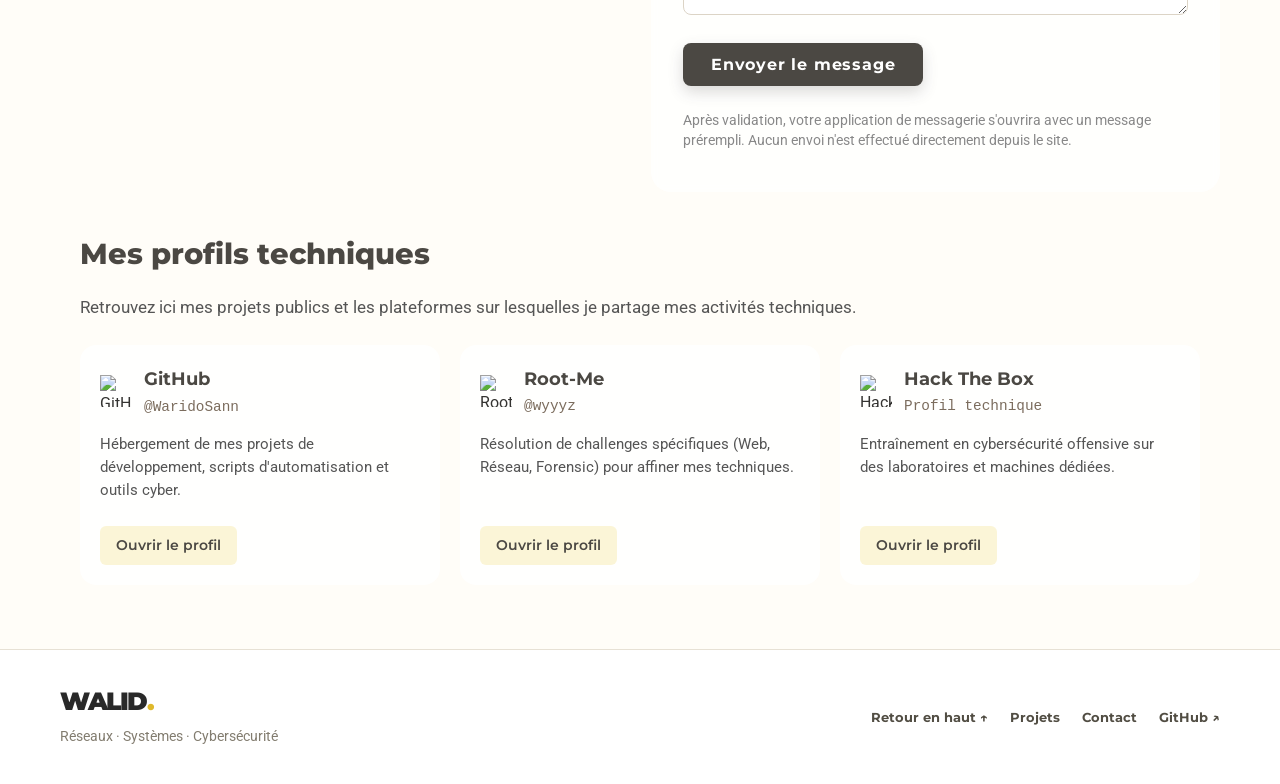
==== commit b3189dc3: "feat: actualiser parcours BUT3 2026-2027 et ajouter administration AD et workflows IA" ====
--- a/index.html
+++ b/index.html
@@ -76,31 +76,31 @@
             Mes expériences personnelles et professionnelles m'ont appris la régularité, la gestion des priorités et le travail en équipe. J'applique ces méthodes à mes projets techniques, que je prends soin de documenter et de faire évoluer au fil de mes apprentissages.
         </p>
 
-        <h2 class="section-title">Mon Parcours</h2>
-        <div class="timeline">
-            <div class="timeline-item">
-                <div class="timeline-date">Formation technique</div>
-                <div class="timeline-content">
-                    <h3>BUT Réseaux & Télécommunications</h3>
-                    <p>Développement de bases solides en administration système (Linux), conception d'architectures réseaux, et initiation poussée à la cybersécurité (défensive et offensive).</p>
-                </div>
-            </div>
-            <div class="timeline-item">
-                <div class="timeline-date">Pratique personnelle</div>
-                <div class="timeline-content">
-                    <h3>Auto-formation & Pratique Offensive</h3>
-                    <p>Pratique régulière sur des plateformes comme Hack The Box. Apprentissage de l'énumération, de l'exploitation de failles web et de l'escalade de privilèges sous Linux.</p>
-                </div>
-            </div>
-            <div class="timeline-item">
-                <div class="timeline-date">Perspective professionnelle</div>
-                <div class="timeline-content">
-                    <h3>École d'Ingénieur en Cybersécurité</h3>
-                    <p>Approfondir mes connaissances en cybersécurité, contribuer à des projets concrets et évoluer vers des missions de sécurité offensive.</p>
-                </div>
-            </div>
-        </div>
-
+        <h2 class="section-title">Mon Parcours</h2>
+        <div class="timeline">
+            <div class="timeline-item">
+                <div class="timeline-date">2026–2027 · 3e année</div>
+                <div class="timeline-content">
+                    <h3>BUT Réseaux &amp; Télécommunications — parcours cybersécurité</h3>
+                    <p>Actuellement en troisième année de BUT Réseaux &amp; Télécommunications. Je consolide mes compétences en administration Linux et Windows Server, Active Directory, architectures réseau, développement et sécurité défensive et offensive, à travers des travaux pratiques et des projets techniques.</p>
+                </div>
+            </div>
+            <div class="timeline-item">
+                <div class="timeline-date">En parallèle · Autoformation</div>
+                <div class="timeline-content">
+                    <h3>Hack The Box Academy &amp; pratique offensive</h3>
+                    <p>Je progresse sur le parcours Penetration Tester (CPTS) de HTB Academy. Mes modules terminés couvrent notamment l'énumération réseau avec Nmap, le footprinting, l'évaluation des vulnérabilités, les attaques de mots de passe, les shells, Metasploit, le pivot réseau et les scénarios d'attaque Active Directory. Le parcours et la certification CPTS ne sont pas encore validés.</p>
+                </div>
+            </div>
+            <div class="timeline-item">
+                <div class="timeline-date">Rentrée 2027 · Projet d'études</div>
+                <div class="timeline-content">
+                    <h3>Poursuite en école d'ingénieurs</h3>
+                    <p>Après mon BUT, j'envisage d'intégrer une école d'ingénieurs spécialisée en cybersécurité afin d'approfondir ma maîtrise des systèmes et des réseaux, de participer à des projets d'envergure et de me préparer aux métiers de la sécurité offensive.</p>
+                </div>
+            </div>
+        </div>
+
         <h2 class="section-title">Mes Domaines d'Action</h2>
         <div class="skills-grid">
             <div class="skill-box">
@@ -261,6 +261,24 @@
         <div class="skill-card-header"><div class="skill-icon-wrap"><svg class="skill-svg-icon" aria-hidden="true" focusable="false"><use href="assets/skill-icons.svg#directory"></use></svg></div><h3 class="skill-title">Sécurité Active Directory</h3></div>
         <p class="skill-short">Énumération et étude de scénarios d'attaque Active Directory sur des environnements contrôlés.</p>
         <div class="skill-tags"><span class="tag">AD Enumeration</span><span class="tag">Attack Paths</span><span class="tag">Windows</span></div>
+      </article>
+
+      <article class="skill-card" data-id="adadmin" data-category="reseau" tabindex="0" role="button">
+        <div class="skill-card-header">
+          <div class="skill-icon-wrap"><svg class="skill-svg-icon" aria-hidden="true" focusable="false"><use href="assets/skill-icons.svg#ad-admin"></use></svg></div>
+          <h3 class="skill-title">Administration Active Directory</h3>
+        </div>
+        <p class="skill-short">Gestion d'un domaine Windows Server : comptes, groupes, GPO, droits d'accès et automatisation PowerShell.</p>
+        <div class="skill-tags"><span class="tag">AD DS / DNS</span><span class="tag">GPO / NTFS</span><span class="tag">PowerShell</span></div>
+      </article>
+
+      <article class="skill-card" data-id="aiworkflow" data-category="dev reseau" tabindex="0" role="button">
+        <div class="skill-card-header">
+          <div class="skill-icon-wrap"><svg class="skill-svg-icon" aria-hidden="true" focusable="false"><use href="assets/skill-icons.svg#ai-workflow"></use></svg></div>
+          <h3 class="skill-title">IA appliquée aux workflows techniques</h3>
+        </div>
+        <p class="skill-short">Utilisation d'assistants IA pour analyser du code, documenter, automatiser et accélérer le prototypage, avec vérification humaine des résultats.</p>
+        <div class="skill-tags"><span class="tag">Prompting</span><span class="tag">Code assisté</span><span class="tag">Validation</span></div>
       </article>
     </div>
   </section>
--- a/onepage.css
+++ b/onepage.css
@@ -1988,3 +1988,53 @@
 .projects-preview-label p{font-size:.91rem;color:#696257;line-height:1.55;margin:10px 0}
 .projects-preview-label a{display:inline-block;font:700 .81rem Montserrat,sans-serif;color:#7a611a;text-underline-offset:3px;margin-top:2px}
 @media(max-width:760px){.projects-preview-unavailable{min-height:160px;padding:14px}.projects-preview-ghost{grid-template-columns:1fr}.projects-preview-ghost span:not(:first-child){display:none}.projects-preview-label{padding:22px 12px}}
+
+
+/* === Icônes de compétences : SVG exclusivement monochromes === */
+.onepage-section--competences .skill-icon-wrap {
+  background: #f6f6f4 !important;
+  border: 1px solid #e9e8e5 !important;
+  box-shadow: none !important;
+  border-radius: 12px !important;
+  flex: 0 0 48px !important;
+  width: 48px !important;
+  height: 48px !important;
+}
+.onepage-section--competences .skill-svg-icon {
+  display: block;
+  width: 25px;
+  height: 25px;
+  flex: none;
+  fill: none;
+  color: #252525;
+  stroke: #252525;
+}
+.onepage-section--competences .skill-card .skill-card-header {
+  align-items: center;
+  gap: 14px;
+}
+.onepage-section--competences .skill-title {
+  line-height: 1.38;
+  overflow-wrap: break-word;
+}
+.onepage-section--competences .skill-card .skill-short{
+  line-height: 1.65;
+}
+.onepage-section--contact .reason-svg-icon {
+  display:inline-block;
+  width: 20px;
+  height: 20px;
+  flex: 0 0 20px;
+  fill: none;
+  stroke: #252525;
+  vertical-align: -4px;
+  margin-right: 6px;
+}
+.onepage-section--contact .reason-tag {
+  display: inline-flex;
+  align-items: center;
+  gap: 5px;
+}
+@media (max-width:780px){
+  .onepage-section--competences .skill-card .skill-card-header{gap:12px}
+}
